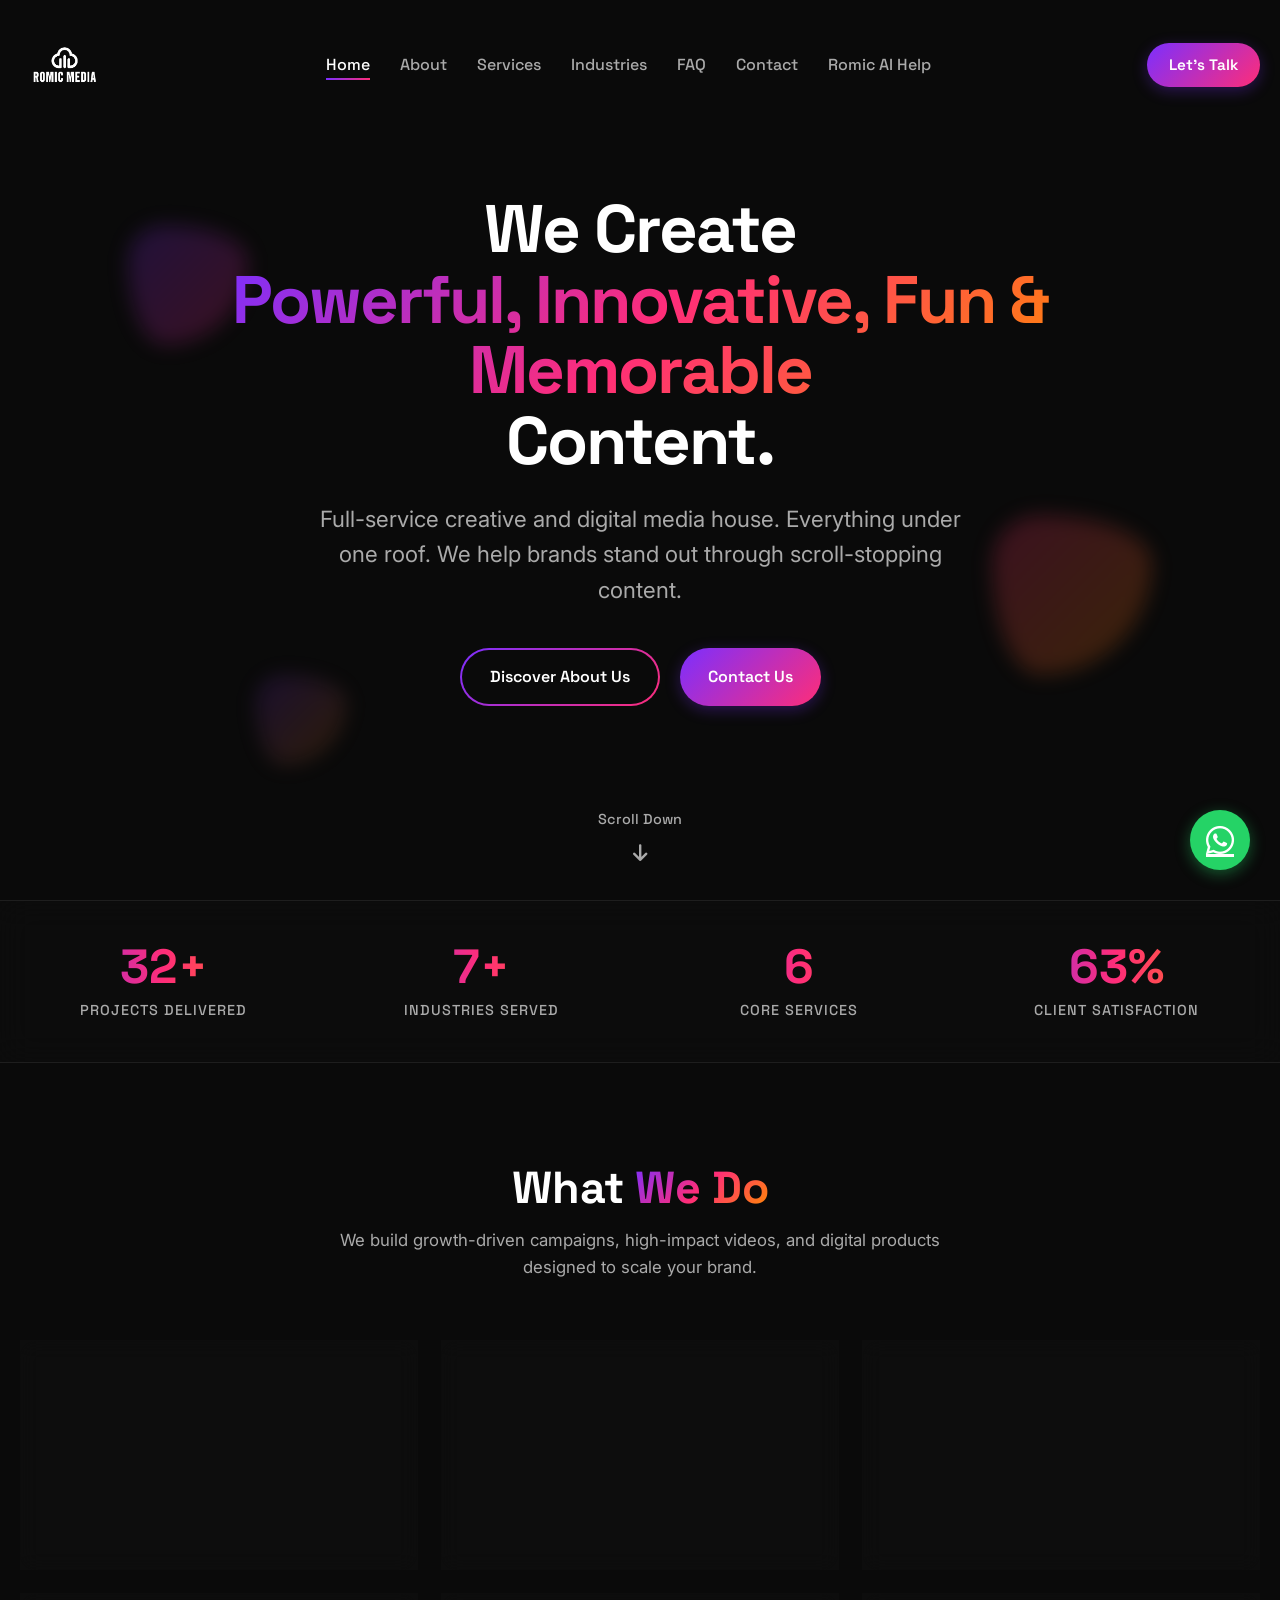
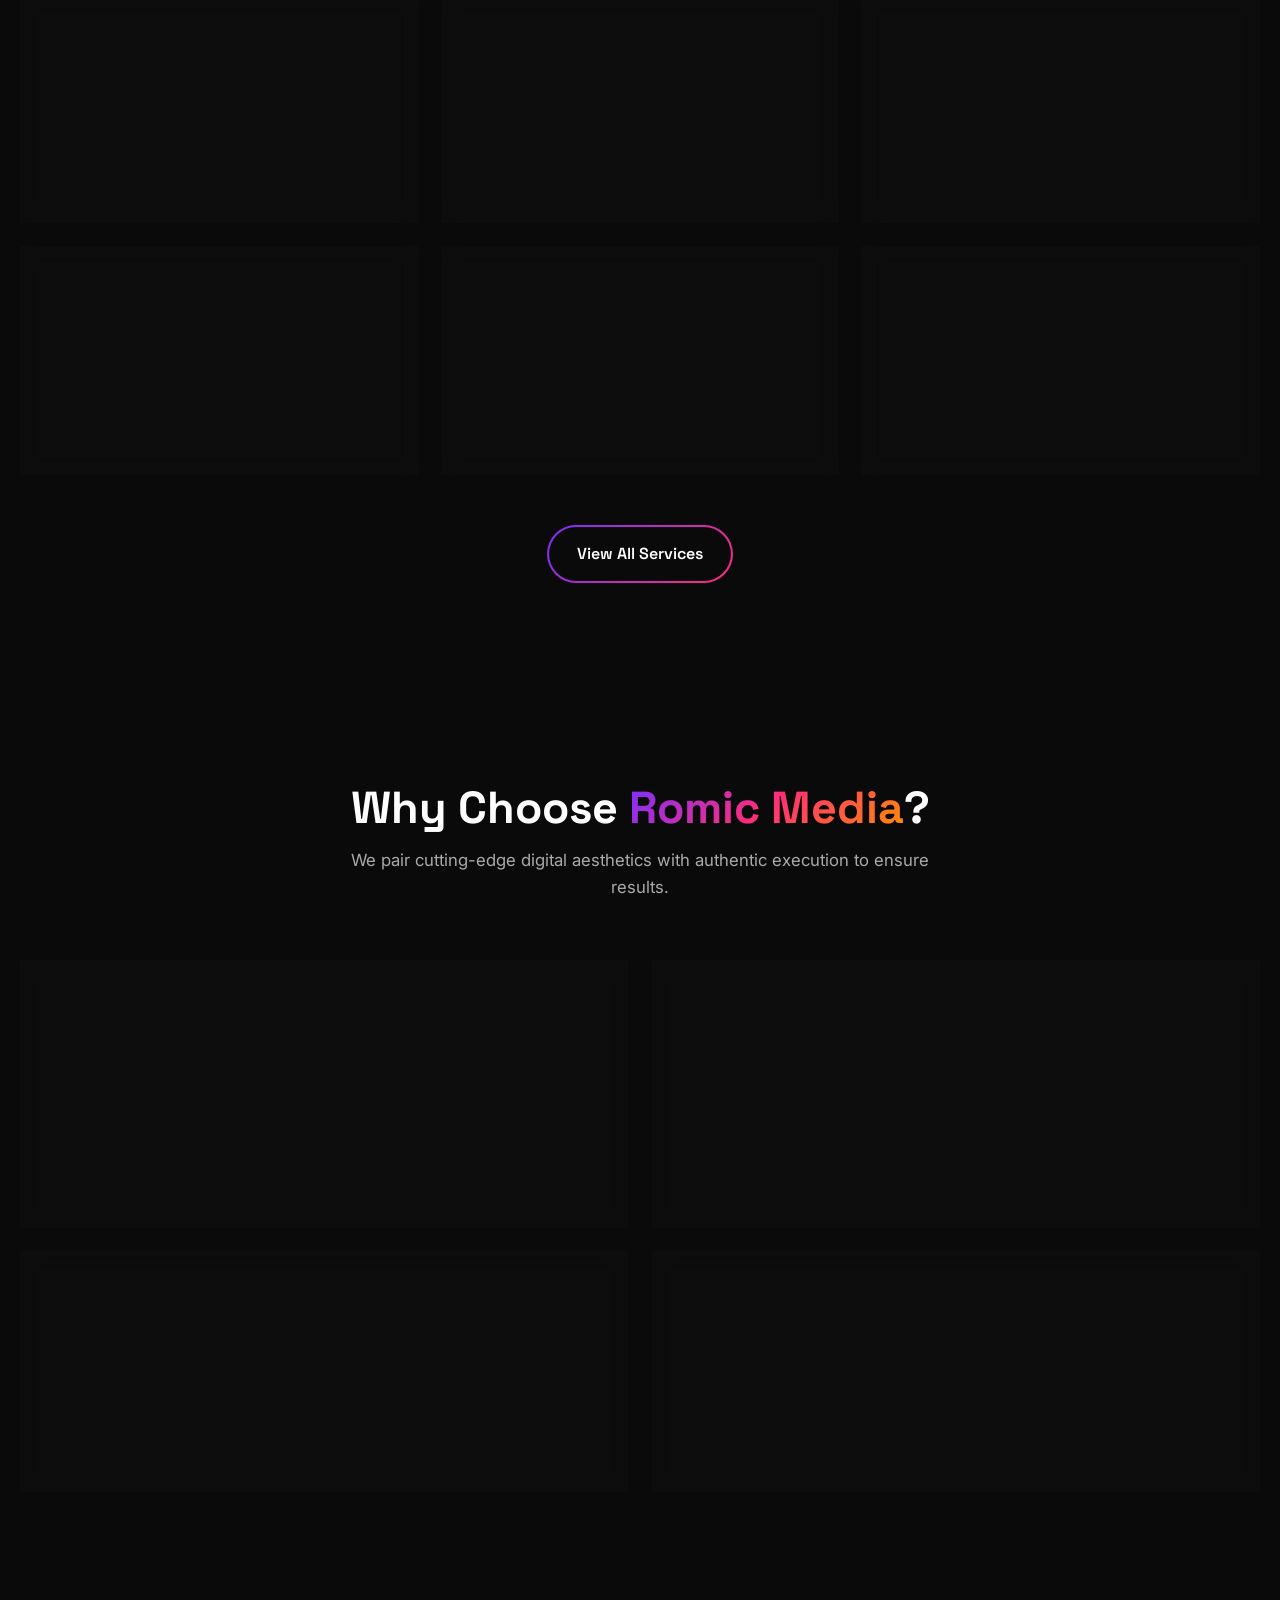
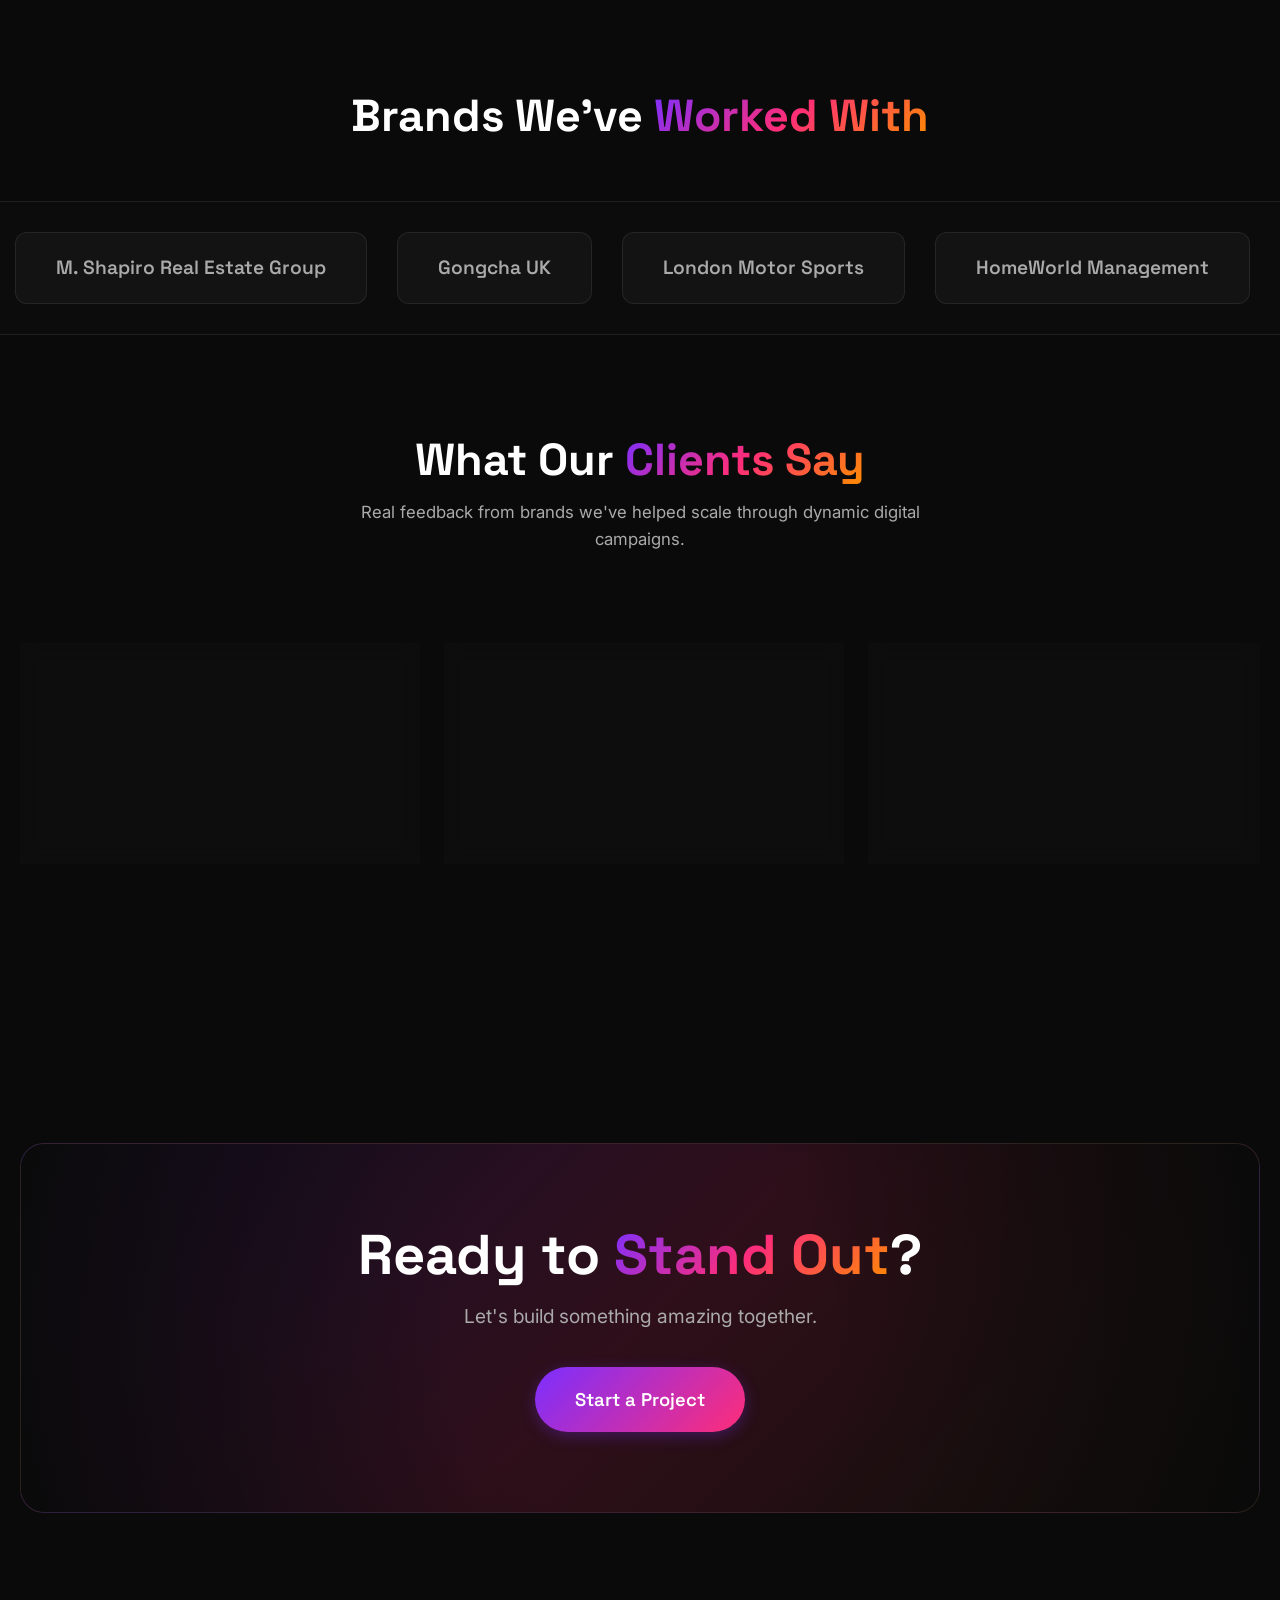
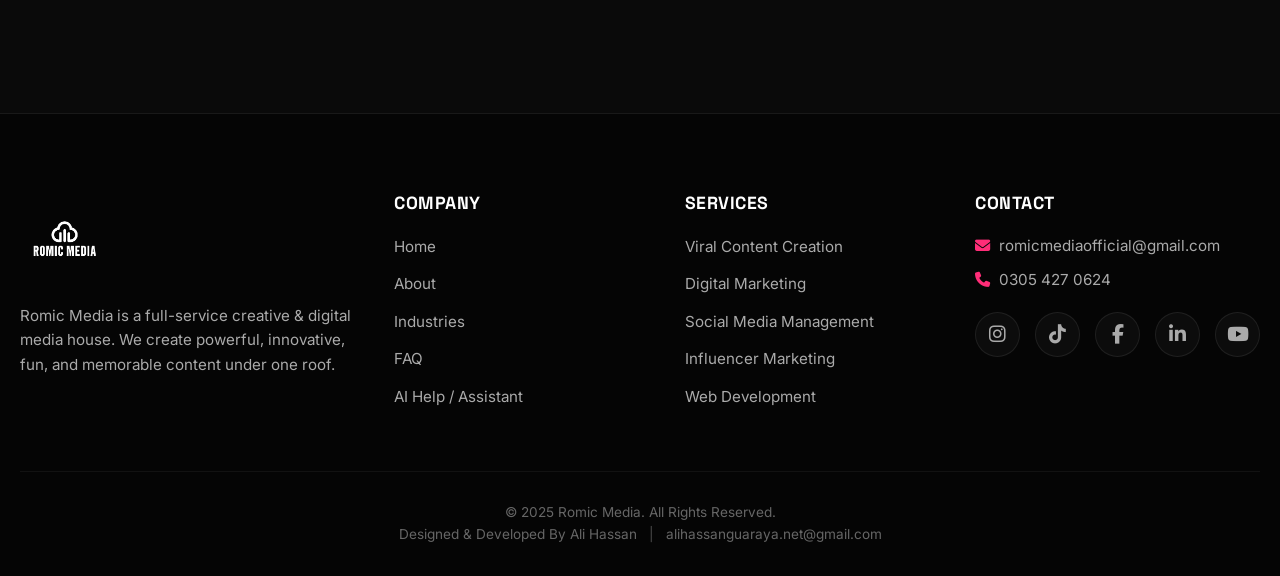
==== index.html @ 4b261105 "Update index.html" ====
<!DOCTYPE html>
<html lang="en">
<head>
    <meta charset="UTF-8">
    <meta name="viewport" content="width=device-width, initial-scale=1.0">
    <title>Romic Media | Creative & Digital Media Agency</title>
    <meta name="description" content="Romic Media is a full-service creative and digital media house specializing in viral content creation, digital marketing, TikTok management, web development, and ROI-focused campaigns.">
    <meta property="og:title" content="Romic Media | Creative & Digital Media Agency">
    <meta property="og:description" content="We Create Powerful, Innovative, Fun & Memorable Content. Everything under one roof.">
    <meta property="og:image" content="Romic_Media_Logo.png">
    
    <!-- CSS and FontAwesome Icons -->
    <link rel="stylesheet" href="style.css">
    <link rel="stylesheet" href="https://cdnjs.cloudflare.com/ajax/libs/font-awesome/6.4.0/css/all.min.css">



</head>
<body>

    <!-- Floating Background Shapes -->
    <div class="bg-blob-container">
        <div class="bg-blob blob-1"></div>
        <div class="bg-blob blob-2"></div>
        <div class="bg-blob blob-3"></div>
    </div>

    <!-- Header & Navigation -->
    <header>
        <div class="nav-container">
            <a href="index.html" class="logo-link">
                <img src="Romic_Media_Logo.png" alt="Romic Media" class="logo-img">
            </a>
            
            <button class="hamburger" id="hamburger-menu" aria-label="Toggle Navigation Menu">
                <span></span>
                <span></span>
                <span></span>
            </button>
            
                <ul class="nav-menu" id="nav-menu">
  <li><a href="index.html" class="nav-link active">Home</a></li>
      <li><a href="about.html" class="nav-link">About</a></li>
      <li><a href="services.html" class="nav-link">Services</a></li>
      <li><a href="industries.html" class="nav-link">Industries</a></li>
      <li><a href="faq.html" class="nav-link">FAQ</a></li>
      <li><a href="contact.html" class="nav-link">Contact</a></li>
      <li><a href="https://www.chatbase.co/B4U5oP-RhPYTHTbgzU2lm/help" target="_blank" class="nav-link">Romic AI Help</a></li>
    </ul>

            <div class="nav-right-cta">
                <a href="contact.html" class="btn btn-solid nav-cta">Let's Talk</a>
            </div>
        </div>
    </header>

    <!-- Hero Section -->
    <section class="hero-section">
        <div class="hero-bg-gradient"></div>
        <div class="floating-shapes">
            <div class="shape shape-1"></div>
            <div class="shape shape-2"></div>
            <div class="shape shape-3"></div>
        </div>
        
        <div class="hero-content">
            <h1 class="hero-title">
                We Create <span class="gradient-text">Powerful, Innovative, Fun & Memorable</span> Content.
            </h1>
            <p class="hero-subtitle">
                Full-service creative and digital media house. Everything under one roof. We help brands stand out through scroll-stopping content.
            </p>
            <div class="hero-ctas">
                <a href="about.html" class="btn btn-outline">Discover About Us</a>
                <a href="contact.html" class="btn btn-solid">Contact Us</a>
            </div>
        </div>
        
        <a href="#stats-bar" class="scroll-indicator">
            <span>Scroll Down</span>
            <div class="scroll-arrow"><i class="fa-solid fa-arrow-down"></i></div>
        </a>
    </section>

    <!-- Stats Bar Section -->
    <section class="stats-bar-section" id="stats-bar">
        <div class="stats-container">
            <div class="stat-item">
                <h3><span class="counter-number" data-target="50">0</span>+</h3>
                <p>Projects Delivered</p>
            </div>
            <div class="stat-item">
                <h3><span class="counter-number" data-target="10">0</span>+</h3>
                <p>Industries Served</p>
            </div>
            <div class="stat-item">
                <h3><span class="counter-number" data-target="9">0</span></h3>
                <p>Core Services</p>
            </div>
            <div class="stat-item">
                <h3><span class="counter-number" data-target="100">0</span>%</h3>
                <p>Client Satisfaction</p>
            </div>
        </div>
    </section>

    <!-- Services Snapshot Section -->
    <section class="services-snapshot-section reveal">
        <div class="section-title-wrapper">
            <h2 class="section-title">What <span class="gradient-text">We Do</span></h2>
            <p class="section-subtitle">We build growth-driven campaigns, high-impact videos, and digital products designed to scale your brand.</p>
        </div>
        
        <div class="services-grid">
            <!-- 1. Viral Content Creation -->
            <div class="glass-card glass-card-purple">
                <div class="service-card-icon"><i class="fa-solid fa-fire"></i></div>
                <h3 class="service-card-title">Viral Content Creation</h3>
                <p>Scroll-stopping content built to go viral, capture attention and drive engagement.</p>
            </div>
            
            <!-- 2. Digital Marketing -->
            <div class="glass-card glass-card-pink">
                <div class="service-card-icon"><i class="fa-solid fa-cubes"></i></div>
                <h3 class="service-card-title">Digital Marketing</h3>
                <p>3D/VFX-powered visual campaigns crafted to outperform competition.</p>
            </div>
            
            <!-- 3. Social Media & TikTok Management -->
            <div class="glass-card glass-card-orange">
                <div class="service-card-icon"><i class="fa-brands fa-tiktok"></i></div>
                <h3 class="service-card-title">Social Media & TikTok</h3>
                <p>Strategy to production and distribution, fully managed by our experts.</p>
            </div>
            
            <!-- 4. Influencer Marketing -->
            <div class="glass-card glass-card-purple">
                <div class="service-card-icon"><i class="fa-solid fa-star"></i></div>
                <h3 class="service-card-title">Influencer Marketing</h3>
                <p>ROI-focused campaigns with top creators across GCC and international markets.</p>
            </div>
            
            <!-- 5. Social Media Strategy -->
            <div class="glass-card glass-card-pink">
                <div class="service-card-icon"><i class="fa-solid fa-compass"></i></div>
                <h3 class="service-card-title">Social Media Strategy</h3>
                <p>PR, custom business consulting, and detailed digital execution strategies.</p>
            </div>
            
            <!-- 6. Web Development -->
            <div class="glass-card glass-card-orange">
                <div class="service-card-icon"><i class="fa-solid fa-code"></i></div>
                <h3 class="service-card-title">Web Development</h3>
                <p>Modern, responsive, user-friendly, and conversion-focused websites.</p>
            </div>
            
            <!-- 7. Photography & Videography -->
            <div class="glass-card glass-card-purple">
                <div class="service-card-icon"><i class="fa-solid fa-camera"></i></div>
                <h3 class="service-card-title">Photography & Videography</h3>
                <p>High-quality product and commercial visual production on location.</p>
            </div>
            
            <!-- 8. Video Editing -->
            <div class="glass-card glass-card-pink">
                <div class="service-card-icon"><i class="fa-solid fa-clapperboard"></i></div>
                <h3 class="service-card-title">Video Editing</h3>
                <p>Platform-ready edits featuring strong hooks, graphics, and dynamic pacing.</p>
            </div>
            
            <!-- 9. Graphic Designing -->
            <div class="glass-card glass-card-orange">
                <div class="service-card-icon"><i class="fa-solid fa-palette"></i></div>
                <h3 class="service-card-title">Graphic Designing</h3>
                <p>Eye-catching social and brand visuals aligned with your brand identity.</p>
            </div>
        </div>
        
        <div class="services-cta-wrapper">
            <a href="services.html" class="btn btn-outline">View All Services</a>
        </div>
    </section>

    <!-- Why Choose Us Section -->
    <section class="why-choose-us-section reveal">
        <div class="section-title-wrapper">
            <h2 class="section-title">Why Choose <span class="gradient-text">Romic Media</span>?</h2>
            <p class="section-subtitle">We pair cutting-edge digital aesthetics with authentic execution to ensure results.</p>
        </div>
        
        <div class="why-grid">
            <div class="glass-card glass-card-purple">
                <div class="why-icon"><i class="fa-solid fa-house-chimney"></i></div>
                <h3 class="why-card-title">Everything Under One Roof</h3>
                <p>From concept brainstorming and detailed scripting to visual production and targeted distribution. We run the complete pipeline without middle-men.</p>
            </div>
            
            <div class="glass-card glass-card-pink">
                <div class="why-icon"><i class="fa-solid fa-circle-play"></i></div>
                <h3 class="why-card-title">Video-First Approach</h3>
                <p>Social algorithms favor Reels, Shorts, and TikTok format. We build video campaigns optimized for hook retention and shareability.</p>
            </div>
            
            <div class="glass-card glass-card-orange">
                <div class="why-icon"><i class="fa-solid fa-comments"></i></div>
                <h3 class="why-card-title">Authentic Storytelling</h3>
                <p>We believe in people over products. Our concepts use real creators and dynamic representations to earn immediate audience trust.</p>
            </div>
            
            <div class="glass-card glass-card-purple">
                <div class="why-icon"><i class="fa-solid fa-chart-line"></i></div>
                <h3 class="why-card-title">ROI-Focused</h3>
                <p>We are a performance creative house. Every campaign is designed with a strict conversion, reach, or tracking objective in mind.</p>
            </div>
        </div>
    </section>

    <!-- Client Logos Scrolling Marquee Section -->
    <section class="client-logos-section reveal" style="padding-bottom: 0;">
        <div class="section-title-wrapper">
            <h2 class="section-title">Brands We've <span class="gradient-text">Worked With</span></h2>
        </div>
        
        <div class="marquee-container">
            <div class="marquee-track" id="marquee-track">
                <div class="marquee-card">M. Shapiro Real Estate Group</div>
                <div class="marquee-card">Gongcha UK</div>
                <div class="marquee-card">London Motor Sports</div>
                <div class="marquee-card">HomeWorld Management</div>
                <div class="marquee-card">Continental Car Hire</div>
                <div class="marquee-card">Affinity Vibez</div>
                <div class="marquee-card">Chai Khass</div>
                <div class="marquee-card">Sultan Restaurant</div>
                <div class="marquee-card">Foodpanda</div>
                <div class="marquee-card">Techbuzz</div>
                <div class="marquee-card">Lay's</div>
                <div class="marquee-card">Coca Cola</div>
                <div class="marquee-card">KFC</div>
                <div class="marquee-card">Nestlé</div>
            </div>
        </div>
    </section>

    <!-- Reviews Section -->
    <section class="reviews-section reveal">
        <div class="section-title-wrapper">
            <h2 class="section-title">What Our <span class="gradient-text">Clients Say</span></h2>
            <p class="section-subtitle">Real feedback from brands we've helped scale through dynamic digital campaigns.</p>
        </div>
        
        <div class="reviews-carousel-wrapper">
            <div class="reviews-carousel" id="reviews-carousel">
                <!-- 1 -->
                <div class="glass-card review-card glass-card-pink">
                    <div class="review-stars">
                        <i class="fa-solid fa-star"></i><i class="fa-solid fa-star"></i><i class="fa-solid fa-star"></i><i class="fa-solid fa-star"></i><i class="fa-solid fa-star"></i>
                    </div>
                    <p class="review-text">"Romic Media transformed our TikTok presence completely. Our viral reels drove a 40% increase in web traffic!"</p>
                    <div class="review-author">— Verified Client</div>
                </div>
                <!-- 2 -->
                <div class="glass-card review-card glass-card-purple">
                    <div class="review-stars">
                        <i class="fa-solid fa-star"></i><i class="fa-solid fa-star"></i><i class="fa-solid fa-star"></i><i class="fa-solid fa-star"></i><i class="fa-solid fa-star"></i>
                    </div>
                    <p class="review-text">"The 3D marketing creatives look premium and stand out in paid ads. Exceptional creativity and communication."</p>
                    <div class="review-author">— Verified Client</div>
                </div>
                <!-- 3 -->
                <div class="glass-card review-card glass-card-orange">
                    <div class="review-stars">
                        <i class="fa-solid fa-star"></i><i class="fa-solid fa-star"></i><i class="fa-solid fa-star"></i><i class="fa-solid fa-star"></i><i class="fa-solid fa-star"></i>
                    </div>
                    <p class="review-text">"Outstanding service! Having everything under one roof saved us weeks of strategy alignment."</p>
                    <div class="review-author">— Verified Client</div>
                </div>
                <!-- 4 -->
                <div class="glass-card review-card glass-card-pink">
                    <div class="review-stars">
                        <i class="fa-solid fa-star"></i><i class="fa-solid fa-star"></i><i class="fa-solid fa-star"></i><i class="fa-solid fa-star"></i><i class="fa-solid fa-star"></i>
                    </div>
                    <p class="review-text">"Highly ROI-focused. We got exactly what we paid for and more. Best media house we've worked with."</p>
                    <div class="review-author">— Verified Client</div>
                </div>
                <!-- 5 -->
                <div class="glass-card review-card glass-card-purple">
                    <div class="review-stars">
                        <i class="fa-solid fa-star"></i><i class="fa-solid fa-star"></i><i class="fa-solid fa-star"></i><i class="fa-solid fa-star"></i><i class="fa-solid fa-star"></i>
                    </div>
                    <p class="review-text">"Their influencer network across the GCC is impressive. Sourced the perfect creators for our skincare line launch."</p>
                    <div class="review-author">— Verified Client</div>
                </div>
                <!-- 6 -->
                <div class="glass-card review-card glass-card-orange">
                    <div class="review-stars">
                        <i class="fa-solid fa-star"></i><i class="fa-solid fa-star"></i><i class="fa-solid fa-star"></i><i class="fa-solid fa-star"></i><i class="fa-solid fa-star"></i>
                    </div>
                    <p class="review-text">"The website they developed is fast, responsive, and has a sleek dark aesthetic. A pleasure to work with."</p>
                    <div class="review-author">— Verified Client</div>
                </div>
                <!-- 7 -->
                <div class="glass-card review-card glass-card-pink">
                    <div class="review-stars">
                        <i class="fa-solid fa-star"></i><i class="fa-solid fa-star"></i><i class="fa-solid fa-star"></i><i class="fa-solid fa-star"></i><i class="fa-solid fa-star"></i>
                    </div>
                    <p class="review-text">"Professional editing with great hook execution. Our social media view time doubled within a month."</p>
                    <div class="review-author">— Verified Client</div>
                </div>
                <!-- 8 -->
                <div class="glass-card review-card glass-card-purple">
                    <div class="review-stars">
                        <i class="fa-solid fa-star"></i><i class="fa-solid fa-star"></i><i class="fa-solid fa-star"></i><i class="fa-solid fa-star"></i><i class="fa-solid fa-star"></i>
                    </div>
                    <p class="review-text">"Excellent brand strategy support. They helped align our message and position us ahead of major rivals."</p>
                    <div class="review-author">— Verified Client</div>
                </div>
                <!-- 9 -->
                <div class="glass-card review-card glass-card-orange">
                    <div class="review-stars">
                        <i class="fa-solid fa-star"></i><i class="fa-solid fa-star"></i><i class="fa-solid fa-star"></i><i class="fa-solid fa-star"></i><i class="fa-solid fa-star"></i>
                    </div>
                    <p class="review-text">"Stunning food visuals and videography. The content filled our tables over the weekend!"</p>
                    <div class="review-author">— Verified Client</div>
                </div>
                <!-- 10 -->
                <div class="glass-card review-card glass-card-pink">
                    <div class="review-stars">
                        <i class="fa-solid fa-star"></i><i class="fa-solid fa-star"></i><i class="fa-solid fa-star"></i><i class="fa-solid fa-star"></i><i class="fa-solid fa-star"></i>
                    </div>
                    <p class="review-text">"Fast delivery and amazing creative insight. We highly recommend them for real estate visuals."</p>
                    <div class="review-author">— Verified Client</div>
                </div>
            </div>
        </div>
    </section>

    <!-- Final CTA Section -->
    <section class="reveal">
        <div class="final-cta-section">
            <div class="final-cta-content">
                <h2 class="final-cta-title">Ready to <span class="gradient-text">Stand Out</span>?</h2>
                <p class="final-cta-subtext">Let's build something amazing together.</p>
                <a href="contact.html" class="btn btn-solid" style="padding: 18px 40px; font-size: 1.15rem;">Start a Project</a>
            </div>
        </div>
    </section>

    <!-- Footer -->
    <footer class="footer-wrapper">
        <div class="footer-container">
            <div class="footer-col footer-brand">
                <a href="index.html" class="logo-link">
                    <img src="Romic_Media_Logo.png" alt="Romic Media" class="logo-img">
                </a>
                <p class="footer-brand-desc">
                    Romic Media is a full-service creative & digital media house. We create powerful, innovative, fun, and memorable content under one roof.
                </p>
            </div>
            
            <div class="footer-col">
                <h4>Company</h4>
                <ul>
                    <li><a href="index.html">Home</a></li>
                    <li><a href="about.html">About</a></li>
                    <!-- <li><a href="work.html">Work</a></li> -->
                     
                    <li><a href="industries.html">Industries</a></li>
                    <li><a href="faq.html">FAQ</a></li>
                    <li><a href="https://www.chatbase.co/B4U5oP-RhPYTHTbgzU2lm/help" target="_blank">AI Help / Assistant</a></li>
                </ul>
            </div>
            
            <div class="footer-col">
                <h4>Services</h4>
                <ul>
                    <li><a href="services.html">Viral Content Creation</a></li>
                    <li><a href="services.html">Digital Marketing</a></li>
                    <li><a href="services.html">Social Media Management</a></li>
                    <li><a href="services.html">Influencer Marketing</a></li>
                    <li><a href="services.html">Web Development</a></li>
                </ul>
            </div>
            
            <div class="footer-col">
                <h4>Contact</h4>
                <div class="footer-contact-info">
                    <p><i class="fa-solid fa-envelope"></i> romicmediaofficial@gmail.com</p>
                    <p><i class="fa-solid fa-phone"></i> 0305 427 0624</p>
                </div>
                <div class="social-links-grid">
                    <a href="https://instagram.com/romicmedia" target="_blank" class="social-circle-link"><i class="fa-brands fa-instagram"></i></a>
                    <a href="https://tiktok.com/@romicmedia" target="_blank" class="social-circle-link"><i class="fa-brands fa-tiktok"></i></a>
                    <a href="#" class="social-circle-link"><i class="fa-brands fa-facebook-f"></i></a>
                    <a href="#" class="social-circle-link"><i class="fa-brands fa-linkedin-in"></i></a>
                    <a href="#" class="social-circle-link"><i class="fa-brands fa-youtube"></i></a>
                </div>
            </div>
        </div>
        
        <div class="bottom-bar">
            <p>&copy; 2025 Romic Media. All Rights Reserved.</p>
                <p>Designed & Developed By Ali Hassan <span style="color: #4a4a4a; margin: 0 8px;">|</span> <a href="mailto:alihassanguaraya.net@gmail.com" style="color: inherit; text-decoration: none;">alihassanguaraya.net@gmail.com</a></p>

        </div>
    </footer>

    <!-- Floating WhatsApp Button -->
    <a href="https://wa.me/923054270624" target="_blank" class="whatsapp-float" aria-label="Contact us on WhatsApp">
        <i class="fa-brands fa-whatsapp"></i>
    </a>

    <!-- JS Logic Controller -->
    <script src="main.js"></script>



</body>
</html>
---- style.css ----
@import url('https://fonts.googleapis.com/css2?family=Inter:wght@300;400;500;600;700&family=Space+Grotesk:wght@400;500;600;700&display=swap');

/* Brand Design System Variables */
:root {
    --bg-color: #0A0A0A;
    --bg-card: rgba(15, 15, 15, 0.7);
    --bg-card-hover: rgba(25, 25, 25, 0.85);
    --text-primary: #FFFFFF;
    --text-secondary: #AAAAAA;
    --text-muted: #666666;
    --accent-purple: #7B2FFF;
    --accent-pink: #FF2D78;
    --accent-orange: #FF8C00;
    --accent-green: #25D366;
    
    --font-title: 'Space Grotesk', sans-serif;
    --font-body: 'Inter', sans-serif;
    
    --transition-slow: 0.5s cubic-bezier(0.25, 1, 0.5, 1);
    --transition-medium: 0.3s cubic-bezier(0.25, 1, 0.5, 1);
    --transition-fast: 0.15s ease;
    
    --glass-border: rgba(255, 255, 255, 0.08);
    --glass-blur: 16px;
    --glow-shadow-purple: 0 8px 30px rgba(123, 47, 255, 0.3);
    --glow-shadow-pink: 0 8px 30px rgba(255, 45, 120, 0.3);
    --glow-shadow-orange: 0 8px 30px rgba(255, 140, 0, 0.3);
}

/* Base Reset & Globals */
* {
    margin: 0;
    padding: 0;
    box-sizing: border-box;
}

html {
    scroll-behavior: smooth;
    background-color: var(--bg-color);
    color: var(--text-primary);
    font-family: var(--font-body);
    overflow-x: hidden;
}

body {
    background-color: var(--bg-color);
    overflow-x: hidden;
    line-height: 1.6;
    font-weight: 400;
    -webkit-font-smoothing: antialiased;
}

/* Custom Scrollbar */
::-webkit-scrollbar {
    width: 10px;
}
::-webkit-scrollbar-track {
    background: #050505;
}
::-webkit-scrollbar-thumb {
    background: linear-gradient(180deg, var(--accent-purple), var(--accent-pink));
    border-radius: 5px;
}
::-webkit-scrollbar-thumb:hover {
    background: linear-gradient(180deg, var(--accent-pink), var(--accent-orange));
}

/* Custom Cursor - Disabled/Removed */
.custom-cursor, .custom-cursor-follower {
    display: none !important;
}

/* Background Animated Blobs */
.bg-blob-container {
    position: fixed;
    top: 0;
    left: 0;
    width: 100vw;
    height: 100vh;
    z-index: -2;
    overflow: hidden;
    pointer-events: none;
}

.bg-blob {
    position: absolute;
    border-radius: 50%;
    filter: blur(140px);
    opacity: 0.15;
    mix-blend-mode: screen;
    animation: blobFloat 25s infinite alternate ease-in-out;
}

.blob-1 {
    width: 50vw;
    height: 50vw;
    background: var(--accent-purple);
    top: -10%;
    left: -10%;
    animation-delay: 0s;
}

.blob-2 {
    width: 45vw;
    height: 45vw;
    background: var(--accent-pink);
    bottom: -10%;
    right: -10%;
    animation-delay: 5s;
}

.blob-3 {
    width: 35vw;
    height: 35vw;
    background: var(--accent-orange);
    top: 40%;
    left: 50%;
    animation-delay: 10s;
}

@keyframes blobFloat {
    0% {
        transform: translate(0, 0) scale(1) rotate(0deg);
    }
    33% {
        transform: translate(5vw, 10vh) scale(1.1) rotate(120deg);
    }
    66% {
        transform: translate(-10vw, 5vh) scale(0.9) rotate(240deg);
    }
    100% {
        transform: translate(0, 0) scale(1) rotate(360deg);
    }
}

/* Typography elements */
h1, h2, h3, h4, h5, h6 {
    font-family: var(--font-title);
    font-weight: 700;
    line-height: 1.1;
    color: var(--text-primary);
}

/* Gradient Text Effect */
.gradient-text {
    background: linear-gradient(135deg, var(--accent-purple) 0%, var(--accent-pink) 50%, var(--accent-orange) 100%);
    -webkit-background-clip: text;
    -webkit-text-fill-color: transparent;
    background-clip: text;
    display: inline-block;
}

p {
    color: var(--text-secondary);
    font-size: 1.05rem;
}

/* Floating WhatsApp Button */
.whatsapp-float {
    position: fixed;
    bottom: 30px;
    right: 30px;
    width: 60px;
    height: 60px;
    background-color: var(--accent-green);
    color: white;
    border-radius: 50%;
    display: flex;
    justify-content: center;
    align-items: center;
    font-size: 32px;
    box-shadow: 0 4px 15px rgba(37, 211, 102, 0.4);
    z-index: 999;
    transition: transform 0.3s ease, box-shadow 0.3s ease;
    transform: translateZ(0);
}

.whatsapp-float:hover {
    transform: scale(1.1) rotate(10deg);
    box-shadow: 0 6px 20px rgba(37, 211, 102, 0.6);
}

/* Buttons */
.btn {
    display: inline-flex;
    align-items: center;
    justify-content: center;
    padding: 14px 28px;
    border-radius: 50px;
    font-family: var(--font-title);
    font-weight: 600;
    font-size: 1rem;
    text-decoration: none;
    transition: var(--transition-medium);
    position: relative;
    z-index: 1;
    overflow: hidden;
}

.btn-solid {
    background: linear-gradient(135deg, var(--accent-purple), var(--accent-pink));
    color: var(--text-primary);
    border: none;
    box-shadow: 0 4px 15px rgba(123, 47, 255, 0.3);
}

.btn-solid::before {
    content: '';
    position: absolute;
    top: 0;
    left: 0;
    width: 100%;
    height: 100%;
    background: linear-gradient(135deg, var(--accent-pink), var(--accent-orange));
    opacity: 0;
    transition: opacity var(--transition-medium);
    z-index: -1;
    border-radius: 50px;
}

.btn-solid:hover {
    box-shadow: var(--glow-shadow-pink);
    transform: translateY(-3px);
}

.btn-solid:hover::before {
    opacity: 1;
}

.btn-outline {
    background: transparent;
    color: var(--text-primary);
    border: 2px solid transparent;
    background-image: linear-gradient(var(--bg-color), var(--bg-color)), linear-gradient(135deg, var(--accent-purple), var(--accent-pink));
    background-origin: border-box;
    background-clip: padding-box, border-box;
}

.btn-outline:hover {
    transform: translateY(-3px);
    box-shadow: var(--glow-shadow-purple);
    background-image: linear-gradient(var(--bg-color), var(--bg-color)), linear-gradient(135deg, var(--accent-pink), var(--accent-orange));
}

/* Sticky Glassmorphism Header */
header {
    position: fixed;
    top: 0;
    left: 0;
    width: 100%;
    z-index: 1000;
    transition: var(--transition-medium);
    border-bottom: 1px solid transparent;
}

header.scrolled {
    background: rgba(10, 10, 10, 0.75);
    backdrop-filter: blur(var(--glass-blur));
    -webkit-backdrop-filter: blur(var(--glass-blur));
    border-bottom: 1px solid var(--glass-border);
}

.nav-container {
    max-width: 1300px;
    margin: 0 auto;
    padding: 20px;
    display: flex;
    justify-content: space-between;
    align-items: center;
}

.logo-link {
    display: flex;
    align-items: center;
    gap: 10px;
    text-decoration: none;
}

.logo-img {
    height: 90px; /* logo size setting */
    object-fit: contain;
    transition: var(--transition-medium);
}

.logo-text {
    font-family: var(--font-title);
    font-size: 1.5rem;
    font-weight: 700;
    letter-spacing: -0.5px;
    color: var(--text-primary);
}

.nav-menu {
    display: flex;
    align-items: center;
    list-style: none;
    gap: 30px;
    margin: 0 auto; /* Align navigation links in the center */
}

.nav-right-cta {
    display: flex;
    align-items: center;
}

.mobile-only-cta {
    display: none;
}

header.scrolled .logo-img {
    height: 65px; /* Elegant shrink on scroll */
}

.nav-link {
    text-decoration: none;
    color: var(--text-secondary);
    font-family: var(--font-title);
    font-weight: 500;
    font-size: 1rem;
    transition: var(--transition-medium);
    position: relative;
    padding: 5px 0;
}

.nav-link:hover, .nav-link.active {
    color: var(--text-primary);
}

.nav-link::after {
    content: '';
    position: absolute;
    width: 0;
    height: 2px;
    bottom: 0;
    left: 0;
    background: linear-gradient(90deg, var(--accent-purple), var(--accent-pink));
    transition: var(--transition-medium);
}

.nav-link:hover::after, .nav-link.active::after {
    width: 100%;
}

.nav-cta {
    padding: 10px 22px;
    font-size: 0.95rem;
}

/* Mobile Hamburger Menu */
.hamburger {
    display: none;
    flex-direction: column;
    gap: 6px;
    background: none;
    border: none;
    cursor: pointer;
    z-index: 1001;
}

.hamburger span {
    display: block;
    width: 28px;
    height: 2px;
    background-color: var(--text-primary);
    transition: var(--transition-medium);
}

/* Hamburger active animation */
.hamburger.active span:nth-child(1) {
    transform: translateY(8px) rotate(45deg);
}
.hamburger.active span:nth-child(2) {
    opacity: 0;
}
.hamburger.active span:nth-child(3) {
    transform: translateY(-8px) rotate(-45deg);
}

/* Glassmorphism Cards */
.glass-card {
    background: var(--bg-card);
    border: 1px solid var(--glass-border);
    border-radius: 16px;
    padding: 30px;
    backdrop-filter: blur(10px);
    -webkit-backdrop-filter: blur(10px);
    transition: transform var(--transition-medium), border-color var(--transition-medium), box-shadow var(--transition-medium);
    position: relative;
    overflow: hidden;
}

.glass-card:hover {
    transform: translateY(-8px);
    background: var(--bg-card-hover);
}

.glass-card-purple:hover {
    border-color: rgba(123, 47, 255, 0.4);
    box-shadow: var(--glow-shadow-purple);
}

.glass-card-pink:hover {
    border-color: rgba(255, 45, 120, 0.4);
    box-shadow: var(--glow-shadow-pink);
}

.glass-card-orange:hover {
    border-color: rgba(255, 140, 0, 0.4);
    box-shadow: var(--glow-shadow-orange);
}

/* Page Transitions */
.page-fade-in {
    animation: pageReveal 0.6s cubic-bezier(0.25, 1, 0.5, 1) forwards;
}

.page-fade-in.animation-done {
    animation: none;
    transform: none;
}

@keyframes pageReveal {
    0% {
        opacity: 0;
        transform: translateY(15px);
    }
    100% {
        opacity: 1;
        transform: translateY(0);
    }
}

/* Scroll-triggered reveal animations */
.reveal {
    opacity: 0;
    transform: translateY(40px);
    transition: opacity 0.8s cubic-bezier(0.25, 1, 0.5, 1), transform 0.8s cubic-bezier(0.25, 1, 0.5, 1);
}

.reveal.active {
    opacity: 1;
    transform: translateY(0);
}

/* General Layout Elements */
section {
    padding: 100px 20px;
    max-width: 1300px;
    margin: 0 auto;
    width: 100%;
}

.section-title-wrapper {
    text-align: center;
    margin-bottom: 60px;
}

.section-title {
    font-size: 2.8rem;
    margin-bottom: 15px;
}

.section-subtitle {
    max-width: 600px;
    margin: 0 auto;
    color: var(--text-secondary);
}

/* ==========================================================================
   PAGE 1: HOME
   ========================================================================== */

/* Hero Section */
.hero-section {
    min-height: 100vh;
    display: flex;
    align-items: center;
    position: relative;
    padding-top: 120px;
    padding-bottom: 60px;
    overflow: hidden;
}

.hero-bg-gradient {
    position: absolute;
    top: 0;
    left: 0;
    width: 100%;
    height: 100%;
    z-index: -3;
    background: radial-gradient(circle at 20% 30%, rgba(123, 47, 255, 0.15), transparent 40%),
                radial-gradient(circle at 80% 70%, rgba(255, 45, 120, 0.15), transparent 40%);
}

.hero-content {
    max-width: 850px;
    margin: 0 auto;
    text-align: center;
    position: relative;
    z-index: 2;
}

.hero-title {
    font-size: 4.2rem;
    font-weight: 700;
    letter-spacing: -2px;
    margin-bottom: 24px;
    line-height: 1.05;
}

.hero-subtitle {
    font-size: 1.4rem;
    color: var(--text-secondary);
    margin-bottom: 40px;
    max-width: 650px;
    margin-left: auto;
    margin-right: auto;
}

.hero-ctas {
    display: flex;
    justify-content: center;
    gap: 20px;
    margin-bottom: 60px;
}

/* Scroll Arrow */
.scroll-indicator {
    position: absolute;
    bottom: 30px;
    left: 50%;
    transform: translateX(-50%);
    display: flex;
    flex-direction: column;
    align-items: center;
    gap: 8px;
    text-decoration: none;
    color: var(--text-secondary);
    font-family: var(--font-title);
    font-weight: 500;
    font-size: 0.9rem;
    transition: var(--transition-medium);
}

.scroll-indicator:hover {
    color: var(--text-primary);
}

.scroll-arrow {
    font-size: 1.2rem;
    animation: bounce 2s infinite;
}

@keyframes bounce {
    0%, 20%, 50%, 80%, 100% {
        transform: translateY(0);
    }
    40% {
        transform: translateY(-10px);
    }
    60% {
        transform: translateY(-5px);
    }
}

/* Floating Shapes in Hero (3D/Parallax style) */
.floating-shapes {
    position: absolute;
    width: 100%;
    height: 100%;
    top: 0;
    left: 0;
    pointer-events: none;
    z-index: 1;
}

.shape {
    position: absolute;
    background: linear-gradient(135deg, rgba(123, 47, 255, 0.2), rgba(255, 45, 120, 0.2));
    border-radius: 30% 70% 70% 30% / 30% 30% 70% 70%;
    filter: blur(10px);
    animation: shapeMorph 12s infinite alternate ease-in-out;
}

.shape-1 {
    width: 120px;
    height: 120px;
    top: 25%;
    left: 10%;
}

.shape-2 {
    width: 160px;
    height: 160px;
    bottom: 25%;
    right: 10%;
    background: linear-gradient(135deg, rgba(255, 45, 120, 0.2), rgba(255, 140, 0, 0.2));
    animation-duration: 16s;
}

.shape-3 {
    width: 90px;
    height: 90px;
    bottom: 15%;
    left: 20%;
    background: linear-gradient(135deg, rgba(123, 47, 255, 0.15), rgba(255, 140, 0, 0.15));
    animation-duration: 10s;
}

@keyframes shapeMorph {
    0% {
        border-radius: 30% 70% 70% 30% / 30% 30% 70% 70%;
        transform: rotate(0deg) translateY(0);
    }
    50% {
        border-radius: 50% 50% 30% 70% / 50% 60% 40% 60%;
        transform: rotate(180deg) translateY(-10px);
    }
    100% {
        border-radius: 60% 40% 60% 40% / 40% 50% 50% 60%;
        transform: rotate(360deg) translateY(10px);
    }
}

/* Stats Counter strip */
.stats-bar-section {
    padding: 40px 20px;
    background: rgba(15, 15, 15, 0.5);
    border-top: 1px solid var(--glass-border);
    border-bottom: 1px solid var(--glass-border);
    backdrop-filter: blur(var(--glass-blur));
    -webkit-backdrop-filter: blur(var(--glass-blur));
}

.stats-container {
    max-width: 1300px;
    margin: 0 auto;
    display: grid;
    grid-template-columns: repeat(4, 1fr);
    gap: 30px;
    text-align: center;
}

.stat-item h3 {
    font-size: 3rem;
    font-weight: 700;
    margin-bottom: 5px;
    background: linear-gradient(90deg, var(--accent-purple), var(--accent-pink), var(--accent-orange));
    -webkit-background-clip: text;
    -webkit-text-fill-color: transparent;
    background-clip: text;
}

.stat-item p {
    font-family: var(--font-title);
    font-weight: 500;
    text-transform: uppercase;
    letter-spacing: 1px;
    font-size: 0.9rem;
}

/* Services Snapshot */
.services-grid {
    display: grid;
    grid-template-columns: repeat(3, 1fr);
    gap: 24px;
    margin-bottom: 50px;
}

.service-card-icon {
    font-size: 2.2rem;
    margin-bottom: 20px;
    display: inline-block;
    background: linear-gradient(135deg, var(--accent-purple), var(--accent-pink));
    -webkit-background-clip: text;
    -webkit-text-fill-color: transparent;
    background-clip: text;
}

.service-card-title {
    font-size: 1.4rem;
    margin-bottom: 12px;
}

.services-cta-wrapper {
    text-align: center;
}

/* Why Choose Us Grid */
.why-grid {
    display: grid;
    grid-template-columns: repeat(2, 1fr);
    gap: 24px;
}

.why-icon {
    font-size: 2.5rem;
    margin-bottom: 20px;
    color: var(--accent-orange);
}

.why-card-title {
    font-size: 1.6rem;
    margin-bottom: 12px;
}

/* Client Logos Marquee */
.marquee-container {
    overflow: hidden;
    width: 100vw;
    margin-left: calc(-50vw + 50%);
    position: relative;
    padding: 30px 0;
    background: rgba(15, 15, 15, 0.4);
    border-top: 1px solid var(--glass-border);
    border-bottom: 1px solid var(--glass-border);
}

.marquee-track {
    display: flex;
    width: max-content;
    animation: marquee 30s linear infinite;
}

.marquee-card {
    padding: 20px 40px;
    background: rgba(255, 255, 255, 0.03);
    border: 1px solid var(--glass-border);
    border-radius: 12px;
    margin: 0 15px;
    font-family: var(--font-title);
    font-weight: 600;
    font-size: 1.2rem;
    color: var(--text-secondary);
    transition: var(--transition-medium);
    white-space: nowrap;
}

.marquee-card:hover {
    color: var(--text-primary);
    border-color: rgba(255, 45, 120, 0.3);
    background: rgba(255, 45, 120, 0.05);
}

@keyframes marquee {
    0% {
        transform: translate3d(0, 0, 0);
    }
    100% {
        transform: translate3d(-50%, 0, 0);
    }
}

/* Reviews Carousel */
.reviews-carousel-wrapper {
    position: relative;
    overflow: hidden;
    width: 100%;
    padding: 20px 0;
}

.reviews-carousel {
    display: flex;
    gap: 24px;
    overflow-x: auto;
    scroll-snap-type: x mandatory;
    scrollbar-width: none; /* Hide standard scrollbar */
    padding: 10px;
}

.reviews-carousel::-webkit-scrollbar {
    display: none; /* Hide Safari scrollbar */
}

.review-card {
    flex: 0 0 400px;
    scroll-snap-align: start;
    border-radius: 16px;
    min-height: 220px;
    display: flex;
    flex-direction: column;
    justify-content: space-between;
}

.review-stars {
    color: var(--accent-orange);
    margin-bottom: 15px;
    font-size: 1.1rem;
}

.review-text {
    font-style: italic;
    font-size: 1rem;
    line-height: 1.5;
    margin-bottom: 20px;
}

.review-author {
    font-family: var(--font-title);
    font-weight: 600;
    font-size: 0.9rem;
    color: var(--accent-pink);
    text-transform: uppercase;
    letter-spacing: 0.5px;
}

/* Final CTA Section */
.final-cta-section {
    position: relative;
    border-radius: 24px;
    padding: 80px 40px;
    text-align: center;
    background: linear-gradient(135deg, rgba(123, 47, 255, 0.15) 0%, rgba(255, 45, 120, 0.15) 50%, rgba(255, 140, 0, 0.05) 100%);
    border: 1px solid var(--glass-border);
    margin-top: 50px;
    margin-bottom: 50px;
    overflow: hidden;
}

.final-cta-section::after {
    content: '';
    position: absolute;
    top: 0;
    left: 0;
    width: 100%;
    height: 100%;
    background: radial-gradient(circle at center, transparent 30%, var(--bg-color) 100%);
    z-index: 1;
    pointer-events: none;
}

.final-cta-content {
    position: relative;
    z-index: 2;
}

.final-cta-title {
    font-size: 3.5rem;
    margin-bottom: 15px;
}

.final-cta-subtext {
    font-size: 1.2rem;
    color: var(--text-secondary);
    margin-bottom: 35px;
}

/* ==========================================================================
   PAGE 2: ABOUT
   ========================================================================== */

/* Hero Banner */
.hero-banner {
    padding: 140px 20px 80px;
    background: linear-gradient(135deg, rgba(123, 47, 255, 0.25) 0%, rgba(255, 45, 120, 0.25) 50%, rgba(255, 140, 0, 0.1) 100%);
    text-align: center;
    position: relative;
    border-bottom: 1px solid var(--glass-border);
}

.banner-title {
    font-size: 3.8rem;
    margin-bottom: 15px;
}

.banner-subtitle {
    font-size: 1.2rem;
    color: var(--text-secondary);
    max-width: 600px;
    margin: 0 auto;
}

/* About Layout */
.about-layout {
    display: grid;
    grid-template-columns: 1.2fr 0.8fr;
    gap: 50px;
    align-items: center;
}

.about-text h3 {
    font-size: 2.2rem;
    margin-bottom: 20px;
}

.about-text p {
    margin-bottom: 20px;
    line-height: 1.7;
}

/* Placeholder Image Div */
.placeholder-visual {
    width: 100%;
    height: 380px;
    border-radius: 16px;
    background: linear-gradient(135deg, rgba(123, 47, 255, 0.1), rgba(255, 45, 120, 0.15), rgba(255, 140, 0, 0.1));
    border: 1px solid var(--glass-border);
    display: flex;
    flex-direction: column;
    justify-content: center;
    align-items: center;
    gap: 15px;
    position: relative;
    overflow: hidden;
}

/* Real Image Visual Wrapper */
.real-visual {
    width: 100%;
    border-radius: 16px;
    overflow: hidden;
    border: 1px solid var(--glass-border);
    flex-shrink: 0;
}

.placeholder-visual::before {
    content: '';
    position: absolute;
    width: 200%;
    height: 200%;
    background: radial-gradient(circle at center, rgba(255, 255, 255, 0.05) 0%, transparent 60%);
    animation: rotate 15s linear infinite;
}

@keyframes rotate {
    0% { transform: rotate(0deg); }
    100% { transform: rotate(360deg); }
}

.placeholder-icon {
    font-size: 3.5rem;
    background: linear-gradient(135deg, var(--accent-purple), var(--accent-pink));
    -webkit-background-clip: text;
    -webkit-text-fill-color: transparent;
    background-clip: text;
    position: relative;
    z-index: 2;
}

.placeholder-label img {
    width: 867px;
    max-width: 100%;
    height: 576px;
    object-fit: cover;
    display: block;
    border-radius: 10px;
}

/* Strategy Grid */
.strategy-grid {
    display: grid;
    grid-template-columns: repeat(3, 1fr);
    gap: 24px;
}

.strategy-card h4 {
    font-size: 1.4rem;
    margin-bottom: 12px;
}

/* Certifications badges */
.cert-grid {
    display: flex;
    flex-wrap: wrap;
    gap: 12px;
    justify-content: center;
}

.cert-badge {
    padding: 12px 24px;
    background: rgba(255, 255, 255, 0.03);
    border: 1px solid var(--glass-border);
    border-radius: 50px;
    font-family: var(--font-title);
    font-weight: 500;
    font-size: 0.95rem;
    color: var(--text-secondary);
    transition: var(--transition-medium);
}

.cert-badge:hover {
    color: var(--text-primary);
    background: rgba(123, 47, 255, 0.1);
    border-color: rgba(123, 47, 255, 0.4);
    box-shadow: 0 4px 15px rgba(123, 47, 255, 0.15);
}

/* Team section */
.team-grid {
    display: grid;
    grid-template-columns: repeat(3, 1fr);
    gap: 30px;
}

.team-card {
    text-align: center;
    padding: 40px 30px;
}

.team-avatar {
    width: 100%;
    max-width: 328px;
    height: 382px;
    border-radius: 16px;
    background: linear-gradient(135deg, rgba(123, 47, 255, 0.2), rgba(255, 45, 120, 0.2));
    border: 2px solid var(--glass-border);
    display: flex;
    justify-content: center;
    align-items: center;
    margin: 0 auto 20px;
    font-size: 2.5rem;
    color: var(--text-secondary);
    transition: var(--transition-medium);
    overflow: hidden;
}

.team-avatar img {
    width: 100%;
    height: 100%;
    object-fit: cover;
}

.team-card:hover .team-avatar {
    border-color: var(--accent-pink);
    transform: scale(1.05);
    box-shadow: var(--glow-shadow-pink);
}

.team-name {
    font-size: 1.4rem;
    margin-bottom: 6px;
}

.team-role {
    font-family: var(--font-title);
    font-size: 0.95rem;
    color: var(--accent-orange);
    font-weight: 500;
}

/* ==========================================================================
   PAGE 3: SERVICES
   ========================================================================== */

/* Alternating service layouts */
.detailed-service-section {
    display: grid;
    grid-template-columns: 1fr 1fr;
    gap: 60px;
    align-items: center;
    padding: 80px 20px;
    border-bottom: 1px solid rgba(255, 255, 255, 0.05);
}

.detailed-service-section:last-of-type {
    border-bottom: none;
}

.detailed-service-section:nth-of-type(even) {
    direction: rtl;
}

.detailed-service-section:nth-of-type(even) .service-detail-content {
    direction: ltr;
}

.detailed-service-section:nth-of-type(even) .placeholder-visual {
    direction: ltr;
}

.service-num {
    font-size: 1.2rem;
    font-family: var(--font-title);
    font-weight: 700;
    color: var(--accent-pink);
    margin-bottom: 10px;
    display: block;
}

.service-title {
    font-size: 2.2rem;
    margin-bottom: 20px;
}

.service-desc {
    font-size: 1.1rem;
    margin-bottom: 25px;
    line-height: 1.7;
}

.service-features-list {
    list-style: none;
    display: grid;
    grid-template-columns: repeat(2, 1fr);
    gap: 15px;
}

.service-features-list li {
    font-family: var(--font-title);
    font-weight: 500;
    font-size: 0.95rem;
    color: var(--text-primary);
    display: flex;
    align-items: center;
    gap: 10px;
}

.service-features-list li i {
    color: var(--accent-orange);
}

/* ==========================================================================
   PAGE 4: WORK
   ========================================================================== */

/* Portfolio filters */
.portfolio-filters {
    display: flex;
    justify-content: center;
    flex-wrap: wrap;
    gap: 12px;
    margin-bottom: 50px;
}

.filter-btn {
    padding: 10px 22px;
    background: rgba(255, 255, 255, 0.03);
    border: 1px solid var(--glass-border);
    border-radius: 50px;
    color: var(--text-secondary);
    font-family: var(--font-title);
    font-weight: 600;
    font-size: 0.95rem;
    cursor: pointer;
    transition: var(--transition-medium);
}

.filter-btn:hover, .filter-btn.active {
    color: var(--text-primary);
    background: linear-gradient(135deg, var(--accent-purple), var(--accent-pink));
    border-color: transparent;
    box-shadow: var(--glow-shadow-purple);
}

/* Portfolio grid */
.portfolio-grid {
    display: grid;
    grid-template-columns: repeat(4, 1fr);
    gap: 20px;
    margin-bottom: 80px;
}

.portfolio-card {
    border-radius: 16px;
    overflow: hidden;
    position: relative;
    aspect-ratio: 4/5;
    background: #121212;
    border: 1px solid var(--glass-border);
    transition: transform var(--transition-medium), box-shadow var(--transition-medium);
}

.portfolio-card:hover {
    transform: translateY(-5px);
    box-shadow: var(--glow-shadow-pink);
    border-color: rgba(255, 45, 120, 0.3);
}

.portfolio-card-bg {
    width: 100%;
    height: 100%;
    display: flex;
    flex-direction: column;
    justify-content: center;
    align-items: center;
    gap: 15px;
    transition: transform var(--transition-slow);
}

.portfolio-card:hover .portfolio-card-bg {
    transform: scale(1.05);
}

.portfolio-card-overlay {
    position: absolute;
    top: 0;
    left: 0;
    width: 100%;
    height: 100%;
    background: linear-gradient(to top, rgba(10, 10, 10, 0.95) 0%, rgba(123, 47, 255, 0.4) 100%);
    opacity: 0;
    display: flex;
    flex-direction: column;
    justify-content: flex-end;
    padding: 30px;
    transition: opacity var(--transition-medium);
    z-index: 2;
}

.portfolio-card:hover .portfolio-card-overlay {
    opacity: 1;
}

.portfolio-card-title {
    font-size: 1.4rem;
    margin-bottom: 5px;
    transform: translateY(15px);
    transition: transform var(--transition-medium);
}

.portfolio-card-tag {
    font-family: var(--font-title);
    font-weight: 500;
    font-size: 0.85rem;
    color: var(--accent-orange);
    text-transform: uppercase;
    letter-spacing: 1px;
    margin-bottom: 15px;
    transform: translateY(15px);
    transition: transform var(--transition-medium) 0.05s;
}

.portfolio-card-link {
    display: inline-flex;
    align-items: center;
    gap: 8px;
    color: var(--text-primary);
    text-decoration: none;
    font-family: var(--font-title);
    font-weight: 600;
    font-size: 0.95rem;
    transform: translateY(15px);
    transition: transform var(--transition-medium) 0.1s;
}

.portfolio-card:hover .portfolio-card-title,
.portfolio-card:hover .portfolio-card-tag,
.portfolio-card:hover .portfolio-card-link {
    transform: translateY(0);
}

/* Client logos flat grid for work page */
.clients-flat-grid {
    display: grid;
    grid-template-columns: repeat(4, 1fr);
    gap: 20px;
}

.client-name-card {
    display: flex;
    justify-content: center;
    align-items: center;
    text-align: center;
    padding: 25px 15px;
    background: rgba(255, 255, 255, 0.02);
    border: 1px solid var(--glass-border);
    border-radius: 12px;
    font-family: var(--font-title);
    font-weight: 600;
    font-size: 1.05rem;
    color: var(--text-secondary);
    transition: var(--transition-medium);
}

.client-name-card:hover {
    color: var(--text-primary);
    border-color: rgba(123, 47, 255, 0.4);
    background: rgba(123, 47, 255, 0.05);
    transform: scale(1.03);
}

/* ==========================================================================
   PAGE 5: INDUSTRIES
   ========================================================================== */

/* Industries Grid */
.industries-grid {
    display: grid;
    grid-template-columns: repeat(3, 1fr);
    gap: 24px;
    margin-bottom: 60px;
}

.industry-card {
    padding: 40px 30px;
    text-align: center;
}

.industry-icon {
    font-size: 2.8rem;
    margin-bottom: 20px;
    background: linear-gradient(135deg, var(--accent-pink), var(--accent-orange));
    -webkit-background-clip: text;
    -webkit-text-fill-color: transparent;
    background-clip: text;
}

.industry-name {
    font-size: 1.5rem;
    margin-bottom: 12px;
}

.bottom-message-wrapper {
    text-align: center;
    max-width: 600px;
    margin: 0 auto;
}

.bottom-message-text {
    font-size: 1.2rem;
    margin-bottom: 25px;
}

/* ==========================================================================
   PAGE 6: FAQ
   ========================================================================== */

/* FAQ Accordion container */
.faq-accordion-container {
    max-width: 800px;
    margin: 0 auto;
}

.faq-item {
    border-bottom: 1px solid rgba(255, 255, 255, 0.08);
    margin-bottom: 10px;
}

.faq-header {
    width: 100%;
    background: none;
    border: none;
    text-align: left;
    padding: 24px 10px;
    display: flex;
    justify-content: space-between;
    align-items: center;
    gap: 20px;
    font-family: var(--font-title);
    font-size: 1.25rem;
    font-weight: 600;
    color: var(--text-primary);
    cursor: pointer;
    transition: var(--transition-medium);
}

.faq-header:hover {
    color: var(--accent-pink);
}

.faq-icon-indicator {
    font-size: 1.1rem;
    transition: transform var(--transition-medium);
    color: var(--accent-purple);
}

.faq-item.active .faq-icon-indicator {
    transform: rotate(45deg);
    color: var(--accent-orange);
}

.faq-content {
    max-height: 0;
    overflow: hidden;
    transition: max-height var(--transition-slow);
}

.faq-content-inner {
    padding: 0 10px 24px;
}

.faq-content-inner p {
    font-size: 1rem;
    line-height: 1.6;
}

/* ==========================================================================
   PAGE 7: CONTACT
   ========================================================================== */

/* Two-column layout */
.contact-layout {
    display: grid;
    grid-template-columns: 0.9fr 1.1fr;
    gap: 60px;
    align-items: start;
}

/* Info Column styling */
.contact-info-col h3 {
    font-size: 2.2rem;
    margin-bottom: 20px;
}

.contact-info-col p.contact-desc {
    margin-bottom: 35px;
}

.contact-info-list {
    list-style: none;
    margin-bottom: 40px;
}

.contact-info-item {
    display: flex;
    align-items: center;
    gap: 20px;
    margin-bottom: 25px;
}

.contact-info-icon-box {
    width: 50px;
    height: 50px;
    border-radius: 12px;
    background: rgba(255, 255, 255, 0.03);
    border: 1px solid var(--glass-border);
    display: flex;
    justify-content: center;
    align-items: center;
    font-size: 1.3rem;
    color: var(--accent-pink);
}

.contact-info-details h4 {
    font-size: 0.9rem;
    color: var(--text-secondary);
    text-transform: uppercase;
    letter-spacing: 0.5px;
    margin-bottom: 4px;
}

.contact-info-details a, .contact-info-details p {
    font-size: 1.1rem;
    color: var(--text-primary);
    text-decoration: none;
    font-weight: 500;
    transition: var(--transition-medium);
}

.contact-info-details a:hover {
    color: var(--accent-orange);
}

/* Social links wrapper */
.social-links-grid {
    display: flex;
    gap: 15px;
}

.social-circle-link {
    width: 45px;
    height: 45px;
    border-radius: 50%;
    background: rgba(255, 255, 255, 0.03);
    border: 1px solid var(--glass-border);
    display: flex;
    justify-content: center;
    align-items: center;
    color: var(--text-secondary);
    font-size: 1.2rem;
    text-decoration: none;
    transition: var(--transition-medium);
}

.social-circle-link:hover {
    color: var(--text-primary);
    background: linear-gradient(135deg, var(--accent-purple), var(--accent-pink));
    border-color: transparent;
    transform: translateY(-3px);
    box-shadow: var(--glow-shadow-purple);
}

/* Contact Form column */
.contact-form-card {
    padding: 40px;
}

.form-group {
    margin-bottom: 20px;
}

.form-group-label {
    display: block;
    font-family: var(--font-title);
    font-weight: 500;
    font-size: 0.95rem;
    color: var(--text-primary);
    margin-bottom: 8px;
}

.form-control {
    width: 100%;
    padding: 14px 20px;
    background: rgba(255, 255, 255, 0.02);
    border: 1px solid var(--glass-border);
    border-radius: 12px;
    color: var(--text-primary);
    font-family: var(--font-body);
    font-size: 1rem;
    transition: var(--transition-medium);
}

.form-control:focus {
    outline: none;
    background: rgba(255, 255, 255, 0.05);
    border-color: var(--accent-pink);
    box-shadow: 0 0 15px rgba(255, 45, 120, 0.15);
}

textarea.form-control {
    resize: vertical;
    min-height: 140px;
}

.form-btn {
    width: 100%;
    margin-top: 10px;
    padding: 16px;
    font-size: 1.05rem;
    cursor: pointer;
}

.form-success-message {
    display: none;
    margin-top: 20px;
    padding: 20px;
    border-radius: 12px;
    background: rgba(37, 211, 102, 0.08);
    border: 1px solid rgba(37, 211, 102, 0.3);
    color: #25D366;
    text-align: center;
    line-height: 1.5;
}

/* ==========================================================================
   FOOTER (ON ALL PAGES)
   ========================================================================== */
.footer-wrapper {
    background: #050505;
    border-top: 1px solid var(--glass-border);
    padding: 80px 20px 30px;
    margin-top: 50px;
}

.footer-container {
    max-width: 1300px;
    margin: 0 auto;
    display: grid;
    grid-template-columns: 1.2fr 0.9fr 0.9fr 1fr;
    gap: 40px;
    margin-bottom: 50px;
}

.footer-col h4 {
    font-size: 1.1rem;
    margin-bottom: 20px;
    color: var(--text-primary);
    font-family: var(--font-title);
    text-transform: uppercase;
    letter-spacing: 0.5px;
}

.footer-col ul {
    list-style: none;
}

.footer-col ul li {
    margin-bottom: 12px;
}

.footer-col ul li a {
    text-decoration: none;
    color: var(--text-secondary);
    transition: var(--transition-medium);
    font-size: 0.95rem;
}

.footer-col ul li a:hover {
    color: var(--text-primary);
    padding-left: 5px;
}

.footer-brand {
    display: flex;
    flex-direction: column;
    gap: 15px;
}

.footer-brand .logo-link {
    margin-bottom: 5px;
}

.footer-brand-desc {
    font-size: 0.95rem;
    color: var(--text-secondary);
    line-height: 1.6;
}

.footer-contact-info {
    margin-bottom: 20px;
}

.footer-contact-info p {
    font-size: 0.95rem;
    color: var(--text-secondary);
    margin-bottom: 10px;
}

.footer-contact-info i {
    width: 20px;
    color: var(--accent-pink);
}

.bottom-bar {
    max-width: 1300px;
    margin: 0 auto;
    padding-top: 30px;
    border-top: 1px solid rgba(255, 255, 255, 0.05);
    text-align: center;
}

.bottom-bar p {
    font-size: 0.85rem;
    color: var(--text-muted);
}

/* ==========================================================================
   RESPONSIVE MEDIA QUERIES
   ========================================================================== */

@media (max-width: 1200px) {
    .portfolio-grid {
        grid-template-columns: repeat(3, 1fr);
    }
}

@media (max-width: 1024px) {
    section {
        padding: 70px 20px;
    }
    
    .nav-right-cta {
        display: none !important;
    }
    
    .mobile-only-cta {
        display: block;
        margin-top: 10px;
    }
    
    .nav-menu {
        display: none; /* JS will toggle open class */
    }
    
    .hamburger {
        display: flex;
    }
    
    /* Mobile slide-in drawer menu */
    .nav-menu.mobile-open {
        display: flex;
        flex-direction: column;
        justify-content: center;
        align-items: center;
        position: fixed;
        top: 0;
        right: 0;
        width: 100vw;
        height: 100vh;
        background: rgba(10, 10, 10, 0.98);
        backdrop-filter: blur(20px);
        -webkit-backdrop-filter: blur(20px);
        z-index: 1000;
        gap: 35px;
        animation: slideIn 0.3s ease-out forwards;
    }
    
    @keyframes slideIn {
        from {
            transform: translateX(100%);
        }
        to {
            transform: translateX(0);
        }
    }
    
    .nav-menu.mobile-open .nav-link {
        font-size: 1.6rem;
    }
    
    .nav-cta {
        font-size: 1.2rem;
        padding: 12px 30px;
    }
    
    .hero-title {
        font-size: 3.2rem;
    }
    
    .services-grid {
        grid-template-columns: repeat(2, 1fr);
    }
    
    .about-layout {
        grid-template-columns: 1fr;
        gap: 40px;
    }
    
    .detailed-service-section {
        grid-template-columns: 1fr;
        gap: 40px;
        padding: 50px 20px;
    }
    
    .detailed-service-section:nth-of-type(even) {
        direction: ltr;
    }
    
    .portfolio-grid {
        grid-template-columns: repeat(2, 1fr);
    }
    
    .clients-flat-grid {
        grid-template-columns: repeat(3, 1fr);
    }
    
    .industries-grid {
        grid-template-columns: repeat(2, 1fr);
    }
    
    .contact-layout {
        grid-template-columns: 1fr;
        gap: 50px;
    }
    
    .footer-container {
        grid-template-columns: 1fr 1fr;
        gap: 30px;
    }
}

@media (max-width: 768px) {
    .stats-container {
        grid-template-columns: repeat(2, 1fr);
        gap: 20px;
    }
    
    .why-grid {
        grid-template-columns: 1fr;
    }
    
    .strategy-grid {
        grid-template-columns: 1fr;
    }
    
    .team-grid {
        grid-template-columns: 1fr;
    }
}

@media (max-width: 576px) {
    .hero-title {
        font-size: 2.4rem;
    }
    
    .hero-subtitle {
        font-size: 1.1rem;
    }
    
    .hero-ctas {
        flex-direction: column;
        gap: 15px;
        align-items: center;
        width: 100%;
    }
    
    .hero-ctas .btn {
        width: 100%;
        max-width: 300px;
    }
    
    .services-grid {
        grid-template-columns: 1fr;
    }
    
    .portfolio-grid {
        grid-template-columns: 1fr;
    }
    
    .clients-flat-grid {
        grid-template-columns: repeat(2, 1fr);
    }
    
    .industries-grid {
        grid-template-columns: 1fr;
    }
    
    .stats-container {
        grid-template-columns: 1fr;
    }
    
    .contact-form-card {
        padding: 20px;
    }
    
    .footer-container {
        grid-template-columns: 1fr;
        gap: 40px;
    }
    
    .section-title {
        font-size: 2rem;
    }
}

/* Chatbase Select Dropdown Only */
.cbWidget-select,
[class*="select"],
select {
    color: black !important;
    background: white !important;
    border: 2px solid #7B2FFF !important;
}

select option {
    color: black !important;
    background: white !important;
}
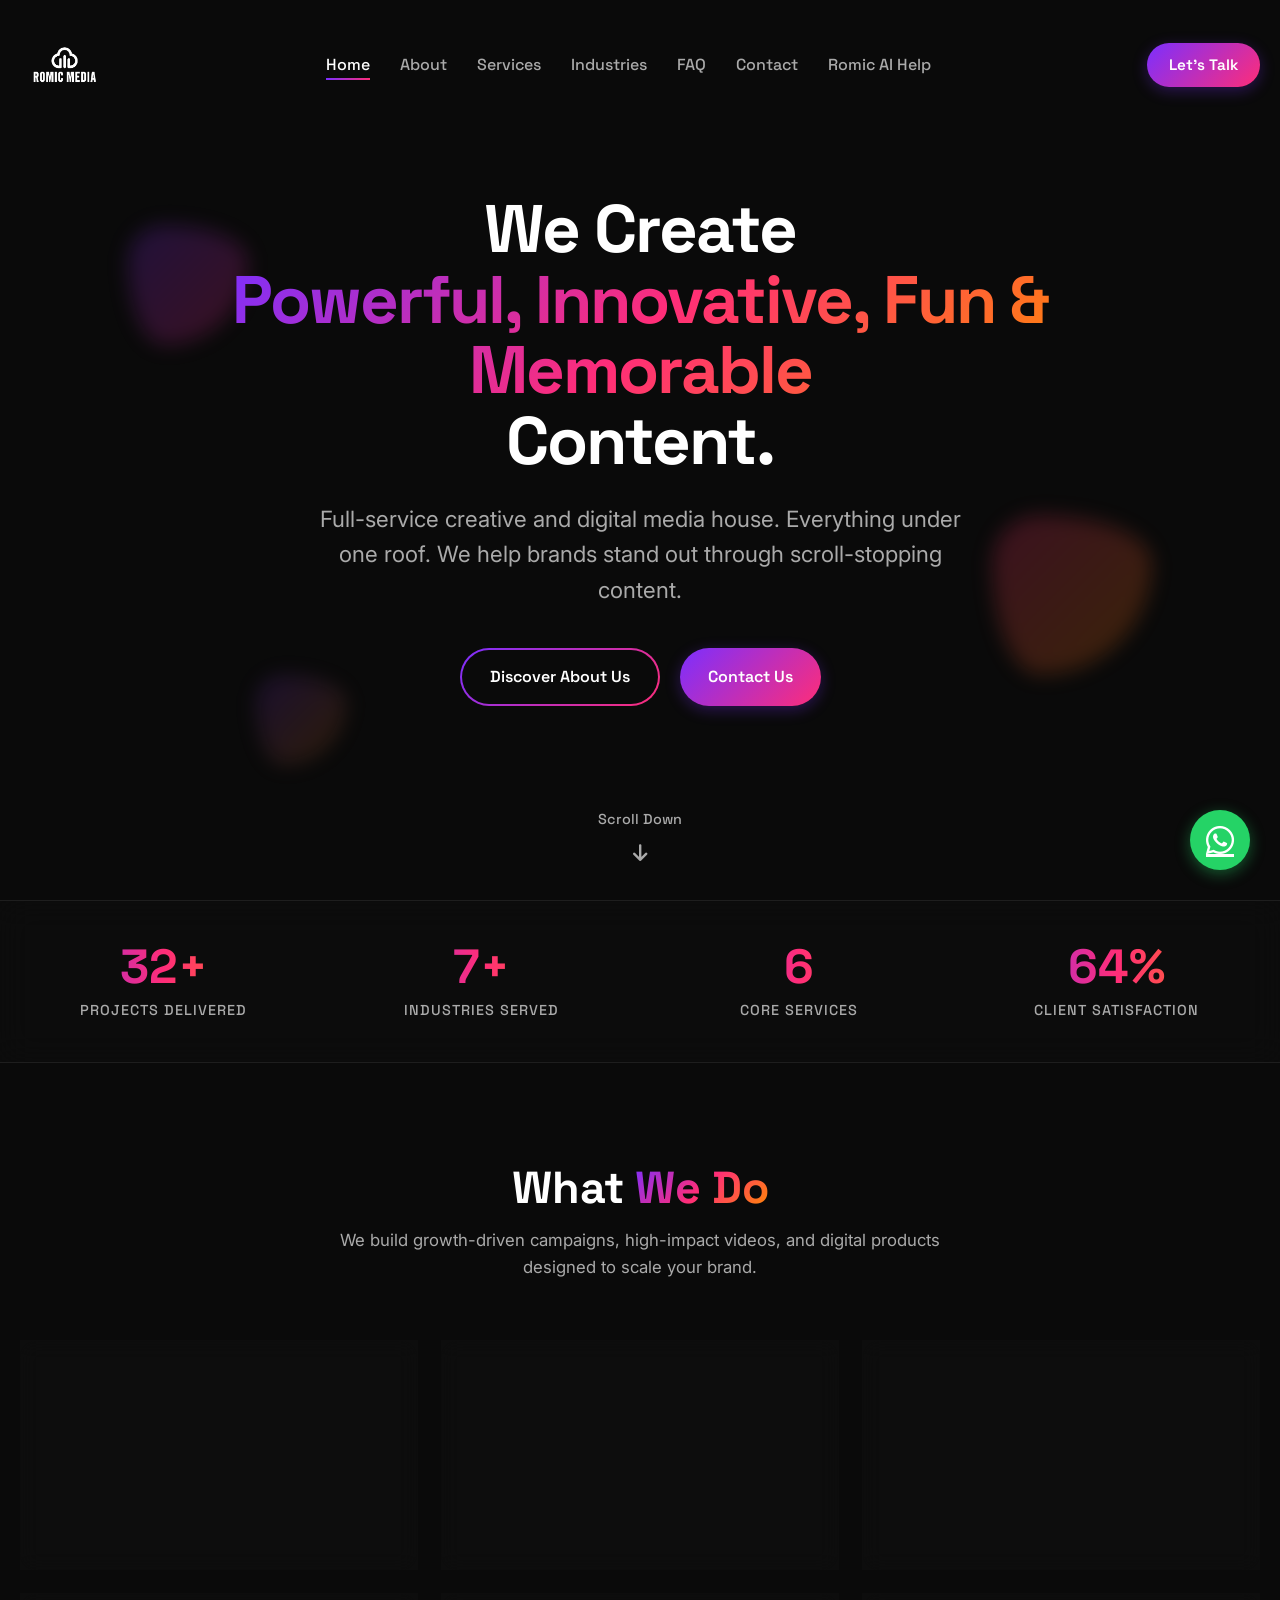
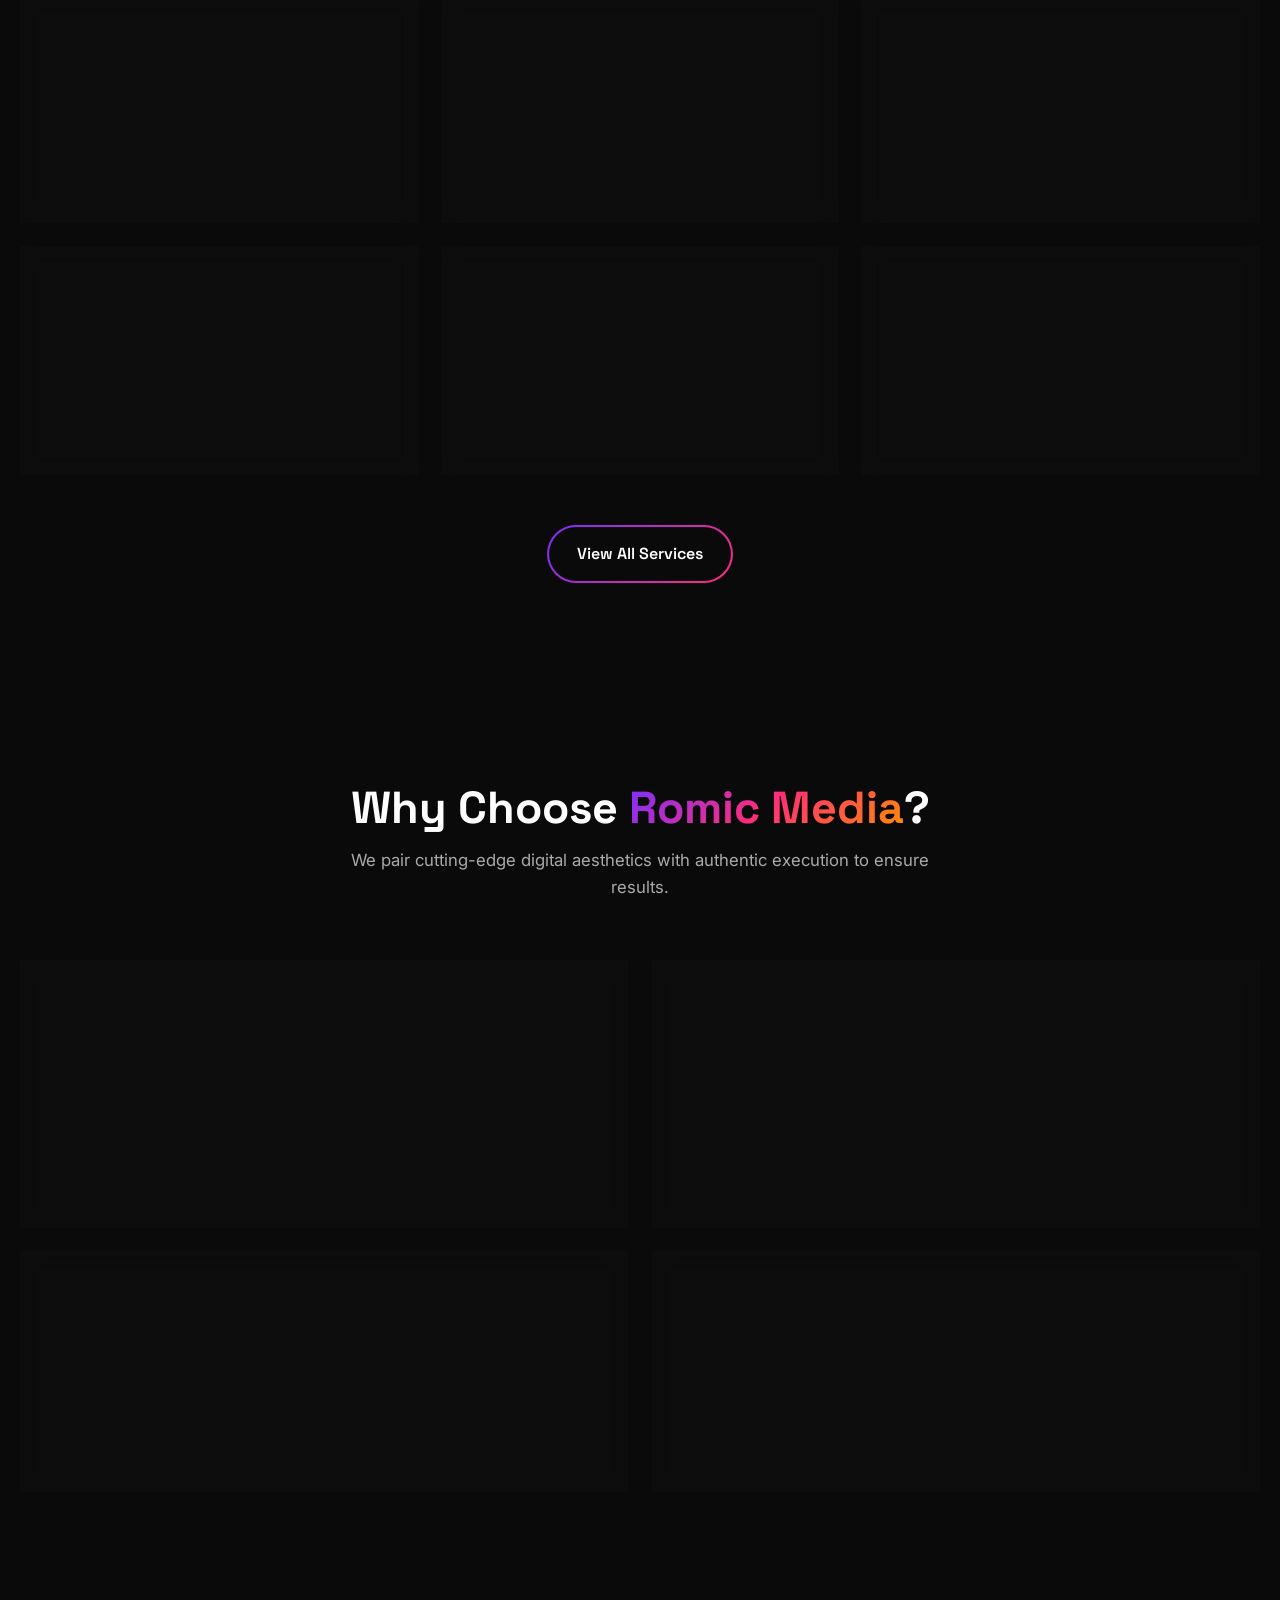
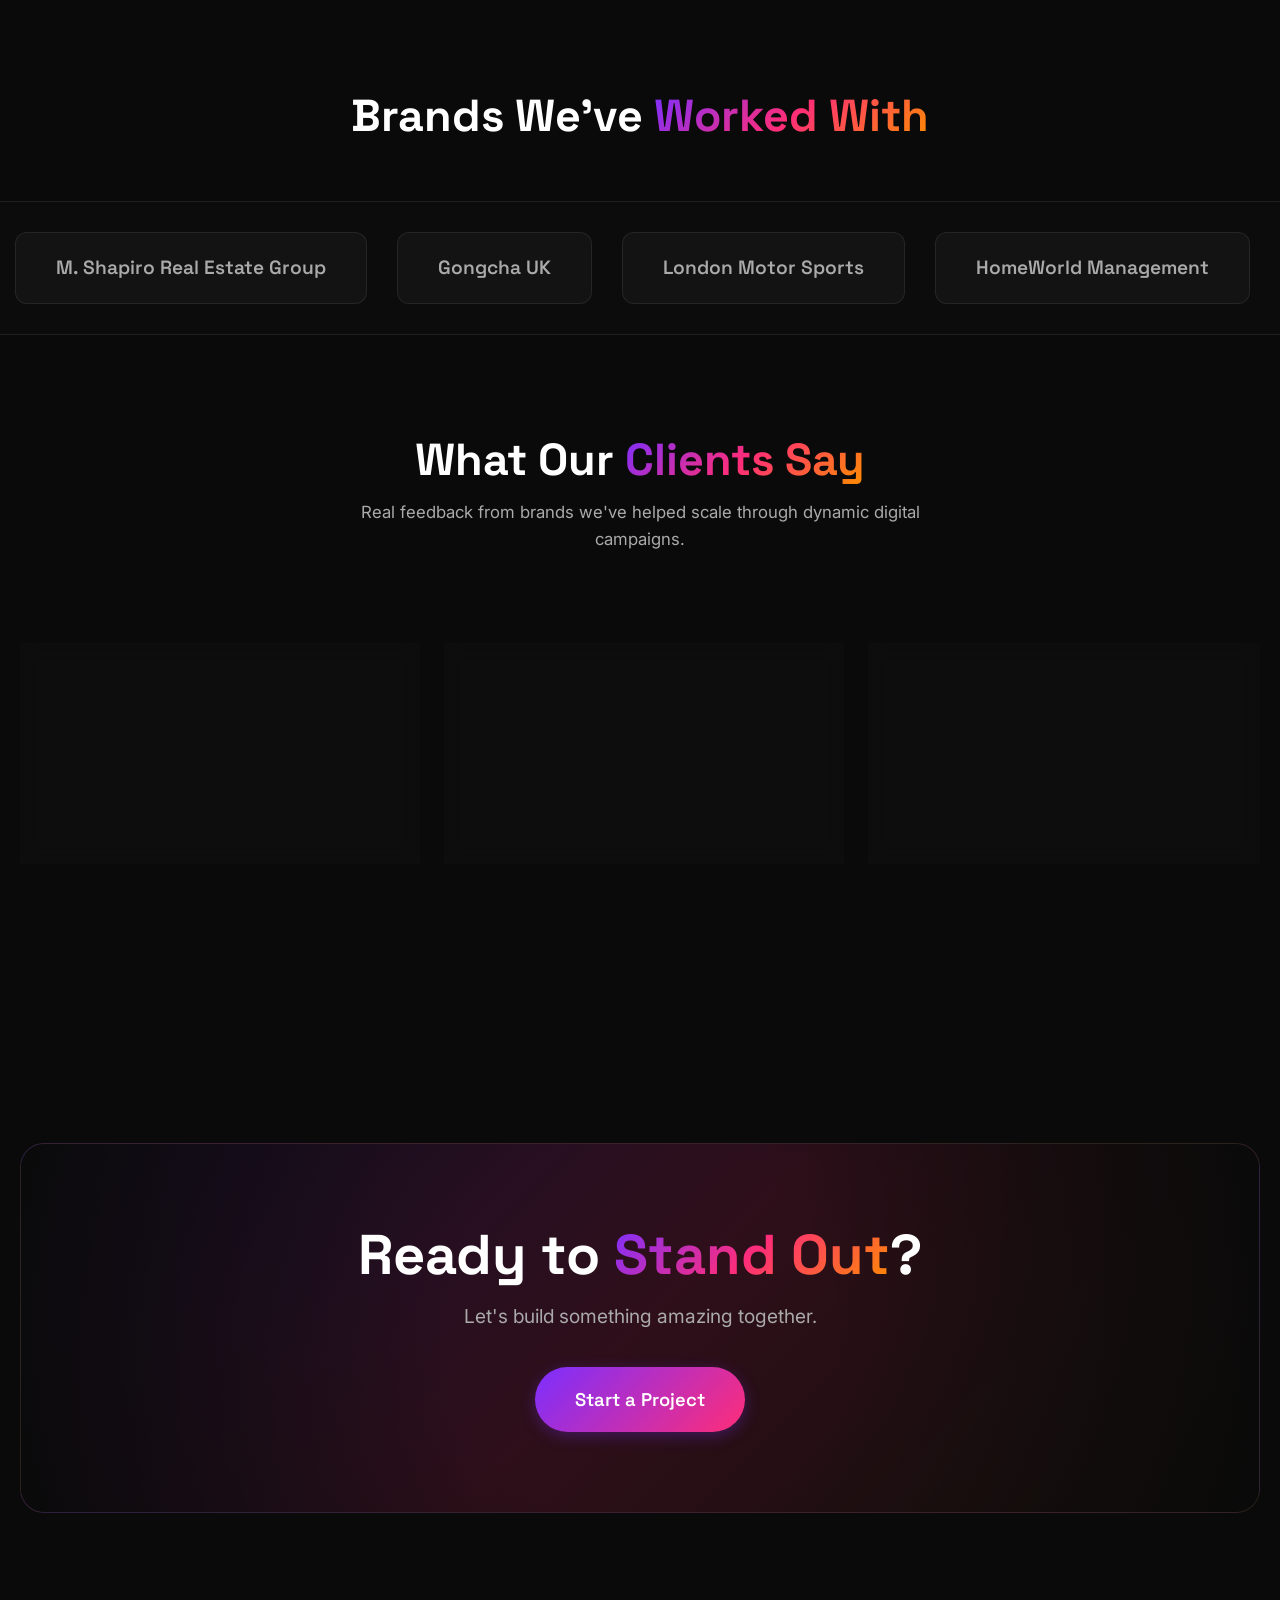
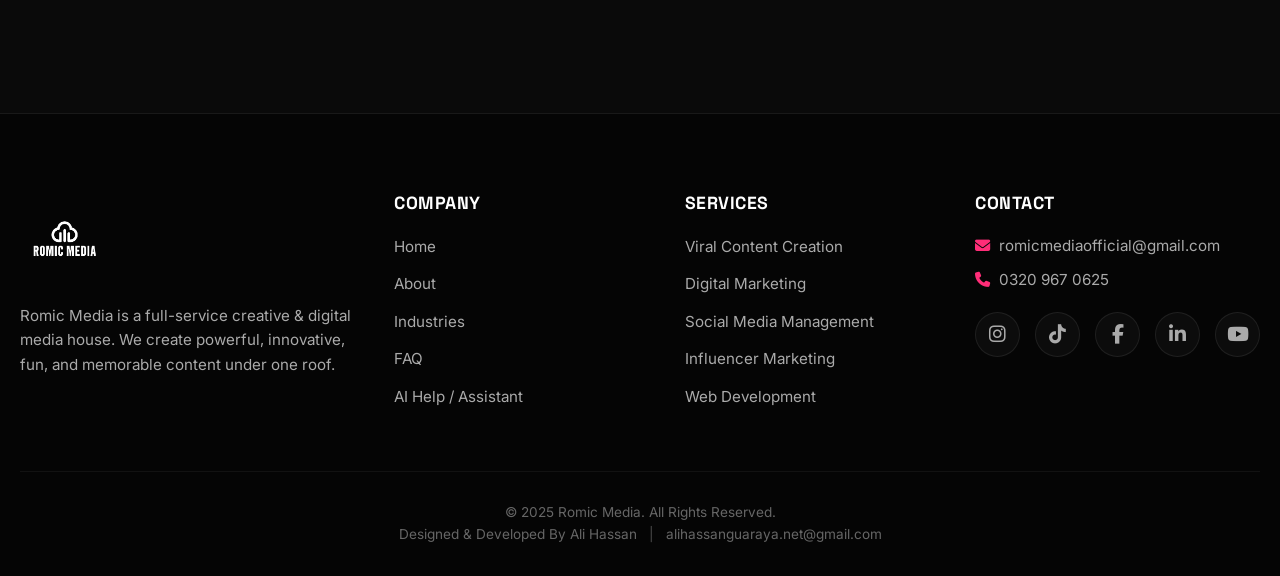
==== commit de9baea4: "Update index.html" ====
--- a/index.html
+++ b/index.html
@@ -385,7 +385,7 @@
                 <h4>Contact</h4>
                 <div class="footer-contact-info">
                     <p><i class="fa-solid fa-envelope"></i> romicmediaofficial@gmail.com</p>
-                    <p><i class="fa-solid fa-phone"></i> 0305 427 0624</p>
+                    <p><i class="fa-solid fa-phone"></i> 0320 967 0625</p>
                 </div>
                 <div class="social-links-grid">
                     <a href="https://instagram.com/romicmedia" target="_blank" class="social-circle-link"><i class="fa-brands fa-instagram"></i></a>
@@ -405,7 +405,7 @@
     </footer>
 
     <!-- Floating WhatsApp Button -->
-    <a href="https://wa.me/923054270624" target="_blank" class="whatsapp-float" aria-label="Contact us on WhatsApp">
+    <a href="https://wa.me/923209670625" target="_blank" class="whatsapp-float" aria-label="Contact us on WhatsApp">
         <i class="fa-brands fa-whatsapp"></i>
     </a>
 
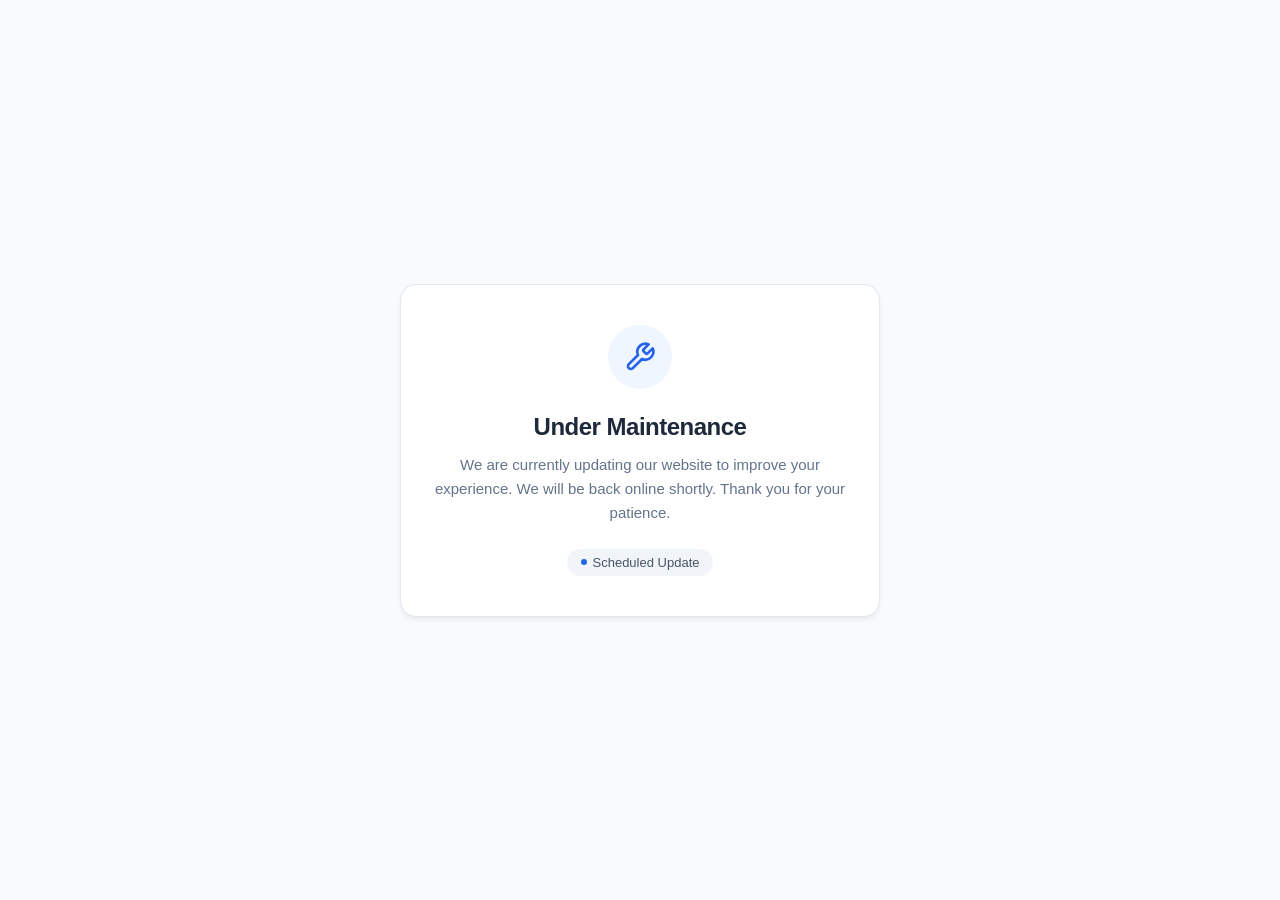
==== commit 034a5427: "Create index.html" ====
--- a/index.html
+++ b/index.html
@@ -3,416 +3,117 @@
 <head>
     <meta charset="UTF-8">
     <meta name="viewport" content="width=device-width, initial-scale=1.0">
-    <title>Romic Media | Creative & Digital Media Agency</title>
-    <meta name="description" content="Romic Media is a full-service creative and digital media house specializing in viral content creation, digital marketing, TikTok management, web development, and ROI-focused campaigns.">
-    <meta property="og:title" content="Romic Media | Creative & Digital Media Agency">
-    <meta property="og:description" content="We Create Powerful, Innovative, Fun & Memorable Content. Everything under one roof.">
-    <meta property="og:image" content="Romic_Media_Logo.png">
-    
-    <!-- CSS and FontAwesome Icons -->
-    <link rel="stylesheet" href="style.css">
-    <link rel="stylesheet" href="https://cdnjs.cloudflare.com/ajax/libs/font-awesome/6.4.0/css/all.min.css">
+    <title>Site Under Maintenance</title>
+    <style>
+        * {
+            margin: 0;
+            padding: 0;
+            box-sizing: border-box;
+            font-family: -apple-system, BlinkMacSystemFont, "Segoe UI", Roboto, Helvetica, Arial, sans-serif;
+        }
 
+        body {
+            background-color: #f8fafc;
+            color: #0f172a;
+            height: 100vh;
+            display: flex;
+            justify-content: center;
+            align-items: center;
+            padding: 20px;
+        }
 
+        .container {
+            background-color: #ffffff;
+            border: 1px solid #e2e8f0;
+            padding: 40px 30px;
+            border-radius: 16px;
+            text-align: center;
+            max-width: 480px;
+            width: 100%;
+            box-shadow: 0 4px 6px -1px rgba(0, 0, 0, 0.05), 0 2px 4px -1px rgba(0, 0, 0, 0.03);
+        }
 
+        .icon-container {
+            width: 64px;
+            height: 64px;
+            background-color: #eff6ff;
+            border-radius: 50%;
+            display: flex;
+            justify-content: center;
+            align-items: center;
+            margin: 0 auto 24px;
+        }
+
+        .icon-container svg {
+            width: 32px;
+            height: 32px;
+            stroke: #2563eb;
+            fill: none;
+            stroke-width: 2;
+            stroke-linecap: round;
+            stroke-linejoin: round;
+        }
+
+        h1 {
+            font-size: 24px;
+            font-weight: 600;
+            color: #1e293b;
+            margin-bottom: 12px;
+            letter-spacing: -0.5px;
+        }
+
+        p {
+            color: #64748b;
+            font-size: 15px;
+            line-height: 1.6;
+            margin-bottom: 24px;
+        }
+
+        .status-tag {
+            display: inline-flex;
+            align-items: center;
+            gap: 6px;
+            background-color: #f1f5f9;
+            color: #475569;
+            padding: 6px 14px;
+            border-radius: 30px;
+            font-size: 13px;
+            font-weight: 500;
+        }
+
+        .status-dot {
+            width: 6px;
+            height: 6px;
+            background-color: #2563eb;
+            border-radius: 50%;
+            display: inline-block;
+            animation: pulse 2s infinite;
+        }
+
+        @keyframes pulse {
+            0% { opacity: 0.4; }
+            50% { opacity: 1; }
+            100% { opacity: 0.4; }
+        }
+    </style>
 </head>
 <body>
 
-    <!-- Floating Background Shapes -->
-    <div class="bg-blob-container">
-        <div class="bg-blob blob-1"></div>
-        <div class="bg-blob blob-2"></div>
-        <div class="bg-blob blob-3"></div>
+    <div class="container">
+        <div class="icon-container">
+            <!-- Minimalist Wrench Icon -->
+            <svg viewBox="0 0 24 24">
+                <path d="M14.7 6.3a1 1 0 0 0 0 1.4l1.6 1.6a1 1 0 0 0 1.4 0l3.77-3.77a6 6 0 0 1-7.94 7.94l-6.91 6.91a2.12 2.12 0 0 1-3-3l6.91-6.91a6 6 0 0 1 7.94-7.94l-3.76 3.76z"/>
+            </svg>
+        </div>
+
+        <h1>Under Maintenance</h1>
+        <p>We are currently updating our website to improve your experience. We will be back online shortly. Thank you for your patience.</p>
+
+        <div class="status-tag">
+            <span class="status-dot"></span> Scheduled Update
+        </div>
     </div>
-
-    <!-- Header & Navigation -->
-    <header>
-        <div class="nav-container">
-            <a href="index.html" class="logo-link">
-                <img src="Romic_Media_Logo.png" alt="Romic Media" class="logo-img">
-            </a>
-            
-            <button class="hamburger" id="hamburger-menu" aria-label="Toggle Navigation Menu">
-                <span></span>
-                <span></span>
-                <span></span>
-            </button>
-            
-                <ul class="nav-menu" id="nav-menu">
-  <li><a href="index.html" class="nav-link active">Home</a></li>
-      <li><a href="about.html" class="nav-link">About</a></li>
-      <li><a href="services.html" class="nav-link">Services</a></li>
-      <li><a href="industries.html" class="nav-link">Industries</a></li>
-      <li><a href="faq.html" class="nav-link">FAQ</a></li>
-      <li><a href="contact.html" class="nav-link">Contact</a></li>
-      <li><a href="https://www.chatbase.co/B4U5oP-RhPYTHTbgzU2lm/help" target="_blank" class="nav-link">Romic AI Help</a></li>
-    </ul>
-
-            <div class="nav-right-cta">
-                <a href="contact.html" class="btn btn-solid nav-cta">Let's Talk</a>
-            </div>
-        </div>
-    </header>
-
-    <!-- Hero Section -->
-    <section class="hero-section">
-        <div class="hero-bg-gradient"></div>
-        <div class="floating-shapes">
-            <div class="shape shape-1"></div>
-            <div class="shape shape-2"></div>
-            <div class="shape shape-3"></div>
-        </div>
-        
-        <div class="hero-content">
-            <h1 class="hero-title">
-                We Create <span class="gradient-text">Powerful, Innovative, Fun & Memorable</span> Content.
-            </h1>
-            <p class="hero-subtitle">
-                Full-service creative and digital media house. Everything under one roof. We help brands stand out through scroll-stopping content.
-            </p>
-            <div class="hero-ctas">
-                <a href="about.html" class="btn btn-outline">Discover About Us</a>
-                <a href="contact.html" class="btn btn-solid">Contact Us</a>
-            </div>
-        </div>
-        
-        <a href="#stats-bar" class="scroll-indicator">
-            <span>Scroll Down</span>
-            <div class="scroll-arrow"><i class="fa-solid fa-arrow-down"></i></div>
-        </a>
-    </section>
-
-    <!-- Stats Bar Section -->
-    <section class="stats-bar-section" id="stats-bar">
-        <div class="stats-container">
-            <div class="stat-item">
-                <h3><span class="counter-number" data-target="50">0</span>+</h3>
-                <p>Projects Delivered</p>
-            </div>
-            <div class="stat-item">
-                <h3><span class="counter-number" data-target="10">0</span>+</h3>
-                <p>Industries Served</p>
-            </div>
-            <div class="stat-item">
-                <h3><span class="counter-number" data-target="9">0</span></h3>
-                <p>Core Services</p>
-            </div>
-            <div class="stat-item">
-                <h3><span class="counter-number" data-target="100">0</span>%</h3>
-                <p>Client Satisfaction</p>
-            </div>
-        </div>
-    </section>
-
-    <!-- Services Snapshot Section -->
-    <section class="services-snapshot-section reveal">
-        <div class="section-title-wrapper">
-            <h2 class="section-title">What <span class="gradient-text">We Do</span></h2>
-            <p class="section-subtitle">We build growth-driven campaigns, high-impact videos, and digital products designed to scale your brand.</p>
-        </div>
-        
-        <div class="services-grid">
-            <!-- 1. Viral Content Creation -->
-            <div class="glass-card glass-card-purple">
-                <div class="service-card-icon"><i class="fa-solid fa-fire"></i></div>
-                <h3 class="service-card-title">Viral Content Creation</h3>
-                <p>Scroll-stopping content built to go viral, capture attention and drive engagement.</p>
-            </div>
-            
-            <!-- 2. Digital Marketing -->
-            <div class="glass-card glass-card-pink">
-                <div class="service-card-icon"><i class="fa-solid fa-cubes"></i></div>
-                <h3 class="service-card-title">Digital Marketing</h3>
-                <p>3D/VFX-powered visual campaigns crafted to outperform competition.</p>
-            </div>
-            
-            <!-- 3. Social Media & TikTok Management -->
-            <div class="glass-card glass-card-orange">
-                <div class="service-card-icon"><i class="fa-brands fa-tiktok"></i></div>
-                <h3 class="service-card-title">Social Media & TikTok</h3>
-                <p>Strategy to production and distribution, fully managed by our experts.</p>
-            </div>
-            
-            <!-- 4. Influencer Marketing -->
-            <div class="glass-card glass-card-purple">
-                <div class="service-card-icon"><i class="fa-solid fa-star"></i></div>
-                <h3 class="service-card-title">Influencer Marketing</h3>
-                <p>ROI-focused campaigns with top creators across GCC and international markets.</p>
-            </div>
-            
-            <!-- 5. Social Media Strategy -->
-            <div class="glass-card glass-card-pink">
-                <div class="service-card-icon"><i class="fa-solid fa-compass"></i></div>
-                <h3 class="service-card-title">Social Media Strategy</h3>
-                <p>PR, custom business consulting, and detailed digital execution strategies.</p>
-            </div>
-            
-            <!-- 6. Web Development -->
-            <div class="glass-card glass-card-orange">
-                <div class="service-card-icon"><i class="fa-solid fa-code"></i></div>
-                <h3 class="service-card-title">Web Development</h3>
-                <p>Modern, responsive, user-friendly, and conversion-focused websites.</p>
-            </div>
-            
-            <!-- 7. Photography & Videography -->
-            <div class="glass-card glass-card-purple">
-                <div class="service-card-icon"><i class="fa-solid fa-camera"></i></div>
-                <h3 class="service-card-title">Photography & Videography</h3>
-                <p>High-quality product and commercial visual production on location.</p>
-            </div>
-            
-            <!-- 8. Video Editing -->
-            <div class="glass-card glass-card-pink">
-                <div class="service-card-icon"><i class="fa-solid fa-clapperboard"></i></div>
-                <h3 class="service-card-title">Video Editing</h3>
-                <p>Platform-ready edits featuring strong hooks, graphics, and dynamic pacing.</p>
-            </div>
-            
-            <!-- 9. Graphic Designing -->
-            <div class="glass-card glass-card-orange">
-                <div class="service-card-icon"><i class="fa-solid fa-palette"></i></div>
-                <h3 class="service-card-title">Graphic Designing</h3>
-                <p>Eye-catching social and brand visuals aligned with your brand identity.</p>
-            </div>
-        </div>
-        
-        <div class="services-cta-wrapper">
-            <a href="services.html" class="btn btn-outline">View All Services</a>
-        </div>
-    </section>
-
-    <!-- Why Choose Us Section -->
-    <section class="why-choose-us-section reveal">
-        <div class="section-title-wrapper">
-            <h2 class="section-title">Why Choose <span class="gradient-text">Romic Media</span>?</h2>
-            <p class="section-subtitle">We pair cutting-edge digital aesthetics with authentic execution to ensure results.</p>
-        </div>
-        
-        <div class="why-grid">
-            <div class="glass-card glass-card-purple">
-                <div class="why-icon"><i class="fa-solid fa-house-chimney"></i></div>
-                <h3 class="why-card-title">Everything Under One Roof</h3>
-                <p>From concept brainstorming and detailed scripting to visual production and targeted distribution. We run the complete pipeline without middle-men.</p>
-            </div>
-            
-            <div class="glass-card glass-card-pink">
-                <div class="why-icon"><i class="fa-solid fa-circle-play"></i></div>
-                <h3 class="why-card-title">Video-First Approach</h3>
-                <p>Social algorithms favor Reels, Shorts, and TikTok format. We build video campaigns optimized for hook retention and shareability.</p>
-            </div>
-            
-            <div class="glass-card glass-card-orange">
-                <div class="why-icon"><i class="fa-solid fa-comments"></i></div>
-                <h3 class="why-card-title">Authentic Storytelling</h3>
-                <p>We believe in people over products. Our concepts use real creators and dynamic representations to earn immediate audience trust.</p>
-            </div>
-            
-            <div class="glass-card glass-card-purple">
-                <div class="why-icon"><i class="fa-solid fa-chart-line"></i></div>
-                <h3 class="why-card-title">ROI-Focused</h3>
-                <p>We are a performance creative house. Every campaign is designed with a strict conversion, reach, or tracking objective in mind.</p>
-            </div>
-        </div>
-    </section>
-
-    <!-- Client Logos Scrolling Marquee Section -->
-    <section class="client-logos-section reveal" style="padding-bottom: 0;">
-        <div class="section-title-wrapper">
-            <h2 class="section-title">Brands We've <span class="gradient-text">Worked With</span></h2>
-        </div>
-        
-        <div class="marquee-container">
-            <div class="marquee-track" id="marquee-track">
-                <div class="marquee-card">M. Shapiro Real Estate Group</div>
-                <div class="marquee-card">Gongcha UK</div>
-                <div class="marquee-card">London Motor Sports</div>
-                <div class="marquee-card">HomeWorld Management</div>
-                <div class="marquee-card">Continental Car Hire</div>
-                <div class="marquee-card">Affinity Vibez</div>
-                <div class="marquee-card">Chai Khass</div>
-                <div class="marquee-card">Sultan Restaurant</div>
-                <div class="marquee-card">Foodpanda</div>
-                <div class="marquee-card">Techbuzz</div>
-                <div class="marquee-card">Lay's</div>
-                <div class="marquee-card">Coca Cola</div>
-                <div class="marquee-card">KFC</div>
-                <div class="marquee-card">Nestlé</div>
-            </div>
-        </div>
-    </section>
-
-    <!-- Reviews Section -->
-    <section class="reviews-section reveal">
-        <div class="section-title-wrapper">
-            <h2 class="section-title">What Our <span class="gradient-text">Clients Say</span></h2>
-            <p class="section-subtitle">Real feedback from brands we've helped scale through dynamic digital campaigns.</p>
-        </div>
-        
-        <div class="reviews-carousel-wrapper">
-            <div class="reviews-carousel" id="reviews-carousel">
-                <!-- 1 -->
-                <div class="glass-card review-card glass-card-pink">
-                    <div class="review-stars">
-                        <i class="fa-solid fa-star"></i><i class="fa-solid fa-star"></i><i class="fa-solid fa-star"></i><i class="fa-solid fa-star"></i><i class="fa-solid fa-star"></i>
-                    </div>
-                    <p class="review-text">"Romic Media transformed our TikTok presence completely. Our viral reels drove a 40% increase in web traffic!"</p>
-                    <div class="review-author">— Verified Client</div>
-                </div>
-                <!-- 2 -->
-                <div class="glass-card review-card glass-card-purple">
-                    <div class="review-stars">
-                        <i class="fa-solid fa-star"></i><i class="fa-solid fa-star"></i><i class="fa-solid fa-star"></i><i class="fa-solid fa-star"></i><i class="fa-solid fa-star"></i>
-                    </div>
-                    <p class="review-text">"The 3D marketing creatives look premium and stand out in paid ads. Exceptional creativity and communication."</p>
-                    <div class="review-author">— Verified Client</div>
-                </div>
-                <!-- 3 -->
-                <div class="glass-card review-card glass-card-orange">
-                    <div class="review-stars">
-                        <i class="fa-solid fa-star"></i><i class="fa-solid fa-star"></i><i class="fa-solid fa-star"></i><i class="fa-solid fa-star"></i><i class="fa-solid fa-star"></i>
-                    </div>
-                    <p class="review-text">"Outstanding service! Having everything under one roof saved us weeks of strategy alignment."</p>
-                    <div class="review-author">— Verified Client</div>
-                </div>
-                <!-- 4 -->
-                <div class="glass-card review-card glass-card-pink">
-                    <div class="review-stars">
-                        <i class="fa-solid fa-star"></i><i class="fa-solid fa-star"></i><i class="fa-solid fa-star"></i><i class="fa-solid fa-star"></i><i class="fa-solid fa-star"></i>
-                    </div>
-                    <p class="review-text">"Highly ROI-focused. We got exactly what we paid for and more. Best media house we've worked with."</p>
-                    <div class="review-author">— Verified Client</div>
-                </div>
-                <!-- 5 -->
-                <div class="glass-card review-card glass-card-purple">
-                    <div class="review-stars">
-                        <i class="fa-solid fa-star"></i><i class="fa-solid fa-star"></i><i class="fa-solid fa-star"></i><i class="fa-solid fa-star"></i><i class="fa-solid fa-star"></i>
-                    </div>
-                    <p class="review-text">"Their influencer network across the GCC is impressive. Sourced the perfect creators for our skincare line launch."</p>
-                    <div class="review-author">— Verified Client</div>
-                </div>
-                <!-- 6 -->
-                <div class="glass-card review-card glass-card-orange">
-                    <div class="review-stars">
-                        <i class="fa-solid fa-star"></i><i class="fa-solid fa-star"></i><i class="fa-solid fa-star"></i><i class="fa-solid fa-star"></i><i class="fa-solid fa-star"></i>
-                    </div>
-                    <p class="review-text">"The website they developed is fast, responsive, and has a sleek dark aesthetic. A pleasure to work with."</p>
-                    <div class="review-author">— Verified Client</div>
-                </div>
-                <!-- 7 -->
-                <div class="glass-card review-card glass-card-pink">
-                    <div class="review-stars">
-                        <i class="fa-solid fa-star"></i><i class="fa-solid fa-star"></i><i class="fa-solid fa-star"></i><i class="fa-solid fa-star"></i><i class="fa-solid fa-star"></i>
-                    </div>
-                    <p class="review-text">"Professional editing with great hook execution. Our social media view time doubled within a month."</p>
-                    <div class="review-author">— Verified Client</div>
-                </div>
-                <!-- 8 -->
-                <div class="glass-card review-card glass-card-purple">
-                    <div class="review-stars">
-                        <i class="fa-solid fa-star"></i><i class="fa-solid fa-star"></i><i class="fa-solid fa-star"></i><i class="fa-solid fa-star"></i><i class="fa-solid fa-star"></i>
-                    </div>
-                    <p class="review-text">"Excellent brand strategy support. They helped align our message and position us ahead of major rivals."</p>
-                    <div class="review-author">— Verified Client</div>
-                </div>
-                <!-- 9 -->
-                <div class="glass-card review-card glass-card-orange">
-                    <div class="review-stars">
-                        <i class="fa-solid fa-star"></i><i class="fa-solid fa-star"></i><i class="fa-solid fa-star"></i><i class="fa-solid fa-star"></i><i class="fa-solid fa-star"></i>
-                    </div>
-                    <p class="review-text">"Stunning food visuals and videography. The content filled our tables over the weekend!"</p>
-                    <div class="review-author">— Verified Client</div>
-                </div>
-                <!-- 10 -->
-                <div class="glass-card review-card glass-card-pink">
-                    <div class="review-stars">
-                        <i class="fa-solid fa-star"></i><i class="fa-solid fa-star"></i><i class="fa-solid fa-star"></i><i class="fa-solid fa-star"></i><i class="fa-solid fa-star"></i>
-                    </div>
-                    <p class="review-text">"Fast delivery and amazing creative insight. We highly recommend them for real estate visuals."</p>
-                    <div class="review-author">— Verified Client</div>
-                </div>
-            </div>
-        </div>
-    </section>
-
-    <!-- Final CTA Section -->
-    <section class="reveal">
-        <div class="final-cta-section">
-            <div class="final-cta-content">
-                <h2 class="final-cta-title">Ready to <span class="gradient-text">Stand Out</span>?</h2>
-                <p class="final-cta-subtext">Let's build something amazing together.</p>
-                <a href="contact.html" class="btn btn-solid" style="padding: 18px 40px; font-size: 1.15rem;">Start a Project</a>
-            </div>
-        </div>
-    </section>
-
-    <!-- Footer -->
-    <footer class="footer-wrapper">
-        <div class="footer-container">
-            <div class="footer-col footer-brand">
-                <a href="index.html" class="logo-link">
-                    <img src="Romic_Media_Logo.png" alt="Romic Media" class="logo-img">
-                </a>
-                <p class="footer-brand-desc">
-                    Romic Media is a full-service creative & digital media house. We create powerful, innovative, fun, and memorable content under one roof.
-                </p>
-            </div>
-            
-            <div class="footer-col">
-                <h4>Company</h4>
-                <ul>
-                    <li><a href="index.html">Home</a></li>
-                    <li><a href="about.html">About</a></li>
-                    <!-- <li><a href="work.html">Work</a></li> -->
-                     
-                    <li><a href="industries.html">Industries</a></li>
-                    <li><a href="faq.html">FAQ</a></li>
-                    <li><a href="https://www.chatbase.co/B4U5oP-RhPYTHTbgzU2lm/help" target="_blank">AI Help / Assistant</a></li>
-                </ul>
-            </div>
-            
-            <div class="footer-col">
-                <h4>Services</h4>
-                <ul>
-                    <li><a href="services.html">Viral Content Creation</a></li>
-                    <li><a href="services.html">Digital Marketing</a></li>
-                    <li><a href="services.html">Social Media Management</a></li>
-                    <li><a href="services.html">Influencer Marketing</a></li>
-                    <li><a href="services.html">Web Development</a></li>
-                </ul>
-            </div>
-            
-            <div class="footer-col">
-                <h4>Contact</h4>
-                <div class="footer-contact-info">
-                    <p><i class="fa-solid fa-envelope"></i> romicmediaofficial@gmail.com</p>
-                    <p><i class="fa-solid fa-phone"></i> 0320 967 0625</p>
-                </div>
-                <div class="social-links-grid">
-                    <a href="https://instagram.com/romicmedia" target="_blank" class="social-circle-link"><i class="fa-brands fa-instagram"></i></a>
-                    <a href="https://tiktok.com/@romicmedia" target="_blank" class="social-circle-link"><i class="fa-brands fa-tiktok"></i></a>
-                    <a href="#" class="social-circle-link"><i class="fa-brands fa-facebook-f"></i></a>
-                    <a href="#" class="social-circle-link"><i class="fa-brands fa-linkedin-in"></i></a>
-                    <a href="#" class="social-circle-link"><i class="fa-brands fa-youtube"></i></a>
-                </div>
-            </div>
-        </div>
-        
-        <div class="bottom-bar">
-            <p>&copy; 2025 Romic Media. All Rights Reserved.</p>
-                <p>Designed & Developed By Ali Hassan <span style="color: #4a4a4a; margin: 0 8px;">|</span> <a href="mailto:alihassanguaraya.net@gmail.com" style="color: inherit; text-decoration: none;">alihassanguaraya.net@gmail.com</a></p>
-
-        </div>
-    </footer>
-
-    <!-- Floating WhatsApp Button -->
-    <a href="https://wa.me/923209670625" target="_blank" class="whatsapp-float" aria-label="Contact us on WhatsApp">
-        <i class="fa-brands fa-whatsapp"></i>
-    </a>
-
-    <!-- JS Logic Controller -->
-    <script src="main.js"></script>
-
-
 
 </body>
 </html>
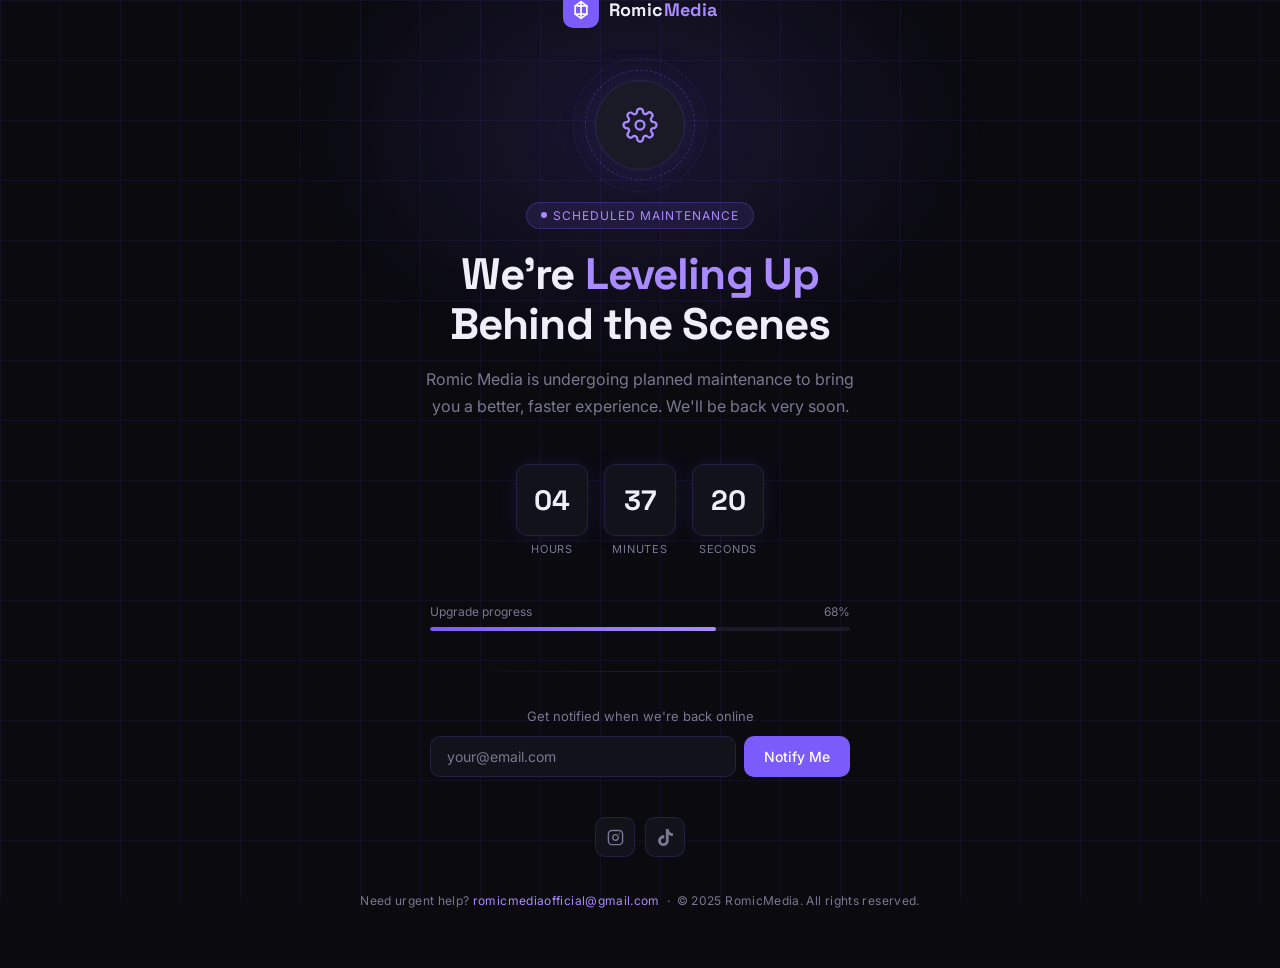
==== commit f4e260aa: "Update index.html" ====
--- a/index.html
+++ b/index.html
@@ -1,119 +1,498 @@
 <!DOCTYPE html>
 <html lang="en">
 <head>
-    <meta charset="UTF-8">
-    <meta name="viewport" content="width=device-width, initial-scale=1.0">
-    <title>Site Under Maintenance</title>
-    <style>
-        * {
-            margin: 0;
-            padding: 0;
-            box-sizing: border-box;
-            font-family: -apple-system, BlinkMacSystemFont, "Segoe UI", Roboto, Helvetica, Arial, sans-serif;
-        }
-
-        body {
-            background-color: #f8fafc;
-            color: #0f172a;
-            height: 100vh;
-            display: flex;
-            justify-content: center;
-            align-items: center;
-            padding: 20px;
-        }
-
-        .container {
-            background-color: #ffffff;
-            border: 1px solid #e2e8f0;
-            padding: 40px 30px;
-            border-radius: 16px;
-            text-align: center;
-            max-width: 480px;
-            width: 100%;
-            box-shadow: 0 4px 6px -1px rgba(0, 0, 0, 0.05), 0 2px 4px -1px rgba(0, 0, 0, 0.03);
-        }
-
-        .icon-container {
-            width: 64px;
-            height: 64px;
-            background-color: #eff6ff;
-            border-radius: 50%;
-            display: flex;
-            justify-content: center;
-            align-items: center;
-            margin: 0 auto 24px;
-        }
-
-        .icon-container svg {
-            width: 32px;
-            height: 32px;
-            stroke: #2563eb;
-            fill: none;
-            stroke-width: 2;
-            stroke-linecap: round;
-            stroke-linejoin: round;
-        }
-
-        h1 {
-            font-size: 24px;
-            font-weight: 600;
-            color: #1e293b;
-            margin-bottom: 12px;
-            letter-spacing: -0.5px;
-        }
-
-        p {
-            color: #64748b;
-            font-size: 15px;
-            line-height: 1.6;
-            margin-bottom: 24px;
-        }
-
-        .status-tag {
-            display: inline-flex;
-            align-items: center;
-            gap: 6px;
-            background-color: #f1f5f9;
-            color: #475569;
-            padding: 6px 14px;
-            border-radius: 30px;
-            font-size: 13px;
-            font-weight: 500;
-        }
-
-        .status-dot {
-            width: 6px;
-            height: 6px;
-            background-color: #2563eb;
-            border-radius: 50%;
-            display: inline-block;
-            animation: pulse 2s infinite;
-        }
-
-        @keyframes pulse {
-            0% { opacity: 0.4; }
-            50% { opacity: 1; }
-            100% { opacity: 0.4; }
-        }
-    </style>
+  <meta charset="UTF-8" />
+  <meta name="viewport" content="width=device-width, initial-scale=1.0, viewport-fit=cover" />
+  <title>Romic Media — Under Maintenance</title>
+  <link rel="preconnect" href="https://fonts.googleapis.com" />
+  <link rel="preconnect" href="https://fonts.gstatic.com" crossorigin />
+  <link href="https://fonts.googleapis.com/css2?family=Inter:opsz,wght@14..32,300;14..32,400;14..32,500;14..32,600&family=Space+Grotesk:wght@400;500;700&display=swap" rel="stylesheet" />
+  <style>
+    *, *::before, *::after {
+      box-sizing: border-box;
+      margin: 0;
+      padding: 0;
+    }
+    :root {
+      --bg: #0A0A0F;
+      --bg2: #12121A;
+      --bg3: #1A1A26;
+      --accent: #7B5CFA;
+      --accent2: #A98BFF;
+      --text: #F0EEF8;
+      --muted: #7A7890;
+      --border: rgba(123, 92, 250, 0.18);
+      --glow: rgba(123, 92, 250, 0.12);
+    }
+    html, body {
+      height: 100%;
+      width: 100%;
+    }
+    body {
+      font-family: 'Inter', sans-serif;
+      background: var(--bg);
+      color: var(--text);
+      min-height: 100vh;
+      display: flex;
+      flex-direction: column;
+      align-items: center;
+      justify-content: center;
+      overflow-x: hidden;
+      position: relative;
+    }
+    body::before {
+      content: '';
+      position: fixed;
+      inset: 0;
+      background-image:
+        linear-gradient(rgba(123, 92, 250, 0.08) 1px, transparent 1px),
+        linear-gradient(90deg, rgba(123, 92, 250, 0.08) 1px, transparent 1px);
+      background-size: 60px 60px;
+      pointer-events: none;
+      z-index: 0;
+    }
+    body::after {
+      content: '';
+      position: fixed;
+      top: -120px;
+      left: 50%;
+      transform: translateX(-50%);
+      width: 700px;
+      height: 500px;
+      background: radial-gradient(ellipse at center, rgba(123, 92, 250, 0.15) 0%, transparent 70%);
+      pointer-events: none;
+      z-index: 0;
+    }
+    .page {
+      position: relative;
+      z-index: 1;
+      display: flex;
+      flex-direction: column;
+      align-items: center;
+      text-align: center;
+      padding: 60px 24px;
+      max-width: 640px;
+      width: 100%;
+    }
+    .logo-wrap {
+      display: flex;
+      align-items: center;
+      gap: 10px;
+      margin-bottom: 52px;
+    }
+    .logo-mark {
+      width: 36px;
+      height: 36px;
+      background: var(--accent);
+      border-radius: 10px;
+      display: flex;
+      align-items: center;
+      justify-content: center;
+    }
+    .logo-mark svg {
+      width: 20px;
+      height: 20px;
+      fill: none;
+      stroke: #fff;
+      stroke-width: 2;
+      stroke-linecap: round;
+      stroke-linejoin: round;
+    }
+    .logo-text {
+      font-family: 'Space Grotesk', sans-serif;
+      font-size: 18px;
+      font-weight: 700;
+      letter-spacing: 0.02em;
+      color: var(--text);
+    }
+    .logo-text span {
+      color: var(--accent2);
+    }
+    .icon-ring {
+      position: relative;
+      width: 90px;
+      height: 90px;
+      margin-bottom: 32px;
+    }
+    .icon-ring::before {
+      content: '';
+      position: absolute;
+      inset: -10px;
+      border-radius: 50%;
+      border: 1px dashed rgba(123, 92, 250, 0.35);
+      animation: spin 18s linear infinite;
+    }
+    .icon-ring::after {
+      content: '';
+      position: absolute;
+      inset: -22px;
+      border-radius: 50%;
+      border: 1px dashed rgba(123, 92, 250, 0.15);
+      animation: spin 30s linear infinite reverse;
+    }
+    @keyframes spin {
+      to { transform: rotate(360deg); }
+    }
+    .icon-inner {
+      width: 90px;
+      height: 90px;
+      border-radius: 50%;
+      background: var(--bg3);
+      border: 1px solid var(--border);
+      display: flex;
+      align-items: center;
+      justify-content: center;
+      box-shadow: 0 0 40px var(--glow);
+    }
+    .icon-inner svg {
+      width: 36px;
+      height: 36px;
+      stroke: var(--accent2);
+      fill: none;
+      stroke-width: 1.5;
+      stroke-linecap: round;
+      stroke-linejoin: round;
+    }
+    .badge {
+      display: inline-flex;
+      align-items: center;
+      gap: 6px;
+      background: rgba(123, 92, 250, 0.12);
+      border: 1px solid rgba(123, 92, 250, 0.28);
+      border-radius: 999px;
+      padding: 5px 14px;
+      font-size: 12px;
+      color: var(--accent2);
+      letter-spacing: 0.08em;
+      text-transform: uppercase;
+      margin-bottom: 20px;
+    }
+    .badge-dot {
+      width: 6px;
+      height: 6px;
+      border-radius: 50%;
+      background: var(--accent2);
+      animation: pulse 2s ease-in-out infinite;
+    }
+    @keyframes pulse {
+      0%, 100% { opacity: 1; transform: scale(1); }
+      50% { opacity: 0.4; transform: scale(0.8); }
+    }
+    h1 {
+      font-family: 'Space Grotesk', sans-serif;
+      font-size: clamp(28px, 6vw, 44px);
+      font-weight: 700;
+      line-height: 1.15;
+      margin-bottom: 16px;
+      letter-spacing: -0.02em;
+      color: var(--text);
+    }
+    h1 span {
+      color: var(--accent2);
+    }
+    .sub {
+      font-size: 16px;
+      color: var(--muted);
+      line-height: 1.7;
+      max-width: 440px;
+      margin-bottom: 44px;
+    }
+    .countdown {
+      display: flex;
+      gap: 16px;
+      margin-bottom: 48px;
+      flex-wrap: wrap;
+      justify-content: center;
+    }
+    .cd-unit {
+      display: flex;
+      flex-direction: column;
+      align-items: center;
+      gap: 6px;
+    }
+    .cd-box {
+      background: var(--bg2);
+      border: 1px solid var(--border);
+      border-radius: 12px;
+      width: 72px;
+      height: 72px;
+      display: flex;
+      align-items: center;
+      justify-content: center;
+      font-family: 'Space Grotesk', sans-serif;
+      font-size: 28px;
+      font-weight: 700;
+      color: var(--text);
+      box-shadow: 0 0 20px var(--glow);
+      transition: box-shadow 0.2s;
+    }
+    .cd-box:hover {
+      box-shadow: 0 0 32px rgba(123, 92, 250, 0.22);
+    }
+    .cd-label {
+      font-size: 11px;
+      color: var(--muted);
+      letter-spacing: 0.07em;
+      text-transform: uppercase;
+    }
+    .divider {
+      width: 100%;
+      max-width: 380px;
+      height: 1px;
+      background: linear-gradient(90deg, transparent, var(--border), transparent);
+      margin-bottom: 36px;
+    }
+    .progress-wrap {
+      width: 100%;
+      max-width: 420px;
+      margin-bottom: 40px;
+    }
+    .progress-top {
+      display: flex;
+      justify-content: space-between;
+      font-size: 12px;
+      color: var(--muted);
+      margin-bottom: 8px;
+    }
+    .progress-bar {
+      height: 4px;
+      background: var(--bg3);
+      border-radius: 99px;
+      overflow: hidden;
+    }
+    .progress-fill {
+      height: 100%;
+      width: 68%;
+      background: linear-gradient(90deg, var(--accent), var(--accent2));
+      border-radius: 99px;
+    }
+    .notify-wrap {
+      width: 100%;
+      max-width: 420px;
+      margin-bottom: 40px;
+    }
+    .notify-label {
+      font-size: 13px;
+      color: var(--muted);
+      margin-bottom: 12px;
+    }
+    .notify-row {
+      display: flex;
+      gap: 8px;
+      width: 100%;
+    }
+    .notify-input {
+      flex: 1;
+      background: var(--bg2);
+      border: 1px solid var(--border);
+      border-radius: 10px;
+      padding: 11px 16px;
+      font-size: 14px;
+      color: var(--text);
+      font-family: 'Inter', sans-serif;
+      outline: none;
+      transition: border-color 0.2s, box-shadow 0.2s;
+    }
+    .notify-input::placeholder {
+      color: var(--muted);
+    }
+    .notify-input:focus {
+      border-color: rgba(123, 92, 250, 0.55);
+      box-shadow: 0 0 0 3px rgba(123, 92, 250, 0.1);
+    }
+    .notify-btn {
+      background: var(--accent);
+      border: none;
+      border-radius: 10px;
+      padding: 11px 20px;
+      color: #fff;
+      font-size: 14px;
+      font-weight: 500;
+      cursor: pointer;
+      font-family: 'Inter', sans-serif;
+      transition: background 0.2s, transform 0.1s;
+      white-space: nowrap;
+    }
+    .notify-btn:hover {
+      background: #6a4de8;
+    }
+    .notify-btn:active {
+      transform: scale(0.97);
+    }
+    .success-msg {
+      display: none;
+      font-size: 13px;
+      color: #8fff8f;
+      margin-top: 10px;
+    }
+    .socials {
+      display: flex;
+      gap: 10px;
+      margin-bottom: 36px;
+      justify-content: center;
+    }
+    .soc-link {
+      width: 40px;
+      height: 40px;
+      border-radius: 10px;
+      background: var(--bg2);
+      border: 1px solid var(--border);
+      display: flex;
+      align-items: center;
+      justify-content: center;
+      text-decoration: none;
+      color: var(--muted);
+      transition: border-color 0.2s, color 0.2s, box-shadow 0.2s;
+    }
+    .soc-link:hover {
+      border-color: rgba(123, 92, 250, 0.5);
+      color: var(--accent2);
+      box-shadow: 0 0 16px var(--glow);
+    }
+    .soc-link svg {
+      width: 17px;
+      height: 17px;
+      fill: none;
+      stroke: currentColor;
+      stroke-width: 2;
+      stroke-linecap: round;
+      stroke-linejoin: round;
+    }
+    /* TikTok specific icon styling – uses fill for the note */
+    .soc-link.tiktok svg {
+      fill: currentColor;
+      stroke: none;
+    }
+    .footer {
+      font-size: 12px;
+      color: var(--muted);
+      letter-spacing: 0.03em;
+    }
+    .footer a {
+      color: var(--accent2);
+      text-decoration: none;
+    }
+    .footer a:hover {
+      text-decoration: underline;
+    }
+    @media (max-width: 480px) {
+      .cd-box {
+        width: 60px;
+        height: 60px;
+        font-size: 22px;
+      }
+      .notify-row {
+        flex-direction: column;
+      }
+      .notify-btn {
+        width: 100%;
+      }
+    }
+  </style>
 </head>
 <body>
-
-    <div class="container">
-        <div class="icon-container">
-            <!-- Minimalist Wrench Icon -->
-            <svg viewBox="0 0 24 24">
-                <path d="M14.7 6.3a1 1 0 0 0 0 1.4l1.6 1.6a1 1 0 0 0 1.4 0l3.77-3.77a6 6 0 0 1-7.94 7.94l-6.91 6.91a2.12 2.12 0 0 1-3-3l6.91-6.91a6 6 0 0 1 7.94-7.94l-3.76 3.76z"/>
-            </svg>
-        </div>
-
-        <h1>Under Maintenance</h1>
-        <p>We are currently updating our website to improve your experience. We will be back online shortly. Thank you for your patience.</p>
-
-        <div class="status-tag">
-            <span class="status-dot"></span> Scheduled Update
-        </div>
+<div class="page">
+
+  <div class="logo-wrap">
+    <div class="logo-mark">
+      <svg viewBox="0 0 24 24"><polygon points="12 2 19 7 19 17 12 22 5 17 5 7"/><line x1="12" y1="2" x2="12" y2="22"/><line x1="5" y1="7" x2="19" y2="7"/><line x1="5" y1="17" x2="19" y2="17"/></svg>
     </div>
-
+    <div class="logo-text">Romic<span>Media</span></div>
+  </div>
+
+  <div class="icon-ring">
+    <div class="icon-inner">
+      <svg viewBox="0 0 24 24"><circle cx="12" cy="12" r="3"/><path d="M19.4 15a1.65 1.65 0 0 0 .33 1.82l.06.06a2 2 0 0 1-2.83 2.83l-.06-.06a1.65 1.65 0 0 0-1.82-.33 1.65 1.65 0 0 0-1 1.51V21a2 2 0 0 1-4 0v-.09A1.65 1.65 0 0 0 9 19.4a1.65 1.65 0 0 0-1.82.33l-.06.06a2 2 0 0 1-2.83-2.83l.06-.06A1.65 1.65 0 0 0 4.68 15a1.65 1.65 0 0 0-1.51-1H3a2 2 0 0 1 0-4h.09A1.65 1.65 0 0 0 4.6 9a1.65 1.65 0 0 0-.33-1.82l-.06-.06a2 2 0 0 1 2.83-2.83l.06.06A1.65 1.65 0 0 0 9 4.68a1.65 1.65 0 0 0 1-1.51V3a2 2 0 0 1 4 0v.09a1.65 1.65 0 0 0 1 1.51 1.65 1.65 0 0 0 1.82-.33l.06-.06a2 2 0 0 1 2.83 2.83l-.06.06A1.65 1.65 0 0 0 19.4 9a1.65 1.65 0 0 0 1.51 1H21a2 2 0 0 1 0 4h-.09a1.65 1.65 0 0 0-1.51 1z"/></svg>
+    </div>
+  </div>
+
+  <div class="badge"><span class="badge-dot"></span>Scheduled Maintenance</div>
+
+  <h1>We're <span>Leveling Up</span><br/>Behind the Scenes</h1>
+  <p class="sub">Romic Media is undergoing planned maintenance to bring you a better, faster experience. We'll be back very soon.</p>
+
+  <div class="countdown">
+    <div class="cd-unit"><div class="cd-box" id="cd-h">00</div><div class="cd-label">Hours</div></div>
+    <div class="cd-unit"><div class="cd-box" id="cd-m">00</div><div class="cd-label">Minutes</div></div>
+    <div class="cd-unit"><div class="cd-box" id="cd-s">00</div><div class="cd-label">Seconds</div></div>
+  </div>
+
+  <div class="progress-wrap">
+    <div class="progress-top">
+      <span>Upgrade progress</span>
+      <span>68%</span>
+    </div>
+    <div class="progress-bar"><div class="progress-fill"></div></div>
+  </div>
+
+  <div class="divider"></div>
+
+  <div class="notify-wrap">
+    <p class="notify-label">Get notified when we're back online</p>
+    <div class="notify-row">
+      <input class="notify-input" type="email" placeholder="your@email.com" id="emailInput" />
+      <button class="notify-btn" onclick="handleNotify()">Notify Me</button>
+    </div>
+    <div class="success-msg" id="successMsg">✓ You're on the list! We'll reach out soon.</div>
+  </div>
+
+  <!-- Updated socials: only Instagram and TikTok with correct usernames -->
+  <div class="socials">
+    <a class="soc-link" href="https://instagram.com/romicmedia" target="_blank" rel="noopener noreferrer" title="Instagram @romicmedia">
+      <svg viewBox="0 0 24 24">
+        <rect x="2" y="2" width="20" height="20" rx="5" ry="5" />
+        <path d="M16 11.37A4 4 0 1 1 12.63 8 4 4 0 0 1 16 11.37z" />
+        <line x1="17.5" y1="6.5" x2="17.51" y2="6.5" />
+      </svg>
+    </a>
+    <a class="soc-link tiktok" href="https://tiktok.com/@romicmedia" target="_blank" rel="noopener noreferrer" title="TikTok @romicmedia">
+      <!-- TikTok style icon (musical note) -->
+      <svg viewBox="0 0 24 24">
+        <path d="M12.525.02c1.31-.02 2.61-.01 3.91-.02.08 1.53.63 3.09 1.73 4.17 1.12 1.11 2.7 1.62 4.24 1.79v4.03c-1.44-.05-2.89-.35-4.2-.97-.57-.26-1.1-.59-1.62-.93-.01 2.92.01 5.84-.02 8.75-.08 1.4-.54 2.79-1.35 3.94-1.31 1.92-3.58 3.17-5.91 3.21-1.43.08-2.86-.31-4.08-1.03-2.02-1.19-3.44-3.37-3.65-5.71-.02-.5-.03-1-.01-1.49.18-1.9 1.12-3.72 2.58-4.96 1.66-1.44 3.98-2.13 6.15-1.72.02 1.48-.04 2.96-.04 4.44-.99-.32-2.15-.23-3.02.37-.63.41-1.11 1.04-1.36 1.75-.21.51-.15 1.07-.14 1.61.24 1.64 1.82 3.02 3.5 2.87 1.12-.01 2.19-.66 2.77-1.61.19-.33.4-.67.41-1.06.1-1.79.06-3.57.07-5.36.01-4.03-.01-8.05.02-12.07z"/>
+      </svg>
+    </a>
+  </div>
+
+  <div class="footer">
+    Need urgent help? <a href="mailto:romicmediaofficial@gmail.com">romicmediaofficial@gmail.com</a>
+    &nbsp;·&nbsp; © 2025 RomicMedia. All rights reserved.
+  </div>
+
+</div>
+
+<script>
+  function pad(n) {
+    return n < 10 ? '0' + n : n;
+  }
+  // Set countdown to 4 hours 37 minutes from now — consistent with maintenance theme
+  var end = new Date();
+  end.setHours(end.getHours() + 4, end.getMinutes() + 37, end.getSeconds() + 22);
+
+  function tick() {
+    var now = new Date(), diff = Math.max(0, end - now);
+    var h = Math.floor(diff / 3600000);
+    var m = Math.floor((diff % 3600000) / 60000);
+    var s = Math.floor((diff % 60000) / 1000);
+    document.getElementById('cd-h').textContent = pad(h);
+    document.getElementById('cd-m').textContent = pad(m);
+    document.getElementById('cd-s').textContent = pad(s);
+  }
+  tick();
+  setInterval(tick, 1000);
+
+  function handleNotify() {
+    var val = document.getElementById('emailInput').value.trim();
+    if (!val || !val.includes('@')) {
+      document.getElementById('emailInput').style.borderColor = 'rgba(220,80,80,0.6)';
+      setTimeout(function() {
+        document.getElementById('emailInput').style.borderColor = '';
+      }, 1200);
+      return;
+    }
+    document.querySelector('.notify-row').style.opacity = '0.4';
+    document.querySelector('.notify-row').style.pointerEvents = 'none';
+    document.getElementById('successMsg').style.display = 'block';
+  }
+</script>
 </body>
 </html>
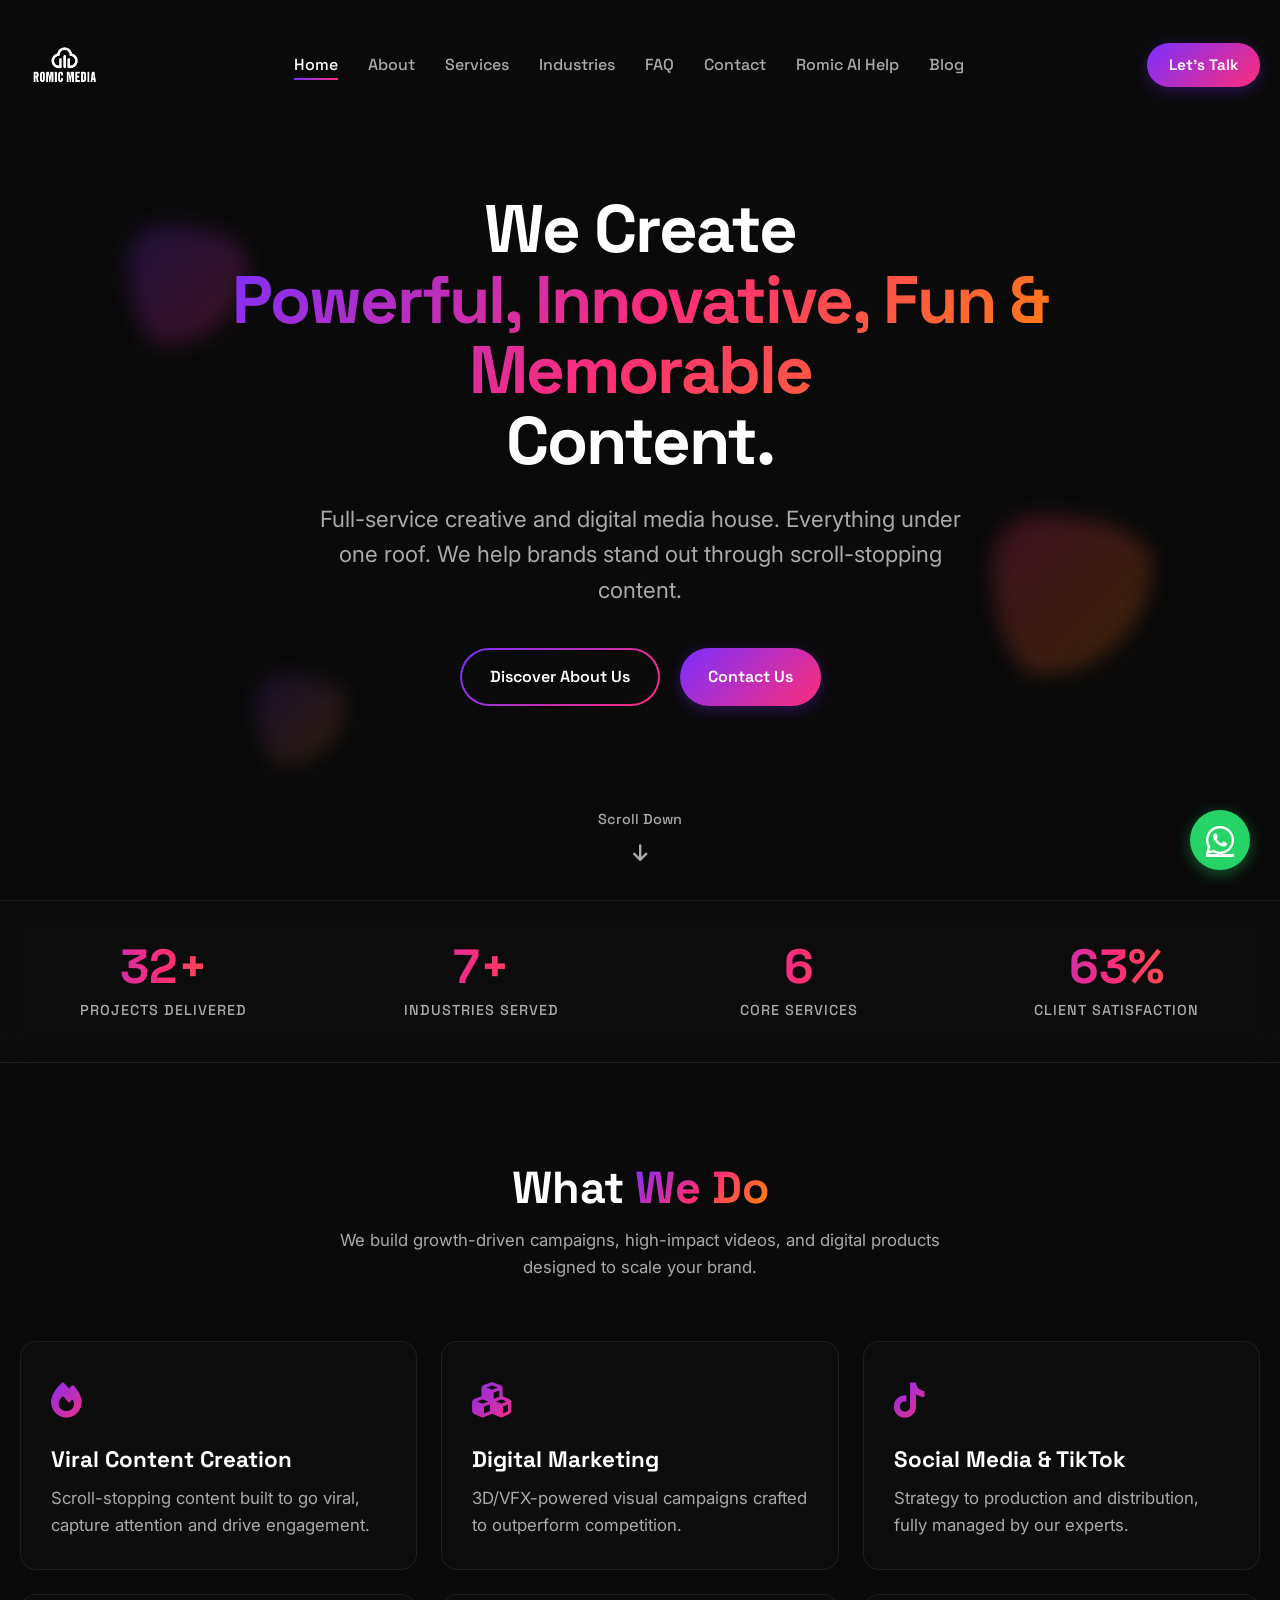
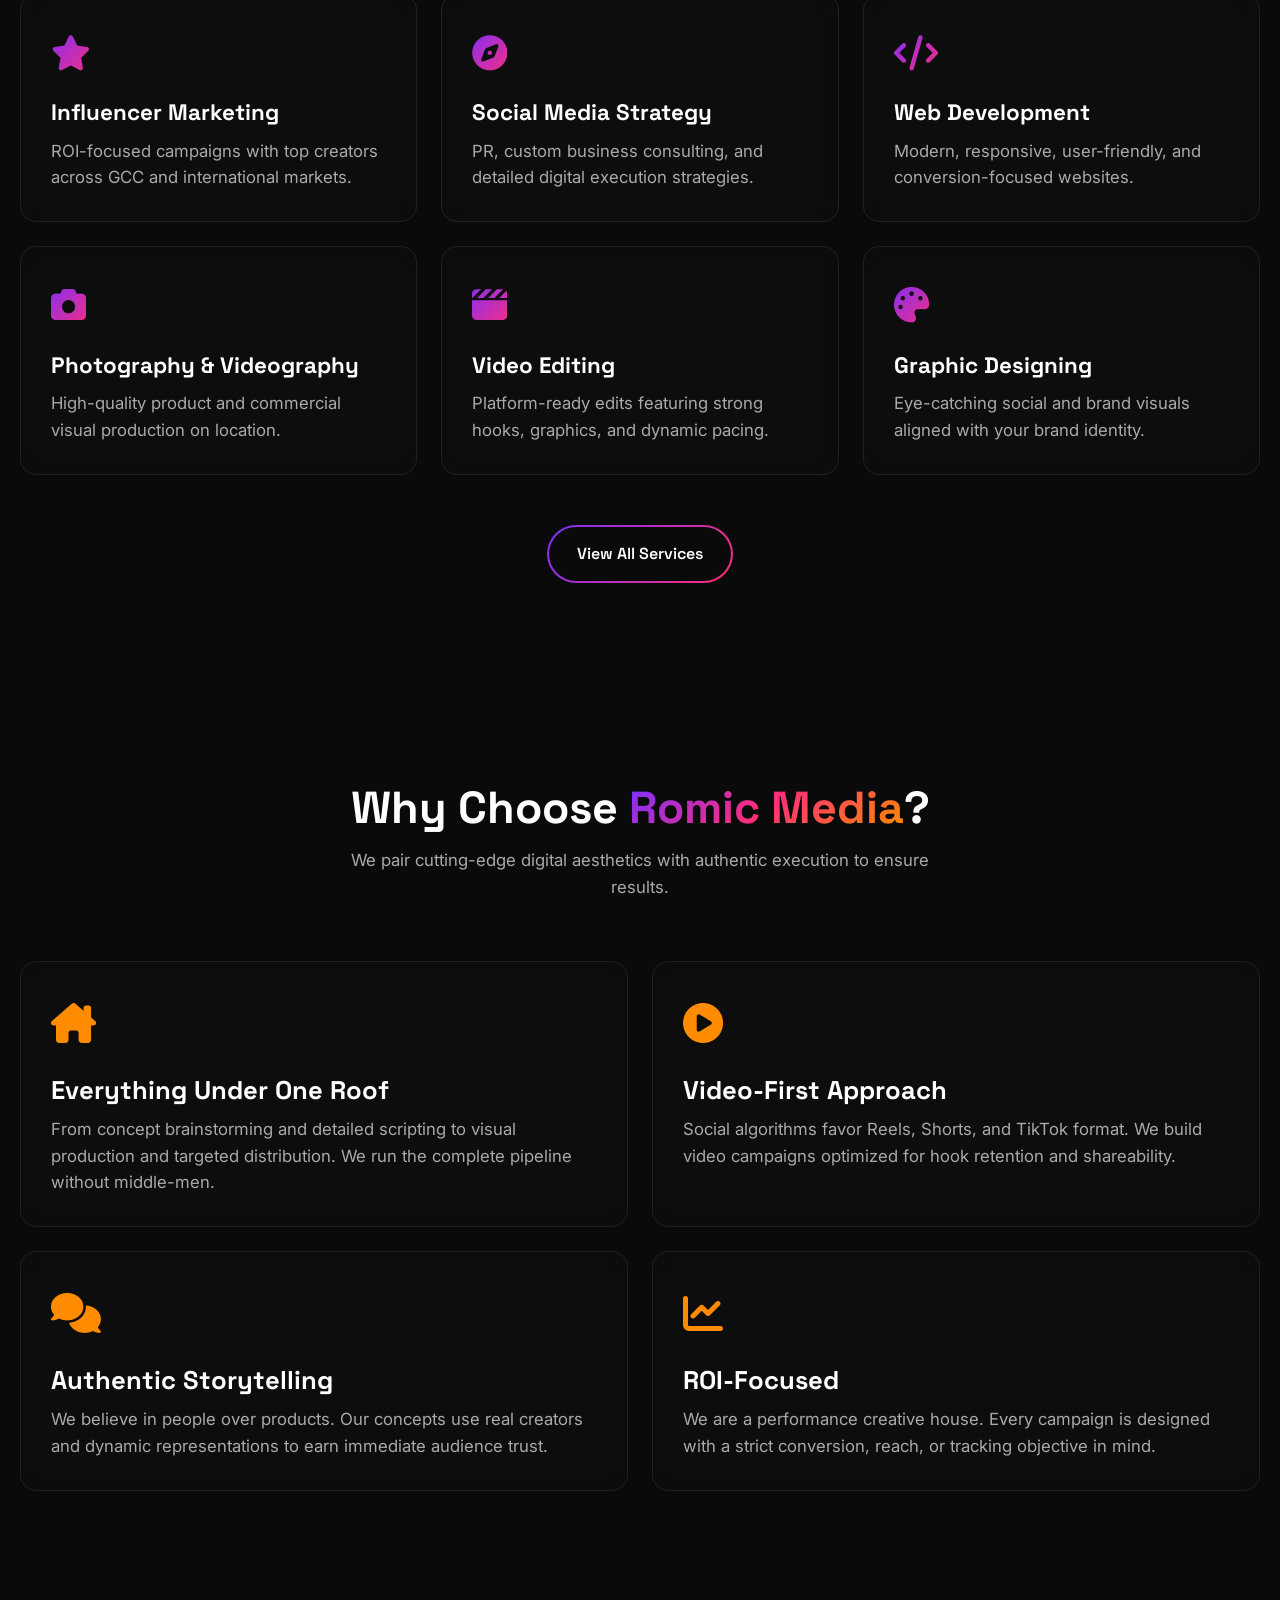
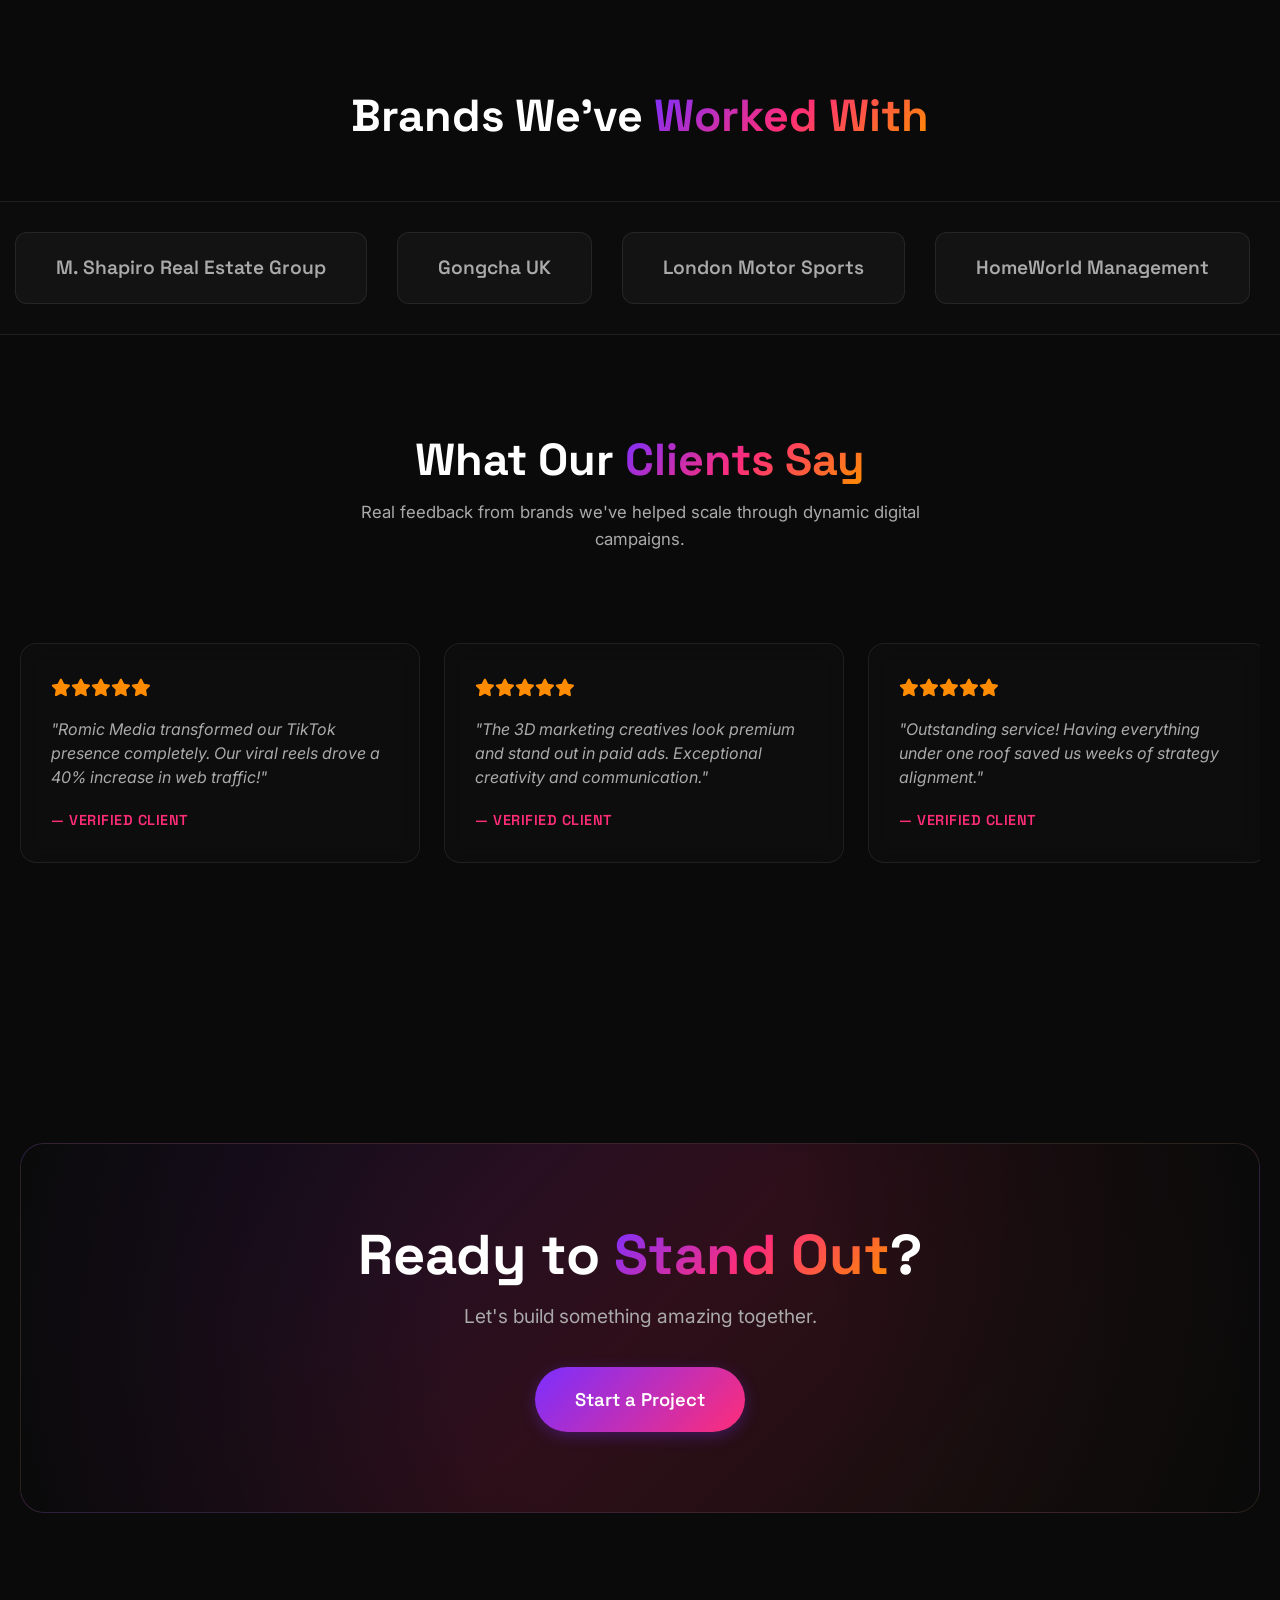
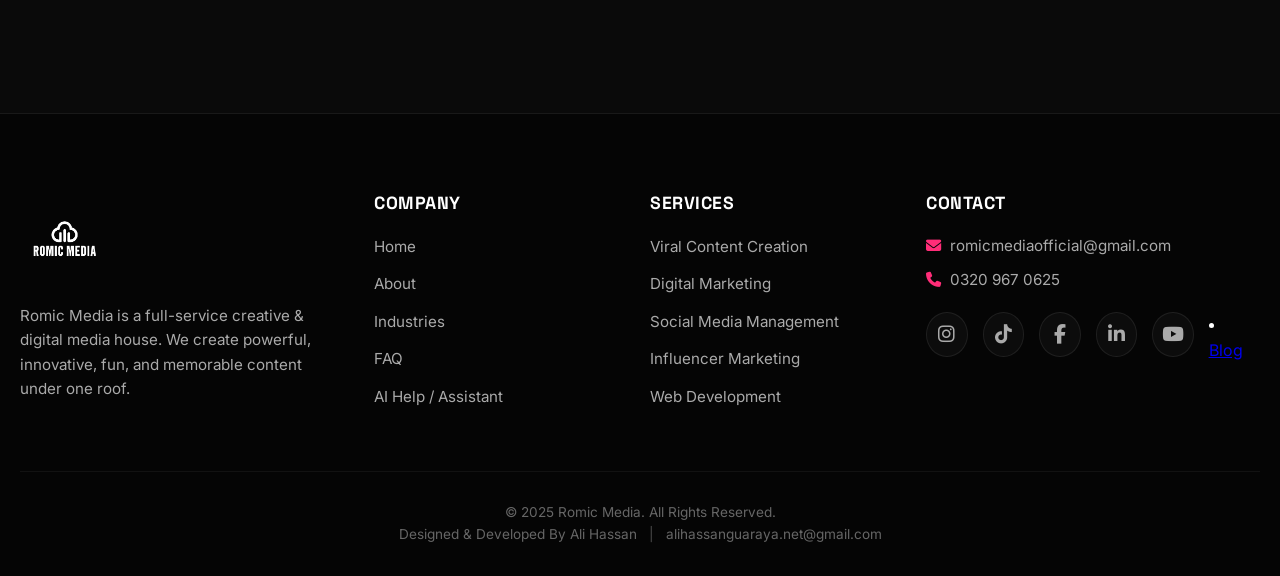
==== commit 3af87e5b: "Rename index-old.html to index.html" ====
--- a/index.html
+++ b/index.html
@@ -1,498 +1,420 @@
 <!DOCTYPE html>
 <html lang="en">
 <head>
-  <meta charset="UTF-8" />
-  <meta name="viewport" content="width=device-width, initial-scale=1.0, viewport-fit=cover" />
-  <title>Romic Media — Under Maintenance</title>
-  <link rel="preconnect" href="https://fonts.googleapis.com" />
-  <link rel="preconnect" href="https://fonts.gstatic.com" crossorigin />
-  <link href="https://fonts.googleapis.com/css2?family=Inter:opsz,wght@14..32,300;14..32,400;14..32,500;14..32,600&family=Space+Grotesk:wght@400;500;700&display=swap" rel="stylesheet" />
-  <style>
-    *, *::before, *::after {
-      box-sizing: border-box;
-      margin: 0;
-      padding: 0;
-    }
-    :root {
-      --bg: #0A0A0F;
-      --bg2: #12121A;
-      --bg3: #1A1A26;
-      --accent: #7B5CFA;
-      --accent2: #A98BFF;
-      --text: #F0EEF8;
-      --muted: #7A7890;
-      --border: rgba(123, 92, 250, 0.18);
-      --glow: rgba(123, 92, 250, 0.12);
-    }
-    html, body {
-      height: 100%;
-      width: 100%;
-    }
-    body {
-      font-family: 'Inter', sans-serif;
-      background: var(--bg);
-      color: var(--text);
-      min-height: 100vh;
-      display: flex;
-      flex-direction: column;
-      align-items: center;
-      justify-content: center;
-      overflow-x: hidden;
-      position: relative;
-    }
-    body::before {
-      content: '';
-      position: fixed;
-      inset: 0;
-      background-image:
-        linear-gradient(rgba(123, 92, 250, 0.08) 1px, transparent 1px),
-        linear-gradient(90deg, rgba(123, 92, 250, 0.08) 1px, transparent 1px);
-      background-size: 60px 60px;
-      pointer-events: none;
-      z-index: 0;
-    }
-    body::after {
-      content: '';
-      position: fixed;
-      top: -120px;
-      left: 50%;
-      transform: translateX(-50%);
-      width: 700px;
-      height: 500px;
-      background: radial-gradient(ellipse at center, rgba(123, 92, 250, 0.15) 0%, transparent 70%);
-      pointer-events: none;
-      z-index: 0;
-    }
-    .page {
-      position: relative;
-      z-index: 1;
-      display: flex;
-      flex-direction: column;
-      align-items: center;
-      text-align: center;
-      padding: 60px 24px;
-      max-width: 640px;
-      width: 100%;
-    }
-    .logo-wrap {
-      display: flex;
-      align-items: center;
-      gap: 10px;
-      margin-bottom: 52px;
-    }
-    .logo-mark {
-      width: 36px;
-      height: 36px;
-      background: var(--accent);
-      border-radius: 10px;
-      display: flex;
-      align-items: center;
-      justify-content: center;
-    }
-    .logo-mark svg {
-      width: 20px;
-      height: 20px;
-      fill: none;
-      stroke: #fff;
-      stroke-width: 2;
-      stroke-linecap: round;
-      stroke-linejoin: round;
-    }
-    .logo-text {
-      font-family: 'Space Grotesk', sans-serif;
-      font-size: 18px;
-      font-weight: 700;
-      letter-spacing: 0.02em;
-      color: var(--text);
-    }
-    .logo-text span {
-      color: var(--accent2);
-    }
-    .icon-ring {
-      position: relative;
-      width: 90px;
-      height: 90px;
-      margin-bottom: 32px;
-    }
-    .icon-ring::before {
-      content: '';
-      position: absolute;
-      inset: -10px;
-      border-radius: 50%;
-      border: 1px dashed rgba(123, 92, 250, 0.35);
-      animation: spin 18s linear infinite;
-    }
-    .icon-ring::after {
-      content: '';
-      position: absolute;
-      inset: -22px;
-      border-radius: 50%;
-      border: 1px dashed rgba(123, 92, 250, 0.15);
-      animation: spin 30s linear infinite reverse;
-    }
-    @keyframes spin {
-      to { transform: rotate(360deg); }
-    }
-    .icon-inner {
-      width: 90px;
-      height: 90px;
-      border-radius: 50%;
-      background: var(--bg3);
-      border: 1px solid var(--border);
-      display: flex;
-      align-items: center;
-      justify-content: center;
-      box-shadow: 0 0 40px var(--glow);
-    }
-    .icon-inner svg {
-      width: 36px;
-      height: 36px;
-      stroke: var(--accent2);
-      fill: none;
-      stroke-width: 1.5;
-      stroke-linecap: round;
-      stroke-linejoin: round;
-    }
-    .badge {
-      display: inline-flex;
-      align-items: center;
-      gap: 6px;
-      background: rgba(123, 92, 250, 0.12);
-      border: 1px solid rgba(123, 92, 250, 0.28);
-      border-radius: 999px;
-      padding: 5px 14px;
-      font-size: 12px;
-      color: var(--accent2);
-      letter-spacing: 0.08em;
-      text-transform: uppercase;
-      margin-bottom: 20px;
-    }
-    .badge-dot {
-      width: 6px;
-      height: 6px;
-      border-radius: 50%;
-      background: var(--accent2);
-      animation: pulse 2s ease-in-out infinite;
-    }
-    @keyframes pulse {
-      0%, 100% { opacity: 1; transform: scale(1); }
-      50% { opacity: 0.4; transform: scale(0.8); }
-    }
-    h1 {
-      font-family: 'Space Grotesk', sans-serif;
-      font-size: clamp(28px, 6vw, 44px);
-      font-weight: 700;
-      line-height: 1.15;
-      margin-bottom: 16px;
-      letter-spacing: -0.02em;
-      color: var(--text);
-    }
-    h1 span {
-      color: var(--accent2);
-    }
-    .sub {
-      font-size: 16px;
-      color: var(--muted);
-      line-height: 1.7;
-      max-width: 440px;
-      margin-bottom: 44px;
-    }
-    .countdown {
-      display: flex;
-      gap: 16px;
-      margin-bottom: 48px;
-      flex-wrap: wrap;
-      justify-content: center;
-    }
-    .cd-unit {
-      display: flex;
-      flex-direction: column;
-      align-items: center;
-      gap: 6px;
-    }
-    .cd-box {
-      background: var(--bg2);
-      border: 1px solid var(--border);
-      border-radius: 12px;
-      width: 72px;
-      height: 72px;
-      display: flex;
-      align-items: center;
-      justify-content: center;
-      font-family: 'Space Grotesk', sans-serif;
-      font-size: 28px;
-      font-weight: 700;
-      color: var(--text);
-      box-shadow: 0 0 20px var(--glow);
-      transition: box-shadow 0.2s;
-    }
-    .cd-box:hover {
-      box-shadow: 0 0 32px rgba(123, 92, 250, 0.22);
-    }
-    .cd-label {
-      font-size: 11px;
-      color: var(--muted);
-      letter-spacing: 0.07em;
-      text-transform: uppercase;
-    }
-    .divider {
-      width: 100%;
-      max-width: 380px;
-      height: 1px;
-      background: linear-gradient(90deg, transparent, var(--border), transparent);
-      margin-bottom: 36px;
-    }
-    .progress-wrap {
-      width: 100%;
-      max-width: 420px;
-      margin-bottom: 40px;
-    }
-    .progress-top {
-      display: flex;
-      justify-content: space-between;
-      font-size: 12px;
-      color: var(--muted);
-      margin-bottom: 8px;
-    }
-    .progress-bar {
-      height: 4px;
-      background: var(--bg3);
-      border-radius: 99px;
-      overflow: hidden;
-    }
-    .progress-fill {
-      height: 100%;
-      width: 68%;
-      background: linear-gradient(90deg, var(--accent), var(--accent2));
-      border-radius: 99px;
-    }
-    .notify-wrap {
-      width: 100%;
-      max-width: 420px;
-      margin-bottom: 40px;
-    }
-    .notify-label {
-      font-size: 13px;
-      color: var(--muted);
-      margin-bottom: 12px;
-    }
-    .notify-row {
-      display: flex;
-      gap: 8px;
-      width: 100%;
-    }
-    .notify-input {
-      flex: 1;
-      background: var(--bg2);
-      border: 1px solid var(--border);
-      border-radius: 10px;
-      padding: 11px 16px;
-      font-size: 14px;
-      color: var(--text);
-      font-family: 'Inter', sans-serif;
-      outline: none;
-      transition: border-color 0.2s, box-shadow 0.2s;
-    }
-    .notify-input::placeholder {
-      color: var(--muted);
-    }
-    .notify-input:focus {
-      border-color: rgba(123, 92, 250, 0.55);
-      box-shadow: 0 0 0 3px rgba(123, 92, 250, 0.1);
-    }
-    .notify-btn {
-      background: var(--accent);
-      border: none;
-      border-radius: 10px;
-      padding: 11px 20px;
-      color: #fff;
-      font-size: 14px;
-      font-weight: 500;
-      cursor: pointer;
-      font-family: 'Inter', sans-serif;
-      transition: background 0.2s, transform 0.1s;
-      white-space: nowrap;
-    }
-    .notify-btn:hover {
-      background: #6a4de8;
-    }
-    .notify-btn:active {
-      transform: scale(0.97);
-    }
-    .success-msg {
-      display: none;
-      font-size: 13px;
-      color: #8fff8f;
-      margin-top: 10px;
-    }
-    .socials {
-      display: flex;
-      gap: 10px;
-      margin-bottom: 36px;
-      justify-content: center;
-    }
-    .soc-link {
-      width: 40px;
-      height: 40px;
-      border-radius: 10px;
-      background: var(--bg2);
-      border: 1px solid var(--border);
-      display: flex;
-      align-items: center;
-      justify-content: center;
-      text-decoration: none;
-      color: var(--muted);
-      transition: border-color 0.2s, color 0.2s, box-shadow 0.2s;
-    }
-    .soc-link:hover {
-      border-color: rgba(123, 92, 250, 0.5);
-      color: var(--accent2);
-      box-shadow: 0 0 16px var(--glow);
-    }
-    .soc-link svg {
-      width: 17px;
-      height: 17px;
-      fill: none;
-      stroke: currentColor;
-      stroke-width: 2;
-      stroke-linecap: round;
-      stroke-linejoin: round;
-    }
-    /* TikTok specific icon styling – uses fill for the note */
-    .soc-link.tiktok svg {
-      fill: currentColor;
-      stroke: none;
-    }
-    .footer {
-      font-size: 12px;
-      color: var(--muted);
-      letter-spacing: 0.03em;
-    }
-    .footer a {
-      color: var(--accent2);
-      text-decoration: none;
-    }
-    .footer a:hover {
-      text-decoration: underline;
-    }
-    @media (max-width: 480px) {
-      .cd-box {
-        width: 60px;
-        height: 60px;
-        font-size: 22px;
-      }
-      .notify-row {
-        flex-direction: column;
-      }
-      .notify-btn {
-        width: 100%;
-      }
-    }
-  </style>
+    <meta charset="UTF-8">
+    <meta name="viewport" content="width=device-width, initial-scale=1.0">
+    <title>Romic Media | Creative & Digital Media Agency</title>
+    <meta name="description" content="Romic Media is a full-service creative and digital media house specializing in viral content creation, digital marketing, TikTok management, web development, and ROI-focused campaigns.">
+    <meta property="og:title" content="Romic Media | Creative & Digital Media Agency">
+    <meta property="og:description" content="We Create Powerful, Innovative, Fun & Memorable Content. Everything under one roof.">
+    <meta property="og:image" content="Romic_Media_Logo.png">
+    
+    <!-- CSS and FontAwesome Icons -->
+    <link rel="stylesheet" href="style.css">
+    <link rel="stylesheet" href="https://cdnjs.cloudflare.com/ajax/libs/font-awesome/6.4.0/css/all.min.css">
+
+
+
 </head>
 <body>
-<div class="page">
-
-  <div class="logo-wrap">
-    <div class="logo-mark">
-      <svg viewBox="0 0 24 24"><polygon points="12 2 19 7 19 17 12 22 5 17 5 7"/><line x1="12" y1="2" x2="12" y2="22"/><line x1="5" y1="7" x2="19" y2="7"/><line x1="5" y1="17" x2="19" y2="17"/></svg>
+
+    <!-- Floating Background Shapes -->
+    <div class="bg-blob-container">
+        <div class="bg-blob blob-1"></div>
+        <div class="bg-blob blob-2"></div>
+        <div class="bg-blob blob-3"></div>
     </div>
-    <div class="logo-text">Romic<span>Media</span></div>
-  </div>
-
-  <div class="icon-ring">
-    <div class="icon-inner">
-      <svg viewBox="0 0 24 24"><circle cx="12" cy="12" r="3"/><path d="M19.4 15a1.65 1.65 0 0 0 .33 1.82l.06.06a2 2 0 0 1-2.83 2.83l-.06-.06a1.65 1.65 0 0 0-1.82-.33 1.65 1.65 0 0 0-1 1.51V21a2 2 0 0 1-4 0v-.09A1.65 1.65 0 0 0 9 19.4a1.65 1.65 0 0 0-1.82.33l-.06.06a2 2 0 0 1-2.83-2.83l.06-.06A1.65 1.65 0 0 0 4.68 15a1.65 1.65 0 0 0-1.51-1H3a2 2 0 0 1 0-4h.09A1.65 1.65 0 0 0 4.6 9a1.65 1.65 0 0 0-.33-1.82l-.06-.06a2 2 0 0 1 2.83-2.83l.06.06A1.65 1.65 0 0 0 9 4.68a1.65 1.65 0 0 0 1-1.51V3a2 2 0 0 1 4 0v.09a1.65 1.65 0 0 0 1 1.51 1.65 1.65 0 0 0 1.82-.33l.06-.06a2 2 0 0 1 2.83 2.83l-.06.06A1.65 1.65 0 0 0 19.4 9a1.65 1.65 0 0 0 1.51 1H21a2 2 0 0 1 0 4h-.09a1.65 1.65 0 0 0-1.51 1z"/></svg>
-    </div>
-  </div>
-
-  <div class="badge"><span class="badge-dot"></span>Scheduled Maintenance</div>
-
-  <h1>We're <span>Leveling Up</span><br/>Behind the Scenes</h1>
-  <p class="sub">Romic Media is undergoing planned maintenance to bring you a better, faster experience. We'll be back very soon.</p>
-
-  <div class="countdown">
-    <div class="cd-unit"><div class="cd-box" id="cd-h">00</div><div class="cd-label">Hours</div></div>
-    <div class="cd-unit"><div class="cd-box" id="cd-m">00</div><div class="cd-label">Minutes</div></div>
-    <div class="cd-unit"><div class="cd-box" id="cd-s">00</div><div class="cd-label">Seconds</div></div>
-  </div>
-
-  <div class="progress-wrap">
-    <div class="progress-top">
-      <span>Upgrade progress</span>
-      <span>68%</span>
-    </div>
-    <div class="progress-bar"><div class="progress-fill"></div></div>
-  </div>
-
-  <div class="divider"></div>
-
-  <div class="notify-wrap">
-    <p class="notify-label">Get notified when we're back online</p>
-    <div class="notify-row">
-      <input class="notify-input" type="email" placeholder="your@email.com" id="emailInput" />
-      <button class="notify-btn" onclick="handleNotify()">Notify Me</button>
-    </div>
-    <div class="success-msg" id="successMsg">✓ You're on the list! We'll reach out soon.</div>
-  </div>
-
-  <!-- Updated socials: only Instagram and TikTok with correct usernames -->
-  <div class="socials">
-    <a class="soc-link" href="https://instagram.com/romicmedia" target="_blank" rel="noopener noreferrer" title="Instagram @romicmedia">
-      <svg viewBox="0 0 24 24">
-        <rect x="2" y="2" width="20" height="20" rx="5" ry="5" />
-        <path d="M16 11.37A4 4 0 1 1 12.63 8 4 4 0 0 1 16 11.37z" />
-        <line x1="17.5" y1="6.5" x2="17.51" y2="6.5" />
-      </svg>
+
+    <!-- Header & Navigation -->
+    <header>
+        <div class="nav-container">
+            <a href="index.html" class="logo-link">
+                <img src="Romic_Media_Logo.png" alt="Romic Media" class="logo-img">
+            </a>
+            
+            <button class="hamburger" id="hamburger-menu" aria-label="Toggle Navigation Menu">
+                <span></span>
+                <span></span>
+                <span></span>
+            </button>
+            
+                <ul class="nav-menu" id="nav-menu">
+  <li><a href="index.html" class="nav-link active">Home</a></li>
+      <li><a href="about.html" class="nav-link">About</a></li>
+      <li><a href="services.html" class="nav-link">Services</a></li>
+      <li><a href="industries.html" class="nav-link">Industries</a></li>
+      <li><a href="faq.html" class="nav-link">FAQ</a></li>
+      <li><a href="contact.html" class="nav-link">Contact</a></li>
+      <li><a href="https://www.chatbase.co/B4U5oP-RhPYTHTbgzU2lm/help" target="_blank" class="nav-link">Romic AI Help</a></li>
+    <li><a href="blog.html" class="nav-link">Blog</a></li>
+    </ul>
+
+            <div class="nav-right-cta">
+                <a href="contact.html" class="btn btn-solid nav-cta">Let's Talk</a>
+            </div>
+        </div>
+    </header>
+
+    <!-- Hero Section -->
+    <section class="hero-section">
+        <div class="hero-bg-gradient"></div>
+        <div class="floating-shapes">
+            <div class="shape shape-1"></div>
+            <div class="shape shape-2"></div>
+            <div class="shape shape-3"></div>
+        </div>
+        
+        <div class="hero-content">
+            <h1 class="hero-title">
+                We Create <span class="gradient-text">Powerful, Innovative, Fun & Memorable</span> Content.
+            </h1>
+            <p class="hero-subtitle">
+                Full-service creative and digital media house. Everything under one roof. We help brands stand out through scroll-stopping content.
+            </p>
+            <div class="hero-ctas">
+                <a href="about.html" class="btn btn-outline">Discover About Us</a>
+                <a href="contact.html" class="btn btn-solid">Contact Us</a>
+            </div>
+        </div>
+        
+        <a href="#stats-bar" class="scroll-indicator">
+            <span>Scroll Down</span>
+            <div class="scroll-arrow"><i class="fa-solid fa-arrow-down"></i></div>
+        </a>
+    </section>
+
+    <!-- Stats Bar Section -->
+    <section class="stats-bar-section" id="stats-bar">
+        <div class="stats-container">
+            <div class="stat-item">
+                <h3><span class="counter-number" data-target="50">0</span>+</h3>
+                <p>Projects Delivered</p>
+            </div>
+            <div class="stat-item">
+                <h3><span class="counter-number" data-target="10">0</span>+</h3>
+                <p>Industries Served</p>
+            </div>
+            <div class="stat-item">
+                <h3><span class="counter-number" data-target="9">0</span></h3>
+                <p>Core Services</p>
+            </div>
+            <div class="stat-item">
+                <h3><span class="counter-number" data-target="100">0</span>%</h3>
+                <p>Client Satisfaction</p>
+            </div>
+        </div>
+    </section>
+
+    <!-- Services Snapshot Section -->
+    <section class="services-snapshot-section reveal">
+        <div class="section-title-wrapper">
+            <h2 class="section-title">What <span class="gradient-text">We Do</span></h2>
+            <p class="section-subtitle">We build growth-driven campaigns, high-impact videos, and digital products designed to scale your brand.</p>
+        </div>
+        
+        <div class="services-grid">
+            <!-- 1. Viral Content Creation -->
+            <div class="glass-card glass-card-purple">
+                <div class="service-card-icon"><i class="fa-solid fa-fire"></i></div>
+                <h3 class="service-card-title">Viral Content Creation</h3>
+                <p>Scroll-stopping content built to go viral, capture attention and drive engagement.</p>
+            </div>
+            
+            <!-- 2. Digital Marketing -->
+            <div class="glass-card glass-card-pink">
+                <div class="service-card-icon"><i class="fa-solid fa-cubes"></i></div>
+                <h3 class="service-card-title">Digital Marketing</h3>
+                <p>3D/VFX-powered visual campaigns crafted to outperform competition.</p>
+            </div>
+            
+            <!-- 3. Social Media & TikTok Management -->
+            <div class="glass-card glass-card-orange">
+                <div class="service-card-icon"><i class="fa-brands fa-tiktok"></i></div>
+                <h3 class="service-card-title">Social Media & TikTok</h3>
+                <p>Strategy to production and distribution, fully managed by our experts.</p>
+            </div>
+            
+            <!-- 4. Influencer Marketing -->
+            <div class="glass-card glass-card-purple">
+                <div class="service-card-icon"><i class="fa-solid fa-star"></i></div>
+                <h3 class="service-card-title">Influencer Marketing</h3>
+                <p>ROI-focused campaigns with top creators across GCC and international markets.</p>
+            </div>
+            
+            <!-- 5. Social Media Strategy -->
+            <div class="glass-card glass-card-pink">
+                <div class="service-card-icon"><i class="fa-solid fa-compass"></i></div>
+                <h3 class="service-card-title">Social Media Strategy</h3>
+                <p>PR, custom business consulting, and detailed digital execution strategies.</p>
+            </div>
+            
+            <!-- 6. Web Development -->
+            <div class="glass-card glass-card-orange">
+                <div class="service-card-icon"><i class="fa-solid fa-code"></i></div>
+                <h3 class="service-card-title">Web Development</h3>
+                <p>Modern, responsive, user-friendly, and conversion-focused websites.</p>
+            </div>
+            
+            <!-- 7. Photography & Videography -->
+            <div class="glass-card glass-card-purple">
+                <div class="service-card-icon"><i class="fa-solid fa-camera"></i></div>
+                <h3 class="service-card-title">Photography & Videography</h3>
+                <p>High-quality product and commercial visual production on location.</p>
+            </div>
+            
+            <!-- 8. Video Editing -->
+            <div class="glass-card glass-card-pink">
+                <div class="service-card-icon"><i class="fa-solid fa-clapperboard"></i></div>
+                <h3 class="service-card-title">Video Editing</h3>
+                <p>Platform-ready edits featuring strong hooks, graphics, and dynamic pacing.</p>
+            </div>
+            
+            <!-- 9. Graphic Designing -->
+            <div class="glass-card glass-card-orange">
+                <div class="service-card-icon"><i class="fa-solid fa-palette"></i></div>
+                <h3 class="service-card-title">Graphic Designing</h3>
+                <p>Eye-catching social and brand visuals aligned with your brand identity.</p>
+            </div>
+        </div>
+        
+        <div class="services-cta-wrapper">
+            <a href="services.html" class="btn btn-outline">View All Services</a>
+        </div>
+    </section>
+
+    <!-- Why Choose Us Section -->
+    <section class="why-choose-us-section reveal">
+        <div class="section-title-wrapper">
+            <h2 class="section-title">Why Choose <span class="gradient-text">Romic Media</span>?</h2>
+            <p class="section-subtitle">We pair cutting-edge digital aesthetics with authentic execution to ensure results.</p>
+        </div>
+        
+        <div class="why-grid">
+            <div class="glass-card glass-card-purple">
+                <div class="why-icon"><i class="fa-solid fa-house-chimney"></i></div>
+                <h3 class="why-card-title">Everything Under One Roof</h3>
+                <p>From concept brainstorming and detailed scripting to visual production and targeted distribution. We run the complete pipeline without middle-men.</p>
+            </div>
+            
+            <div class="glass-card glass-card-pink">
+                <div class="why-icon"><i class="fa-solid fa-circle-play"></i></div>
+                <h3 class="why-card-title">Video-First Approach</h3>
+                <p>Social algorithms favor Reels, Shorts, and TikTok format. We build video campaigns optimized for hook retention and shareability.</p>
+            </div>
+            
+            <div class="glass-card glass-card-orange">
+                <div class="why-icon"><i class="fa-solid fa-comments"></i></div>
+                <h3 class="why-card-title">Authentic Storytelling</h3>
+                <p>We believe in people over products. Our concepts use real creators and dynamic representations to earn immediate audience trust.</p>
+            </div>
+            
+            <div class="glass-card glass-card-purple">
+                <div class="why-icon"><i class="fa-solid fa-chart-line"></i></div>
+                <h3 class="why-card-title">ROI-Focused</h3>
+                <p>We are a performance creative house. Every campaign is designed with a strict conversion, reach, or tracking objective in mind.</p>
+            </div>
+        </div>
+    </section>
+
+    <!-- Client Logos Scrolling Marquee Section -->
+    <section class="client-logos-section reveal" style="padding-bottom: 0;">
+        <div class="section-title-wrapper">
+            <h2 class="section-title">Brands We've <span class="gradient-text">Worked With</span></h2>
+        </div>
+        
+        <div class="marquee-container">
+            <div class="marquee-track" id="marquee-track">
+                <div class="marquee-card">M. Shapiro Real Estate Group</div>
+                <div class="marquee-card">Gongcha UK</div>
+                <div class="marquee-card">London Motor Sports</div>
+                <div class="marquee-card">HomeWorld Management</div>
+                <div class="marquee-card">Continental Car Hire</div>
+                <div class="marquee-card">Affinity Vibez</div>
+                <div class="marquee-card">Chai Khass</div>
+                <div class="marquee-card">Sultan Restaurant</div>
+                <div class="marquee-card">Foodpanda</div>
+                <div class="marquee-card">Techbuzz</div>
+                <div class="marquee-card">Lay's</div>
+                <div class="marquee-card">Coca Cola</div>
+                <div class="marquee-card">KFC</div>
+                <div class="marquee-card">Nestlé</div>
+            </div>
+        </div>
+    </section>
+
+    <!-- Reviews Section -->
+    <section class="reviews-section reveal">
+        <div class="section-title-wrapper">
+            <h2 class="section-title">What Our <span class="gradient-text">Clients Say</span></h2>
+            <p class="section-subtitle">Real feedback from brands we've helped scale through dynamic digital campaigns.</p>
+        </div>
+        
+        <div class="reviews-carousel-wrapper">
+            <div class="reviews-carousel" id="reviews-carousel">
+                <!-- 1 -->
+                <div class="glass-card review-card glass-card-pink">
+                    <div class="review-stars">
+                        <i class="fa-solid fa-star"></i><i class="fa-solid fa-star"></i><i class="fa-solid fa-star"></i><i class="fa-solid fa-star"></i><i class="fa-solid fa-star"></i>
+                    </div>
+                    <p class="review-text">"Romic Media transformed our TikTok presence completely. Our viral reels drove a 40% increase in web traffic!"</p>
+                    <div class="review-author">— Verified Client</div>
+                </div>
+                <!-- 2 -->
+                <div class="glass-card review-card glass-card-purple">
+                    <div class="review-stars">
+                        <i class="fa-solid fa-star"></i><i class="fa-solid fa-star"></i><i class="fa-solid fa-star"></i><i class="fa-solid fa-star"></i><i class="fa-solid fa-star"></i>
+                    </div>
+                    <p class="review-text">"The 3D marketing creatives look premium and stand out in paid ads. Exceptional creativity and communication."</p>
+                    <div class="review-author">— Verified Client</div>
+                </div>
+                <!-- 3 -->
+                <div class="glass-card review-card glass-card-orange">
+                    <div class="review-stars">
+                        <i class="fa-solid fa-star"></i><i class="fa-solid fa-star"></i><i class="fa-solid fa-star"></i><i class="fa-solid fa-star"></i><i class="fa-solid fa-star"></i>
+                    </div>
+                    <p class="review-text">"Outstanding service! Having everything under one roof saved us weeks of strategy alignment."</p>
+                    <div class="review-author">— Verified Client</div>
+                </div>
+                <!-- 4 -->
+                <div class="glass-card review-card glass-card-pink">
+                    <div class="review-stars">
+                        <i class="fa-solid fa-star"></i><i class="fa-solid fa-star"></i><i class="fa-solid fa-star"></i><i class="fa-solid fa-star"></i><i class="fa-solid fa-star"></i>
+                    </div>
+                    <p class="review-text">"Highly ROI-focused. We got exactly what we paid for and more. Best media house we've worked with."</p>
+                    <div class="review-author">— Verified Client</div>
+                </div>
+                <!-- 5 -->
+                <div class="glass-card review-card glass-card-purple">
+                    <div class="review-stars">
+                        <i class="fa-solid fa-star"></i><i class="fa-solid fa-star"></i><i class="fa-solid fa-star"></i><i class="fa-solid fa-star"></i><i class="fa-solid fa-star"></i>
+                    </div>
+                    <p class="review-text">"Their influencer network across the GCC is impressive. Sourced the perfect creators for our skincare line launch."</p>
+                    <div class="review-author">— Verified Client</div>
+                </div>
+                <!-- 6 -->
+                <div class="glass-card review-card glass-card-orange">
+                    <div class="review-stars">
+                        <i class="fa-solid fa-star"></i><i class="fa-solid fa-star"></i><i class="fa-solid fa-star"></i><i class="fa-solid fa-star"></i><i class="fa-solid fa-star"></i>
+                    </div>
+                    <p class="review-text">"The website they developed is fast, responsive, and has a sleek dark aesthetic. A pleasure to work with."</p>
+                    <div class="review-author">— Verified Client</div>
+                </div>
+                <!-- 7 -->
+                <div class="glass-card review-card glass-card-pink">
+                    <div class="review-stars">
+                        <i class="fa-solid fa-star"></i><i class="fa-solid fa-star"></i><i class="fa-solid fa-star"></i><i class="fa-solid fa-star"></i><i class="fa-solid fa-star"></i>
+                    </div>
+                    <p class="review-text">"Professional editing with great hook execution. Our social media view time doubled within a month."</p>
+                    <div class="review-author">— Verified Client</div>
+                </div>
+                <!-- 8 -->
+                <div class="glass-card review-card glass-card-purple">
+                    <div class="review-stars">
+                        <i class="fa-solid fa-star"></i><i class="fa-solid fa-star"></i><i class="fa-solid fa-star"></i><i class="fa-solid fa-star"></i><i class="fa-solid fa-star"></i>
+                    </div>
+                    <p class="review-text">"Excellent brand strategy support. They helped align our message and position us ahead of major rivals."</p>
+                    <div class="review-author">— Verified Client</div>
+                </div>
+                <!-- 9 -->
+                <div class="glass-card review-card glass-card-orange">
+                    <div class="review-stars">
+                        <i class="fa-solid fa-star"></i><i class="fa-solid fa-star"></i><i class="fa-solid fa-star"></i><i class="fa-solid fa-star"></i><i class="fa-solid fa-star"></i>
+                    </div>
+                    <p class="review-text">"Stunning food visuals and videography. The content filled our tables over the weekend!"</p>
+                    <div class="review-author">— Verified Client</div>
+                </div>
+                <!-- 10 -->
+                <div class="glass-card review-card glass-card-pink">
+                    <div class="review-stars">
+                        <i class="fa-solid fa-star"></i><i class="fa-solid fa-star"></i><i class="fa-solid fa-star"></i><i class="fa-solid fa-star"></i><i class="fa-solid fa-star"></i>
+                    </div>
+                    <p class="review-text">"Fast delivery and amazing creative insight. We highly recommend them for real estate visuals."</p>
+                    <div class="review-author">— Verified Client</div>
+                </div>
+            </div>
+        </div>
+    </section>
+
+    <!-- Final CTA Section -->
+    <section class="reveal">
+        <div class="final-cta-section">
+            <div class="final-cta-content">
+                <h2 class="final-cta-title">Ready to <span class="gradient-text">Stand Out</span>?</h2>
+                <p class="final-cta-subtext">Let's build something amazing together.</p>
+                <a href="contact.html" class="btn btn-solid" style="padding: 18px 40px; font-size: 1.15rem;">Start a Project</a>
+            </div>
+        </div>
+    </section>
+
+    <!-- Footer -->
+    <footer class="footer-wrapper">
+        <div class="footer-container">
+            <div class="footer-col footer-brand">
+                <a href="index.html" class="logo-link">
+                    <img src="Romic_Media_Logo.png" alt="Romic Media" class="logo-img">
+                </a>
+                <p class="footer-brand-desc">
+                    Romic Media is a full-service creative & digital media house. We create powerful, innovative, fun, and memorable content under one roof.
+                </p>
+            </div>
+            
+            <div class="footer-col">
+                <h4>Company</h4>
+                <ul>
+                    <li><a href="index.html">Home</a></li>
+                    <li><a href="about.html">About</a></li>
+                    <!-- <li><a href="work.html">Work</a></li> -->
+                     
+                    <li><a href="industries.html">Industries</a></li>
+                    <li><a href="faq.html">FAQ</a></li>
+                    <li><a href="https://www.chatbase.co/B4U5oP-RhPYTHTbgzU2lm/help" target="_blank">AI Help / Assistant</a></li>
+                </ul>
+            </div>
+            
+            <div class="footer-col">
+                <h4>Services</h4>
+                <ul>
+                    <li><a href="services.html">Viral Content Creation</a></li>
+                    <li><a href="services.html">Digital Marketing</a></li>
+                    <li><a href="services.html">Social Media Management</a></li>
+                    <li><a href="services.html">Influencer Marketing</a></li>
+                    <li><a href="services.html">Web Development</a></li>
+                </ul>
+            </div>
+            
+            <div class="footer-col">
+                <h4>Contact</h4>
+                <div class="footer-contact-info">
+                    <p><i class="fa-solid fa-envelope"></i> romicmediaofficial@gmail.com</p>
+                    <p><i class="fa-solid fa-phone"></i> 0320 967 0625</p>
+                </div>
+                <div class="social-links-grid">
+                    <a href="https://instagram.com/romicmedia" target="_blank" class="social-circle-link"><i class="fa-brands fa-instagram"></i></a>
+                    <a href="https://tiktok.com/@romicmedia" target="_blank" class="social-circle-link"><i class="fa-brands fa-tiktok"></i></a>
+                    <a href="#" class="social-circle-link"><i class="fa-brands fa-facebook-f"></i></a>
+                    <a href="#" class="social-circle-link"><i class="fa-brands fa-linkedin-in"></i></a>
+                    <a href="#" class="social-circle-link"><i class="fa-brands fa-youtube"></i></a>
+                    <li><a href="blog.html">Blog</a></li>
+                </div>
+            </div>
+        </div>
+        
+        <div class="bottom-bar">
+            <p>&copy; 2025 Romic Media. All Rights Reserved.</p>
+                <p>Designed & Developed By Ali Hassan <span style="color: #4a4a4a; margin: 0 8px;">|</span> <a href="mailto:alihassanguaraya.net@gmail.com" style="color: inherit; text-decoration: none;">alihassanguaraya.net@gmail.com</a></p>
+
+        </div>
+    </footer>
+
+    <!-- Floating WhatsApp Button -->
+    <a href="https://wa.me/923209670625" target="_blank" class="whatsapp-float" aria-label="Contact us on WhatsApp">
+        <i class="fa-brands fa-whatsapp"></i>
     </a>
-    <a class="soc-link tiktok" href="https://tiktok.com/@romicmedia" target="_blank" rel="noopener noreferrer" title="TikTok @romicmedia">
-      <!-- TikTok style icon (musical note) -->
-      <svg viewBox="0 0 24 24">
-        <path d="M12.525.02c1.31-.02 2.61-.01 3.91-.02.08 1.53.63 3.09 1.73 4.17 1.12 1.11 2.7 1.62 4.24 1.79v4.03c-1.44-.05-2.89-.35-4.2-.97-.57-.26-1.1-.59-1.62-.93-.01 2.92.01 5.84-.02 8.75-.08 1.4-.54 2.79-1.35 3.94-1.31 1.92-3.58 3.17-5.91 3.21-1.43.08-2.86-.31-4.08-1.03-2.02-1.19-3.44-3.37-3.65-5.71-.02-.5-.03-1-.01-1.49.18-1.9 1.12-3.72 2.58-4.96 1.66-1.44 3.98-2.13 6.15-1.72.02 1.48-.04 2.96-.04 4.44-.99-.32-2.15-.23-3.02.37-.63.41-1.11 1.04-1.36 1.75-.21.51-.15 1.07-.14 1.61.24 1.64 1.82 3.02 3.5 2.87 1.12-.01 2.19-.66 2.77-1.61.19-.33.4-.67.41-1.06.1-1.79.06-3.57.07-5.36.01-4.03-.01-8.05.02-12.07z"/>
-      </svg>
-    </a>
-  </div>
-
-  <div class="footer">
-    Need urgent help? <a href="mailto:romicmediaofficial@gmail.com">romicmediaofficial@gmail.com</a>
-    &nbsp;·&nbsp; © 2025 RomicMedia. All rights reserved.
-  </div>
-
-</div>
-
-<script>
-  function pad(n) {
-    return n < 10 ? '0' + n : n;
-  }
-  // Set countdown to 4 hours 37 minutes from now — consistent with maintenance theme
-  var end = new Date();
-  end.setHours(end.getHours() + 4, end.getMinutes() + 37, end.getSeconds() + 22);
-
-  function tick() {
-    var now = new Date(), diff = Math.max(0, end - now);
-    var h = Math.floor(diff / 3600000);
-    var m = Math.floor((diff % 3600000) / 60000);
-    var s = Math.floor((diff % 60000) / 1000);
-    document.getElementById('cd-h').textContent = pad(h);
-    document.getElementById('cd-m').textContent = pad(m);
-    document.getElementById('cd-s').textContent = pad(s);
-  }
-  tick();
-  setInterval(tick, 1000);
-
-  function handleNotify() {
-    var val = document.getElementById('emailInput').value.trim();
-    if (!val || !val.includes('@')) {
-      document.getElementById('emailInput').style.borderColor = 'rgba(220,80,80,0.6)';
-      setTimeout(function() {
-        document.getElementById('emailInput').style.borderColor = '';
-      }, 1200);
-      return;
-    }
-    document.querySelector('.notify-row').style.opacity = '0.4';
-    document.querySelector('.notify-row').style.pointerEvents = 'none';
-    document.getElementById('successMsg').style.display = 'block';
-  }
-</script>
+
+    <!-- JS Logic Controller -->
+    <script src="main.js"></script>
+
+
+
 </body>
 </html>
--- a/style.css
+++ b/style.css
@@ -0,0 +1,1829 @@
+@import url('https://fonts.googleapis.com/css2?family=Inter:wght@300;400;500;600;700&family=Space+Grotesk:wght@400;500;600;700&display=swap');
+
+/* Brand Design System Variables */
+:root {
+    --bg-color: #0A0A0A;
+    --bg-card: rgba(15, 15, 15, 0.7);
+    --bg-card-hover: rgba(25, 25, 25, 0.85);
+    --text-primary: #FFFFFF;
+    --text-secondary: #AAAAAA;
+    --text-muted: #666666;
+    --accent-purple: #7B2FFF;
+    --accent-pink: #FF2D78;
+    --accent-orange: #FF8C00;
+    --accent-green: #25D366;
+    
+    --font-title: 'Space Grotesk', sans-serif;
+    --font-body: 'Inter', sans-serif;
+    
+    --transition-slow: 0.5s cubic-bezier(0.25, 1, 0.5, 1);
+    --transition-medium: 0.3s cubic-bezier(0.25, 1, 0.5, 1);
+    --transition-fast: 0.15s ease;
+    
+    --glass-border: rgba(255, 255, 255, 0.08);
+    --glass-blur: 16px;
+    --glow-shadow-purple: 0 8px 30px rgba(123, 47, 255, 0.3);
+    --glow-shadow-pink: 0 8px 30px rgba(255, 45, 120, 0.3);
+    --glow-shadow-orange: 0 8px 30px rgba(255, 140, 0, 0.3);
+}
+
+/* Base Reset & Globals */
+* {
+    margin: 0;
+    padding: 0;
+    box-sizing: border-box;
+}
+
+html {
+    scroll-behavior: smooth;
+    background-color: var(--bg-color);
+    color: var(--text-primary);
+    font-family: var(--font-body);
+    overflow-x: hidden;
+}
+
+body {
+    background-color: var(--bg-color);
+    overflow-x: hidden;
+    line-height: 1.6;
+    font-weight: 400;
+    -webkit-font-smoothing: antialiased;
+}
+
+/* Custom Scrollbar */
+::-webkit-scrollbar {
+    width: 10px;
+}
+::-webkit-scrollbar-track {
+    background: #050505;
+}
+::-webkit-scrollbar-thumb {
+    background: linear-gradient(180deg, var(--accent-purple), var(--accent-pink));
+    border-radius: 5px;
+}
+::-webkit-scrollbar-thumb:hover {
+    background: linear-gradient(180deg, var(--accent-pink), var(--accent-orange));
+}
+
+/* Custom Cursor - Disabled/Removed */
+.custom-cursor, .custom-cursor-follower {
+    display: none !important;
+}
+
+/* Background Animated Blobs */
+.bg-blob-container {
+    position: fixed;
+    top: 0;
+    left: 0;
+    width: 100vw;
+    height: 100vh;
+    z-index: -2;
+    overflow: hidden;
+    pointer-events: none;
+}
+
+.bg-blob {
+    position: absolute;
+    border-radius: 50%;
+    filter: blur(140px);
+    opacity: 0.15;
+    mix-blend-mode: screen;
+    animation: blobFloat 25s infinite alternate ease-in-out;
+}
+
+.blob-1 {
+    width: 50vw;
+    height: 50vw;
+    background: var(--accent-purple);
+    top: -10%;
+    left: -10%;
+    animation-delay: 0s;
+}
+
+.blob-2 {
+    width: 45vw;
+    height: 45vw;
+    background: var(--accent-pink);
+    bottom: -10%;
+    right: -10%;
+    animation-delay: 5s;
+}
+
+.blob-3 {
+    width: 35vw;
+    height: 35vw;
+    background: var(--accent-orange);
+    top: 40%;
+    left: 50%;
+    animation-delay: 10s;
+}
+
+@keyframes blobFloat {
+    0% {
+        transform: translate(0, 0) scale(1) rotate(0deg);
+    }
+    33% {
+        transform: translate(5vw, 10vh) scale(1.1) rotate(120deg);
+    }
+    66% {
+        transform: translate(-10vw, 5vh) scale(0.9) rotate(240deg);
+    }
+    100% {
+        transform: translate(0, 0) scale(1) rotate(360deg);
+    }
+}
+
+/* Typography elements */
+h1, h2, h3, h4, h5, h6 {
+    font-family: var(--font-title);
+    font-weight: 700;
+    line-height: 1.1;
+    color: var(--text-primary);
+}
+
+/* Gradient Text Effect */
+.gradient-text {
+    background: linear-gradient(135deg, var(--accent-purple) 0%, var(--accent-pink) 50%, var(--accent-orange) 100%);
+    -webkit-background-clip: text;
+    -webkit-text-fill-color: transparent;
+    background-clip: text;
+    display: inline-block;
+}
+
+p {
+    color: var(--text-secondary);
+    font-size: 1.05rem;
+}
+
+/* Floating WhatsApp Button */
+.whatsapp-float {
+    position: fixed;
+    bottom: 30px;
+    right: 30px;
+    width: 60px;
+    height: 60px;
+    background-color: var(--accent-green);
+    color: white;
+    border-radius: 50%;
+    display: flex;
+    justify-content: center;
+    align-items: center;
+    font-size: 32px;
+    box-shadow: 0 4px 15px rgba(37, 211, 102, 0.4);
+    z-index: 999;
+    transition: transform 0.3s ease, box-shadow 0.3s ease;
+    transform: translateZ(0);
+}
+
+.whatsapp-float:hover {
+    transform: scale(1.1) rotate(10deg);
+    box-shadow: 0 6px 20px rgba(37, 211, 102, 0.6);
+}
+
+/* Buttons */
+.btn {
+    display: inline-flex;
+    align-items: center;
+    justify-content: center;
+    padding: 14px 28px;
+    border-radius: 50px;
+    font-family: var(--font-title);
+    font-weight: 600;
+    font-size: 1rem;
+    text-decoration: none;
+    transition: var(--transition-medium);
+    position: relative;
+    z-index: 1;
+    overflow: hidden;
+}
+
+.btn-solid {
+    background: linear-gradient(135deg, var(--accent-purple), var(--accent-pink));
+    color: var(--text-primary);
+    border: none;
+    box-shadow: 0 4px 15px rgba(123, 47, 255, 0.3);
+}
+
+.btn-solid::before {
+    content: '';
+    position: absolute;
+    top: 0;
+    left: 0;
+    width: 100%;
+    height: 100%;
+    background: linear-gradient(135deg, var(--accent-pink), var(--accent-orange));
+    opacity: 0;
+    transition: opacity var(--transition-medium);
+    z-index: -1;
+    border-radius: 50px;
+}
+
+.btn-solid:hover {
+    box-shadow: var(--glow-shadow-pink);
+    transform: translateY(-3px);
+}
+
+.btn-solid:hover::before {
+    opacity: 1;
+}
+
+.btn-outline {
+    background: transparent;
+    color: var(--text-primary);
+    border: 2px solid transparent;
+    background-image: linear-gradient(var(--bg-color), var(--bg-color)), linear-gradient(135deg, var(--accent-purple), var(--accent-pink));
+    background-origin: border-box;
+    background-clip: padding-box, border-box;
+}
+
+.btn-outline:hover {
+    transform: translateY(-3px);
+    box-shadow: var(--glow-shadow-purple);
+    background-image: linear-gradient(var(--bg-color), var(--bg-color)), linear-gradient(135deg, var(--accent-pink), var(--accent-orange));
+}
+
+/* Sticky Glassmorphism Header */
+header {
+    position: fixed;
+    top: 0;
+    left: 0;
+    width: 100%;
+    z-index: 1000;
+    transition: var(--transition-medium);
+    border-bottom: 1px solid transparent;
+}
+
+header.scrolled {
+    background: rgba(10, 10, 10, 0.75);
+    backdrop-filter: blur(var(--glass-blur));
+    -webkit-backdrop-filter: blur(var(--glass-blur));
+    border-bottom: 1px solid var(--glass-border);
+}
+
+.nav-container {
+    max-width: 1300px;
+    margin: 0 auto;
+    padding: 20px;
+    display: flex;
+    justify-content: space-between;
+    align-items: center;
+}
+
+.logo-link {
+    display: flex;
+    align-items: center;
+    gap: 10px;
+    text-decoration: none;
+}
+
+.logo-img {
+    height: 90px; /* logo size setting */
+    object-fit: contain;
+    transition: var(--transition-medium);
+}
+
+.logo-text {
+    font-family: var(--font-title);
+    font-size: 1.5rem;
+    font-weight: 700;
+    letter-spacing: -0.5px;
+    color: var(--text-primary);
+}
+
+.nav-menu {
+    display: flex;
+    align-items: center;
+    list-style: none;
+    gap: 30px;
+    margin: 0 auto; /* Align navigation links in the center */
+}
+
+.nav-right-cta {
+    display: flex;
+    align-items: center;
+}
+
+.mobile-only-cta {
+    display: none;
+}
+
+header.scrolled .logo-img {
+    height: 65px; /* Elegant shrink on scroll */
+}
+
+.nav-link {
+    text-decoration: none;
+    color: var(--text-secondary);
+    font-family: var(--font-title);
+    font-weight: 500;
+    font-size: 1rem;
+    transition: var(--transition-medium);
+    position: relative;
+    padding: 5px 0;
+}
+
+.nav-link:hover, .nav-link.active {
+    color: var(--text-primary);
+}
+
+.nav-link::after {
+    content: '';
+    position: absolute;
+    width: 0;
+    height: 2px;
+    bottom: 0;
+    left: 0;
+    background: linear-gradient(90deg, var(--accent-purple), var(--accent-pink));
+    transition: var(--transition-medium);
+}
+
+.nav-link:hover::after, .nav-link.active::after {
+    width: 100%;
+}
+
+.nav-cta {
+    padding: 10px 22px;
+    font-size: 0.95rem;
+}
+
+/* Mobile Hamburger Menu */
+.hamburger {
+    display: none;
+    flex-direction: column;
+    gap: 6px;
+    background: none;
+    border: none;
+    cursor: pointer;
+    z-index: 1001;
+}
+
+.hamburger span {
+    display: block;
+    width: 28px;
+    height: 2px;
+    background-color: var(--text-primary);
+    transition: var(--transition-medium);
+}
+
+/* Hamburger active animation */
+.hamburger.active span:nth-child(1) {
+    transform: translateY(8px) rotate(45deg);
+}
+.hamburger.active span:nth-child(2) {
+    opacity: 0;
+}
+.hamburger.active span:nth-child(3) {
+    transform: translateY(-8px) rotate(-45deg);
+}
+
+/* Glassmorphism Cards */
+.glass-card {
+    background: var(--bg-card);
+    border: 1px solid var(--glass-border);
+    border-radius: 16px;
+    padding: 30px;
+    backdrop-filter: blur(10px);
+    -webkit-backdrop-filter: blur(10px);
+    transition: transform var(--transition-medium), border-color var(--transition-medium), box-shadow var(--transition-medium);
+    position: relative;
+    overflow: hidden;
+}
+
+.glass-card:hover {
+    transform: translateY(-8px);
+    background: var(--bg-card-hover);
+}
+
+.glass-card-purple:hover {
+    border-color: rgba(123, 47, 255, 0.4);
+    box-shadow: var(--glow-shadow-purple);
+}
+
+.glass-card-pink:hover {
+    border-color: rgba(255, 45, 120, 0.4);
+    box-shadow: var(--glow-shadow-pink);
+}
+
+.glass-card-orange:hover {
+    border-color: rgba(255, 140, 0, 0.4);
+    box-shadow: var(--glow-shadow-orange);
+}
+
+/* Page Transitions */
+.page-fade-in {
+    animation: pageReveal 0.6s cubic-bezier(0.25, 1, 0.5, 1) forwards;
+}
+
+.page-fade-in.animation-done {
+    animation: none;
+    transform: none;
+}
+
+@keyframes pageReveal {
+    0% {
+        opacity: 0;
+        transform: translateY(15px);
+    }
+    100% {
+        opacity: 1;
+        transform: translateY(0);
+    }
+}
+
+/* Scroll-triggered reveal animations */
+.reveal {
+    opacity: 0;
+    transform: translateY(40px);
+    transition: opacity 0.8s cubic-bezier(0.25, 1, 0.5, 1), transform 0.8s cubic-bezier(0.25, 1, 0.5, 1);
+}
+
+.reveal.active {
+    opacity: 1;
+    transform: translateY(0);
+}
+
+/* General Layout Elements */
+section {
+    padding: 100px 20px;
+    max-width: 1300px;
+    margin: 0 auto;
+    width: 100%;
+}
+
+.section-title-wrapper {
+    text-align: center;
+    margin-bottom: 60px;
+}
+
+.section-title {
+    font-size: 2.8rem;
+    margin-bottom: 15px;
+}
+
+.section-subtitle {
+    max-width: 600px;
+    margin: 0 auto;
+    color: var(--text-secondary);
+}
+
+/* ==========================================================================
+   PAGE 1: HOME
+   ========================================================================== */
+
+/* Hero Section */
+.hero-section {
+    min-height: 100vh;
+    display: flex;
+    align-items: center;
+    position: relative;
+    padding-top: 120px;
+    padding-bottom: 60px;
+    overflow: hidden;
+}
+
+.hero-bg-gradient {
+    position: absolute;
+    top: 0;
+    left: 0;
+    width: 100%;
+    height: 100%;
+    z-index: -3;
+    background: radial-gradient(circle at 20% 30%, rgba(123, 47, 255, 0.15), transparent 40%),
+                radial-gradient(circle at 80% 70%, rgba(255, 45, 120, 0.15), transparent 40%);
+}
+
+.hero-content {
+    max-width: 850px;
+    margin: 0 auto;
+    text-align: center;
+    position: relative;
+    z-index: 2;
+}
+
+.hero-title {
+    font-size: 4.2rem;
+    font-weight: 700;
+    letter-spacing: -2px;
+    margin-bottom: 24px;
+    line-height: 1.05;
+}
+
+.hero-subtitle {
+    font-size: 1.4rem;
+    color: var(--text-secondary);
+    margin-bottom: 40px;
+    max-width: 650px;
+    margin-left: auto;
+    margin-right: auto;
+}
+
+.hero-ctas {
+    display: flex;
+    justify-content: center;
+    gap: 20px;
+    margin-bottom: 60px;
+}
+
+/* Scroll Arrow */
+.scroll-indicator {
+    position: absolute;
+    bottom: 30px;
+    left: 50%;
+    transform: translateX(-50%);
+    display: flex;
+    flex-direction: column;
+    align-items: center;
+    gap: 8px;
+    text-decoration: none;
+    color: var(--text-secondary);
+    font-family: var(--font-title);
+    font-weight: 500;
+    font-size: 0.9rem;
+    transition: var(--transition-medium);
+}
+
+.scroll-indicator:hover {
+    color: var(--text-primary);
+}
+
+.scroll-arrow {
+    font-size: 1.2rem;
+    animation: bounce 2s infinite;
+}
+
+@keyframes bounce {
+    0%, 20%, 50%, 80%, 100% {
+        transform: translateY(0);
+    }
+    40% {
+        transform: translateY(-10px);
+    }
+    60% {
+        transform: translateY(-5px);
+    }
+}
+
+/* Floating Shapes in Hero (3D/Parallax style) */
+.floating-shapes {
+    position: absolute;
+    width: 100%;
+    height: 100%;
+    top: 0;
+    left: 0;
+    pointer-events: none;
+    z-index: 1;
+}
+
+.shape {
+    position: absolute;
+    background: linear-gradient(135deg, rgba(123, 47, 255, 0.2), rgba(255, 45, 120, 0.2));
+    border-radius: 30% 70% 70% 30% / 30% 30% 70% 70%;
+    filter: blur(10px);
+    animation: shapeMorph 12s infinite alternate ease-in-out;
+}
+
+.shape-1 {
+    width: 120px;
+    height: 120px;
+    top: 25%;
+    left: 10%;
+}
+
+.shape-2 {
+    width: 160px;
+    height: 160px;
+    bottom: 25%;
+    right: 10%;
+    background: linear-gradient(135deg, rgba(255, 45, 120, 0.2), rgba(255, 140, 0, 0.2));
+    animation-duration: 16s;
+}
+
+.shape-3 {
+    width: 90px;
+    height: 90px;
+    bottom: 15%;
+    left: 20%;
+    background: linear-gradient(135deg, rgba(123, 47, 255, 0.15), rgba(255, 140, 0, 0.15));
+    animation-duration: 10s;
+}
+
+@keyframes shapeMorph {
+    0% {
+        border-radius: 30% 70% 70% 30% / 30% 30% 70% 70%;
+        transform: rotate(0deg) translateY(0);
+    }
+    50% {
+        border-radius: 50% 50% 30% 70% / 50% 60% 40% 60%;
+        transform: rotate(180deg) translateY(-10px);
+    }
+    100% {
+        border-radius: 60% 40% 60% 40% / 40% 50% 50% 60%;
+        transform: rotate(360deg) translateY(10px);
+    }
+}
+
+/* Stats Counter strip */
+.stats-bar-section {
+    padding: 40px 20px;
+    background: rgba(15, 15, 15, 0.5);
+    border-top: 1px solid var(--glass-border);
+    border-bottom: 1px solid var(--glass-border);
+    backdrop-filter: blur(var(--glass-blur));
+    -webkit-backdrop-filter: blur(var(--glass-blur));
+}
+
+.stats-container {
+    max-width: 1300px;
+    margin: 0 auto;
+    display: grid;
+    grid-template-columns: repeat(4, 1fr);
+    gap: 30px;
+    text-align: center;
+}
+
+.stat-item h3 {
+    font-size: 3rem;
+    font-weight: 700;
+    margin-bottom: 5px;
+    background: linear-gradient(90deg, var(--accent-purple), var(--accent-pink), var(--accent-orange));
+    -webkit-background-clip: text;
+    -webkit-text-fill-color: transparent;
+    background-clip: text;
+}
+
+.stat-item p {
+    font-family: var(--font-title);
+    font-weight: 500;
+    text-transform: uppercase;
+    letter-spacing: 1px;
+    font-size: 0.9rem;
+}
+
+/* Services Snapshot */
+.services-grid {
+    display: grid;
+    grid-template-columns: repeat(3, 1fr);
+    gap: 24px;
+    margin-bottom: 50px;
+}
+
+.service-card-icon {
+    font-size: 2.2rem;
+    margin-bottom: 20px;
+    display: inline-block;
+    background: linear-gradient(135deg, var(--accent-purple), var(--accent-pink));
+    -webkit-background-clip: text;
+    -webkit-text-fill-color: transparent;
+    background-clip: text;
+}
+
+.service-card-title {
+    font-size: 1.4rem;
+    margin-bottom: 12px;
+}
+
+.services-cta-wrapper {
+    text-align: center;
+}
+
+/* Why Choose Us Grid */
+.why-grid {
+    display: grid;
+    grid-template-columns: repeat(2, 1fr);
+    gap: 24px;
+}
+
+.why-icon {
+    font-size: 2.5rem;
+    margin-bottom: 20px;
+    color: var(--accent-orange);
+}
+
+.why-card-title {
+    font-size: 1.6rem;
+    margin-bottom: 12px;
+}
+
+/* Client Logos Marquee */
+.marquee-container {
+    overflow: hidden;
+    width: 100vw;
+    margin-left: calc(-50vw + 50%);
+    position: relative;
+    padding: 30px 0;
+    background: rgba(15, 15, 15, 0.4);
+    border-top: 1px solid var(--glass-border);
+    border-bottom: 1px solid var(--glass-border);
+}
+
+.marquee-track {
+    display: flex;
+    width: max-content;
+    animation: marquee 30s linear infinite;
+}
+
+.marquee-card {
+    padding: 20px 40px;
+    background: rgba(255, 255, 255, 0.03);
+    border: 1px solid var(--glass-border);
+    border-radius: 12px;
+    margin: 0 15px;
+    font-family: var(--font-title);
+    font-weight: 600;
+    font-size: 1.2rem;
+    color: var(--text-secondary);
+    transition: var(--transition-medium);
+    white-space: nowrap;
+}
+
+.marquee-card:hover {
+    color: var(--text-primary);
+    border-color: rgba(255, 45, 120, 0.3);
+    background: rgba(255, 45, 120, 0.05);
+}
+
+@keyframes marquee {
+    0% {
+        transform: translate3d(0, 0, 0);
+    }
+    100% {
+        transform: translate3d(-50%, 0, 0);
+    }
+}
+
+/* Reviews Carousel */
+.reviews-carousel-wrapper {
+    position: relative;
+    overflow: hidden;
+    width: 100%;
+    padding: 20px 0;
+}
+
+.reviews-carousel {
+    display: flex;
+    gap: 24px;
+    overflow-x: auto;
+    scroll-snap-type: x mandatory;
+    scrollbar-width: none; /* Hide standard scrollbar */
+    padding: 10px;
+}
+
+.reviews-carousel::-webkit-scrollbar {
+    display: none; /* Hide Safari scrollbar */
+}
+
+.review-card {
+    flex: 0 0 400px;
+    scroll-snap-align: start;
+    border-radius: 16px;
+    min-height: 220px;
+    display: flex;
+    flex-direction: column;
+    justify-content: space-between;
+}
+
+.review-stars {
+    color: var(--accent-orange);
+    margin-bottom: 15px;
+    font-size: 1.1rem;
+}
+
+.review-text {
+    font-style: italic;
+    font-size: 1rem;
+    line-height: 1.5;
+    margin-bottom: 20px;
+}
+
+.review-author {
+    font-family: var(--font-title);
+    font-weight: 600;
+    font-size: 0.9rem;
+    color: var(--accent-pink);
+    text-transform: uppercase;
+    letter-spacing: 0.5px;
+}
+
+/* Final CTA Section */
+.final-cta-section {
+    position: relative;
+    border-radius: 24px;
+    padding: 80px 40px;
+    text-align: center;
+    background: linear-gradient(135deg, rgba(123, 47, 255, 0.15) 0%, rgba(255, 45, 120, 0.15) 50%, rgba(255, 140, 0, 0.05) 100%);
+    border: 1px solid var(--glass-border);
+    margin-top: 50px;
+    margin-bottom: 50px;
+    overflow: hidden;
+}
+
+.final-cta-section::after {
+    content: '';
+    position: absolute;
+    top: 0;
+    left: 0;
+    width: 100%;
+    height: 100%;
+    background: radial-gradient(circle at center, transparent 30%, var(--bg-color) 100%);
+    z-index: 1;
+    pointer-events: none;
+}
+
+.final-cta-content {
+    position: relative;
+    z-index: 2;
+}
+
+.final-cta-title {
+    font-size: 3.5rem;
+    margin-bottom: 15px;
+}
+
+.final-cta-subtext {
+    font-size: 1.2rem;
+    color: var(--text-secondary);
+    margin-bottom: 35px;
+}
+
+/* ==========================================================================
+   PAGE 2: ABOUT
+   ========================================================================== */
+
+/* Hero Banner */
+.hero-banner {
+    padding: 140px 20px 80px;
+    background: linear-gradient(135deg, rgba(123, 47, 255, 0.25) 0%, rgba(255, 45, 120, 0.25) 50%, rgba(255, 140, 0, 0.1) 100%);
+    text-align: center;
+    position: relative;
+    border-bottom: 1px solid var(--glass-border);
+}
+
+.banner-title {
+    font-size: 3.8rem;
+    margin-bottom: 15px;
+}
+
+.banner-subtitle {
+    font-size: 1.2rem;
+    color: var(--text-secondary);
+    max-width: 600px;
+    margin: 0 auto;
+}
+
+/* About Layout */
+.about-layout {
+    display: grid;
+    grid-template-columns: 1.2fr 0.8fr;
+    gap: 50px;
+    align-items: center;
+}
+
+.about-text h3 {
+    font-size: 2.2rem;
+    margin-bottom: 20px;
+}
+
+.about-text p {
+    margin-bottom: 20px;
+    line-height: 1.7;
+}
+
+/* Placeholder Image Div */
+.placeholder-visual {
+    width: 100%;
+    height: 380px;
+    border-radius: 16px;
+    background: linear-gradient(135deg, rgba(123, 47, 255, 0.1), rgba(255, 45, 120, 0.15), rgba(255, 140, 0, 0.1));
+    border: 1px solid var(--glass-border);
+    display: flex;
+    flex-direction: column;
+    justify-content: center;
+    align-items: center;
+    gap: 15px;
+    position: relative;
+    overflow: hidden;
+}
+
+/* Real Image Visual Wrapper */
+.real-visual {
+    width: 100%;
+    border-radius: 16px;
+    overflow: hidden;
+    border: 1px solid var(--glass-border);
+    flex-shrink: 0;
+}
+
+.placeholder-visual::before {
+    content: '';
+    position: absolute;
+    width: 200%;
+    height: 200%;
+    background: radial-gradient(circle at center, rgba(255, 255, 255, 0.05) 0%, transparent 60%);
+    animation: rotate 15s linear infinite;
+}
+
+@keyframes rotate {
+    0% { transform: rotate(0deg); }
+    100% { transform: rotate(360deg); }
+}
+
+.placeholder-icon {
+    font-size: 3.5rem;
+    background: linear-gradient(135deg, var(--accent-purple), var(--accent-pink));
+    -webkit-background-clip: text;
+    -webkit-text-fill-color: transparent;
+    background-clip: text;
+    position: relative;
+    z-index: 2;
+}
+
+.placeholder-label img {
+    width: 867px;
+    max-width: 100%;
+    height: 576px;
+    object-fit: cover;
+    display: block;
+    border-radius: 10px;
+}
+
+/* Strategy Grid */
+.strategy-grid {
+    display: grid;
+    grid-template-columns: repeat(3, 1fr);
+    gap: 24px;
+}
+
+.strategy-card h4 {
+    font-size: 1.4rem;
+    margin-bottom: 12px;
+}
+
+/* Certifications badges */
+.cert-grid {
+    display: flex;
+    flex-wrap: wrap;
+    gap: 12px;
+    justify-content: center;
+}
+
+.cert-badge {
+    padding: 12px 24px;
+    background: rgba(255, 255, 255, 0.03);
+    border: 1px solid var(--glass-border);
+    border-radius: 50px;
+    font-family: var(--font-title);
+    font-weight: 500;
+    font-size: 0.95rem;
+    color: var(--text-secondary);
+    transition: var(--transition-medium);
+}
+
+.cert-badge:hover {
+    color: var(--text-primary);
+    background: rgba(123, 47, 255, 0.1);
+    border-color: rgba(123, 47, 255, 0.4);
+    box-shadow: 0 4px 15px rgba(123, 47, 255, 0.15);
+}
+
+/* Team section */
+.team-grid {
+    display: grid;
+    grid-template-columns: repeat(3, 1fr);
+    gap: 30px;
+}
+
+.team-card {
+    text-align: center;
+    padding: 40px 30px;
+}
+
+.team-avatar {
+    width: 100%;
+    max-width: 328px;
+    height: 382px;
+    border-radius: 16px;
+    background: linear-gradient(135deg, rgba(123, 47, 255, 0.2), rgba(255, 45, 120, 0.2));
+    border: 2px solid var(--glass-border);
+    display: flex;
+    justify-content: center;
+    align-items: center;
+    margin: 0 auto 20px;
+    font-size: 2.5rem;
+    color: var(--text-secondary);
+    transition: var(--transition-medium);
+    overflow: hidden;
+}
+
+.team-avatar img {
+    width: 100%;
+    height: 100%;
+    object-fit: cover;
+}
+
+.team-card:hover .team-avatar {
+    border-color: var(--accent-pink);
+    transform: scale(1.05);
+    box-shadow: var(--glow-shadow-pink);
+}
+
+.team-name {
+    font-size: 1.4rem;
+    margin-bottom: 6px;
+}
+
+.team-role {
+    font-family: var(--font-title);
+    font-size: 0.95rem;
+    color: var(--accent-orange);
+    font-weight: 500;
+}
+
+/* ==========================================================================
+   PAGE 3: SERVICES
+   ========================================================================== */
+
+/* Alternating service layouts */
+.detailed-service-section {
+    display: grid;
+    grid-template-columns: 1fr 1fr;
+    gap: 60px;
+    align-items: center;
+    padding: 80px 20px;
+    border-bottom: 1px solid rgba(255, 255, 255, 0.05);
+}
+
+.detailed-service-section:last-of-type {
+    border-bottom: none;
+}
+
+.detailed-service-section:nth-of-type(even) {
+    direction: rtl;
+}
+
+.detailed-service-section:nth-of-type(even) .service-detail-content {
+    direction: ltr;
+}
+
+.detailed-service-section:nth-of-type(even) .placeholder-visual {
+    direction: ltr;
+}
+
+.service-num {
+    font-size: 1.2rem;
+    font-family: var(--font-title);
+    font-weight: 700;
+    color: var(--accent-pink);
+    margin-bottom: 10px;
+    display: block;
+}
+
+.service-title {
+    font-size: 2.2rem;
+    margin-bottom: 20px;
+}
+
+.service-desc {
+    font-size: 1.1rem;
+    margin-bottom: 25px;
+    line-height: 1.7;
+}
+
+.service-features-list {
+    list-style: none;
+    display: grid;
+    grid-template-columns: repeat(2, 1fr);
+    gap: 15px;
+}
+
+.service-features-list li {
+    font-family: var(--font-title);
+    font-weight: 500;
+    font-size: 0.95rem;
+    color: var(--text-primary);
+    display: flex;
+    align-items: center;
+    gap: 10px;
+}
+
+.service-features-list li i {
+    color: var(--accent-orange);
+}
+
+/* ==========================================================================
+   PAGE 4: WORK
+   ========================================================================== */
+
+/* Portfolio filters */
+.portfolio-filters {
+    display: flex;
+    justify-content: center;
+    flex-wrap: wrap;
+    gap: 12px;
+    margin-bottom: 50px;
+}
+
+.filter-btn {
+    padding: 10px 22px;
+    background: rgba(255, 255, 255, 0.03);
+    border: 1px solid var(--glass-border);
+    border-radius: 50px;
+    color: var(--text-secondary);
+    font-family: var(--font-title);
+    font-weight: 600;
+    font-size: 0.95rem;
+    cursor: pointer;
+    transition: var(--transition-medium);
+}
+
+.filter-btn:hover, .filter-btn.active {
+    color: var(--text-primary);
+    background: linear-gradient(135deg, var(--accent-purple), var(--accent-pink));
+    border-color: transparent;
+    box-shadow: var(--glow-shadow-purple);
+}
+
+/* Portfolio grid */
+.portfolio-grid {
+    display: grid;
+    grid-template-columns: repeat(4, 1fr);
+    gap: 20px;
+    margin-bottom: 80px;
+}
+
+.portfolio-card {
+    border-radius: 16px;
+    overflow: hidden;
+    position: relative;
+    aspect-ratio: 4/5;
+    background: #121212;
+    border: 1px solid var(--glass-border);
+    transition: transform var(--transition-medium), box-shadow var(--transition-medium);
+}
+
+.portfolio-card:hover {
+    transform: translateY(-5px);
+    box-shadow: var(--glow-shadow-pink);
+    border-color: rgba(255, 45, 120, 0.3);
+}
+
+.portfolio-card-bg {
+    width: 100%;
+    height: 100%;
+    display: flex;
+    flex-direction: column;
+    justify-content: center;
+    align-items: center;
+    gap: 15px;
+    transition: transform var(--transition-slow);
+}
+
+.portfolio-card:hover .portfolio-card-bg {
+    transform: scale(1.05);
+}
+
+.portfolio-card-overlay {
+    position: absolute;
+    top: 0;
+    left: 0;
+    width: 100%;
+    height: 100%;
+    background: linear-gradient(to top, rgba(10, 10, 10, 0.95) 0%, rgba(123, 47, 255, 0.4) 100%);
+    opacity: 0;
+    display: flex;
+    flex-direction: column;
+    justify-content: flex-end;
+    padding: 30px;
+    transition: opacity var(--transition-medium);
+    z-index: 2;
+}
+
+.portfolio-card:hover .portfolio-card-overlay {
+    opacity: 1;
+}
+
+.portfolio-card-title {
+    font-size: 1.4rem;
+    margin-bottom: 5px;
+    transform: translateY(15px);
+    transition: transform var(--transition-medium);
+}
+
+.portfolio-card-tag {
+    font-family: var(--font-title);
+    font-weight: 500;
+    font-size: 0.85rem;
+    color: var(--accent-orange);
+    text-transform: uppercase;
+    letter-spacing: 1px;
+    margin-bottom: 15px;
+    transform: translateY(15px);
+    transition: transform var(--transition-medium) 0.05s;
+}
+
+.portfolio-card-link {
+    display: inline-flex;
+    align-items: center;
+    gap: 8px;
+    color: var(--text-primary);
+    text-decoration: none;
+    font-family: var(--font-title);
+    font-weight: 600;
+    font-size: 0.95rem;
+    transform: translateY(15px);
+    transition: transform var(--transition-medium) 0.1s;
+}
+
+.portfolio-card:hover .portfolio-card-title,
+.portfolio-card:hover .portfolio-card-tag,
+.portfolio-card:hover .portfolio-card-link {
+    transform: translateY(0);
+}
+
+/* Client logos flat grid for work page */
+.clients-flat-grid {
+    display: grid;
+    grid-template-columns: repeat(4, 1fr);
+    gap: 20px;
+}
+
+.client-name-card {
+    display: flex;
+    justify-content: center;
+    align-items: center;
+    text-align: center;
+    padding: 25px 15px;
+    background: rgba(255, 255, 255, 0.02);
+    border: 1px solid var(--glass-border);
+    border-radius: 12px;
+    font-family: var(--font-title);
+    font-weight: 600;
+    font-size: 1.05rem;
+    color: var(--text-secondary);
+    transition: var(--transition-medium);
+}
+
+.client-name-card:hover {
+    color: var(--text-primary);
+    border-color: rgba(123, 47, 255, 0.4);
+    background: rgba(123, 47, 255, 0.05);
+    transform: scale(1.03);
+}
+
+/* ==========================================================================
+   PAGE 5: INDUSTRIES
+   ========================================================================== */
+
+/* Industries Grid */
+.industries-grid {
+    display: grid;
+    grid-template-columns: repeat(3, 1fr);
+    gap: 24px;
+    margin-bottom: 60px;
+}
+
+.industry-card {
+    padding: 40px 30px;
+    text-align: center;
+}
+
+.industry-icon {
+    font-size: 2.8rem;
+    margin-bottom: 20px;
+    background: linear-gradient(135deg, var(--accent-pink), var(--accent-orange));
+    -webkit-background-clip: text;
+    -webkit-text-fill-color: transparent;
+    background-clip: text;
+}
+
+.industry-name {
+    font-size: 1.5rem;
+    margin-bottom: 12px;
+}
+
+.bottom-message-wrapper {
+    text-align: center;
+    max-width: 600px;
+    margin: 0 auto;
+}
+
+.bottom-message-text {
+    font-size: 1.2rem;
+    margin-bottom: 25px;
+}
+
+/* ==========================================================================
+   PAGE 6: FAQ
+   ========================================================================== */
+
+/* FAQ Accordion container */
+.faq-accordion-container {
+    max-width: 800px;
+    margin: 0 auto;
+}
+
+.faq-item {
+    border-bottom: 1px solid rgba(255, 255, 255, 0.08);
+    margin-bottom: 10px;
+}
+
+.faq-header {
+    width: 100%;
+    background: none;
+    border: none;
+    text-align: left;
+    padding: 24px 10px;
+    display: flex;
+    justify-content: space-between;
+    align-items: center;
+    gap: 20px;
+    font-family: var(--font-title);
+    font-size: 1.25rem;
+    font-weight: 600;
+    color: var(--text-primary);
+    cursor: pointer;
+    transition: var(--transition-medium);
+}
+
+.faq-header:hover {
+    color: var(--accent-pink);
+}
+
+.faq-icon-indicator {
+    font-size: 1.1rem;
+    transition: transform var(--transition-medium);
+    color: var(--accent-purple);
+}
+
+.faq-item.active .faq-icon-indicator {
+    transform: rotate(45deg);
+    color: var(--accent-orange);
+}
+
+.faq-content {
+    max-height: 0;
+    overflow: hidden;
+    transition: max-height var(--transition-slow);
+}
+
+.faq-content-inner {
+    padding: 0 10px 24px;
+}
+
+.faq-content-inner p {
+    font-size: 1rem;
+    line-height: 1.6;
+}
+
+/* ==========================================================================
+   PAGE 7: CONTACT
+   ========================================================================== */
+
+/* Two-column layout */
+.contact-layout {
+    display: grid;
+    grid-template-columns: 0.9fr 1.1fr;
+    gap: 60px;
+    align-items: start;
+}
+
+/* Info Column styling */
+.contact-info-col h3 {
+    font-size: 2.2rem;
+    margin-bottom: 20px;
+}
+
+.contact-info-col p.contact-desc {
+    margin-bottom: 35px;
+}
+
+.contact-info-list {
+    list-style: none;
+    margin-bottom: 40px;
+}
+
+.contact-info-item {
+    display: flex;
+    align-items: center;
+    gap: 20px;
+    margin-bottom: 25px;
+}
+
+.contact-info-icon-box {
+    width: 50px;
+    height: 50px;
+    border-radius: 12px;
+    background: rgba(255, 255, 255, 0.03);
+    border: 1px solid var(--glass-border);
+    display: flex;
+    justify-content: center;
+    align-items: center;
+    font-size: 1.3rem;
+    color: var(--accent-pink);
+}
+
+.contact-info-details h4 {
+    font-size: 0.9rem;
+    color: var(--text-secondary);
+    text-transform: uppercase;
+    letter-spacing: 0.5px;
+    margin-bottom: 4px;
+}
+
+.contact-info-details a, .contact-info-details p {
+    font-size: 1.1rem;
+    color: var(--text-primary);
+    text-decoration: none;
+    font-weight: 500;
+    transition: var(--transition-medium);
+}
+
+.contact-info-details a:hover {
+    color: var(--accent-orange);
+}
+
+/* Social links wrapper */
+.social-links-grid {
+    display: flex;
+    gap: 15px;
+}
+
+.social-circle-link {
+    width: 45px;
+    height: 45px;
+    border-radius: 50%;
+    background: rgba(255, 255, 255, 0.03);
+    border: 1px solid var(--glass-border);
+    display: flex;
+    justify-content: center;
+    align-items: center;
+    color: var(--text-secondary);
+    font-size: 1.2rem;
+    text-decoration: none;
+    transition: var(--transition-medium);
+}
+
+.social-circle-link:hover {
+    color: var(--text-primary);
+    background: linear-gradient(135deg, var(--accent-purple), var(--accent-pink));
+    border-color: transparent;
+    transform: translateY(-3px);
+    box-shadow: var(--glow-shadow-purple);
+}
+
+/* Contact Form column */
+.contact-form-card {
+    padding: 40px;
+}
+
+.form-group {
+    margin-bottom: 20px;
+}
+
+.form-group-label {
+    display: block;
+    font-family: var(--font-title);
+    font-weight: 500;
+    font-size: 0.95rem;
+    color: var(--text-primary);
+    margin-bottom: 8px;
+}
+
+.form-control {
+    width: 100%;
+    padding: 14px 20px;
+    background: rgba(255, 255, 255, 0.02);
+    border: 1px solid var(--glass-border);
+    border-radius: 12px;
+    color: var(--text-primary);
+    font-family: var(--font-body);
+    font-size: 1rem;
+    transition: var(--transition-medium);
+}
+
+.form-control:focus {
+    outline: none;
+    background: rgba(255, 255, 255, 0.05);
+    border-color: var(--accent-pink);
+    box-shadow: 0 0 15px rgba(255, 45, 120, 0.15);
+}
+
+textarea.form-control {
+    resize: vertical;
+    min-height: 140px;
+}
+
+.form-btn {
+    width: 100%;
+    margin-top: 10px;
+    padding: 16px;
+    font-size: 1.05rem;
+    cursor: pointer;
+}
+
+.form-success-message {
+    display: none;
+    margin-top: 20px;
+    padding: 20px;
+    border-radius: 12px;
+    background: rgba(37, 211, 102, 0.08);
+    border: 1px solid rgba(37, 211, 102, 0.3);
+    color: #25D366;
+    text-align: center;
+    line-height: 1.5;
+}
+
+/* ==========================================================================
+   FOOTER (ON ALL PAGES)
+   ========================================================================== */
+.footer-wrapper {
+    background: #050505;
+    border-top: 1px solid var(--glass-border);
+    padding: 80px 20px 30px;
+    margin-top: 50px;
+}
+
+.footer-container {
+    max-width: 1300px;
+    margin: 0 auto;
+    display: grid;
+    grid-template-columns: 1.2fr 0.9fr 0.9fr 1fr;
+    gap: 40px;
+    margin-bottom: 50px;
+}
+
+.footer-col h4 {
+    font-size: 1.1rem;
+    margin-bottom: 20px;
+    color: var(--text-primary);
+    font-family: var(--font-title);
+    text-transform: uppercase;
+    letter-spacing: 0.5px;
+}
+
+.footer-col ul {
+    list-style: none;
+}
+
+.footer-col ul li {
+    margin-bottom: 12px;
+}
+
+.footer-col ul li a {
+    text-decoration: none;
+    color: var(--text-secondary);
+    transition: var(--transition-medium);
+    font-size: 0.95rem;
+}
+
+.footer-col ul li a:hover {
+    color: var(--text-primary);
+    padding-left: 5px;
+}
+
+.footer-brand {
+    display: flex;
+    flex-direction: column;
+    gap: 15px;
+}
+
+.footer-brand .logo-link {
+    margin-bottom: 5px;
+}
+
+.footer-brand-desc {
+    font-size: 0.95rem;
+    color: var(--text-secondary);
+    line-height: 1.6;
+}
+
+.footer-contact-info {
+    margin-bottom: 20px;
+}
+
+.footer-contact-info p {
+    font-size: 0.95rem;
+    color: var(--text-secondary);
+    margin-bottom: 10px;
+}
+
+.footer-contact-info i {
+    width: 20px;
+    color: var(--accent-pink);
+}
+
+.bottom-bar {
+    max-width: 1300px;
+    margin: 0 auto;
+    padding-top: 30px;
+    border-top: 1px solid rgba(255, 255, 255, 0.05);
+    text-align: center;
+}
+
+.bottom-bar p {
+    font-size: 0.85rem;
+    color: var(--text-muted);
+}
+
+/* ==========================================================================
+   RESPONSIVE MEDIA QUERIES
+   ========================================================================== */
+
+@media (max-width: 1200px) {
+    .portfolio-grid {
+        grid-template-columns: repeat(3, 1fr);
+    }
+}
+
+@media (max-width: 1024px) {
+    section {
+        padding: 70px 20px;
+    }
+    
+    .nav-right-cta {
+        display: none !important;
+    }
+    
+    .mobile-only-cta {
+        display: block;
+        margin-top: 10px;
+    }
+    
+    .nav-menu {
+        display: none; /* JS will toggle open class */
+    }
+    
+    .hamburger {
+        display: flex;
+    }
+    
+    /* Mobile slide-in drawer menu */
+    .nav-menu.mobile-open {
+        display: flex;
+        flex-direction: column;
+        justify-content: center;
+        align-items: center;
+        position: fixed;
+        top: 0;
+        right: 0;
+        width: 100vw;
+        height: 100vh;
+        background: rgba(10, 10, 10, 0.98);
+        backdrop-filter: blur(20px);
+        -webkit-backdrop-filter: blur(20px);
+        z-index: 1000;
+        gap: 35px;
+        animation: slideIn 0.3s ease-out forwards;
+    }
+    
+    @keyframes slideIn {
+        from {
+            transform: translateX(100%);
+        }
+        to {
+            transform: translateX(0);
+        }
+    }
+    
+    .nav-menu.mobile-open .nav-link {
+        font-size: 1.6rem;
+    }
+    
+    .nav-cta {
+        font-size: 1.2rem;
+        padding: 12px 30px;
+    }
+    
+    .hero-title {
+        font-size: 3.2rem;
+    }
+    
+    .services-grid {
+        grid-template-columns: repeat(2, 1fr);
+    }
+    
+    .about-layout {
+        grid-template-columns: 1fr;
+        gap: 40px;
+    }
+    
+    .detailed-service-section {
+        grid-template-columns: 1fr;
+        gap: 40px;
+        padding: 50px 20px;
+    }
+    
+    .detailed-service-section:nth-of-type(even) {
+        direction: ltr;
+    }
+    
+    .portfolio-grid {
+        grid-template-columns: repeat(2, 1fr);
+    }
+    
+    .clients-flat-grid {
+        grid-template-columns: repeat(3, 1fr);
+    }
+    
+    .industries-grid {
+        grid-template-columns: repeat(2, 1fr);
+    }
+    
+    .contact-layout {
+        grid-template-columns: 1fr;
+        gap: 50px;
+    }
+    
+    .footer-container {
+        grid-template-columns: 1fr 1fr;
+        gap: 30px;
+    }
+}
+
+@media (max-width: 768px) {
+    .stats-container {
+        grid-template-columns: repeat(2, 1fr);
+        gap: 20px;
+    }
+    
+    .why-grid {
+        grid-template-columns: 1fr;
+    }
+    
+    .strategy-grid {
+        grid-template-columns: 1fr;
+    }
+    
+    .team-grid {
+        grid-template-columns: 1fr;
+    }
+}
+
+@media (max-width: 576px) {
+    .hero-title {
+        font-size: 2.4rem;
+    }
+    
+    .hero-subtitle {
+        font-size: 1.1rem;
+    }
+    
+    .hero-ctas {
+        flex-direction: column;
+        gap: 15px;
+        align-items: center;
+        width: 100%;
+    }
+    
+    .hero-ctas .btn {
+        width: 100%;
+        max-width: 300px;
+    }
+    
+    .services-grid {
+        grid-template-columns: 1fr;
+    }
+    
+    .portfolio-grid {
+        grid-template-columns: 1fr;
+    }
+    
+    .clients-flat-grid {
+        grid-template-columns: repeat(2, 1fr);
+    }
+    
+    .industries-grid {
+        grid-template-columns: 1fr;
+    }
+    
+    .stats-container {
+        grid-template-columns: 1fr;
+    }
+    
+    .contact-form-card {
+        padding: 20px;
+    }
+    
+    .footer-container {
+        grid-template-columns: 1fr;
+        gap: 40px;
+    }
+    
+    .section-title {
+        font-size: 2rem;
+    }
+}
+
+/* Chatbase Select Dropdown Only */
+.cbWidget-select,
+[class*="select"],
+select {
+    color: black !important;
+    background: white !important;
+    border: 2px solid #7B2FFF !important;
+}
+
+select option {
+    color: black !important;
+    background: white !important;
+}
+
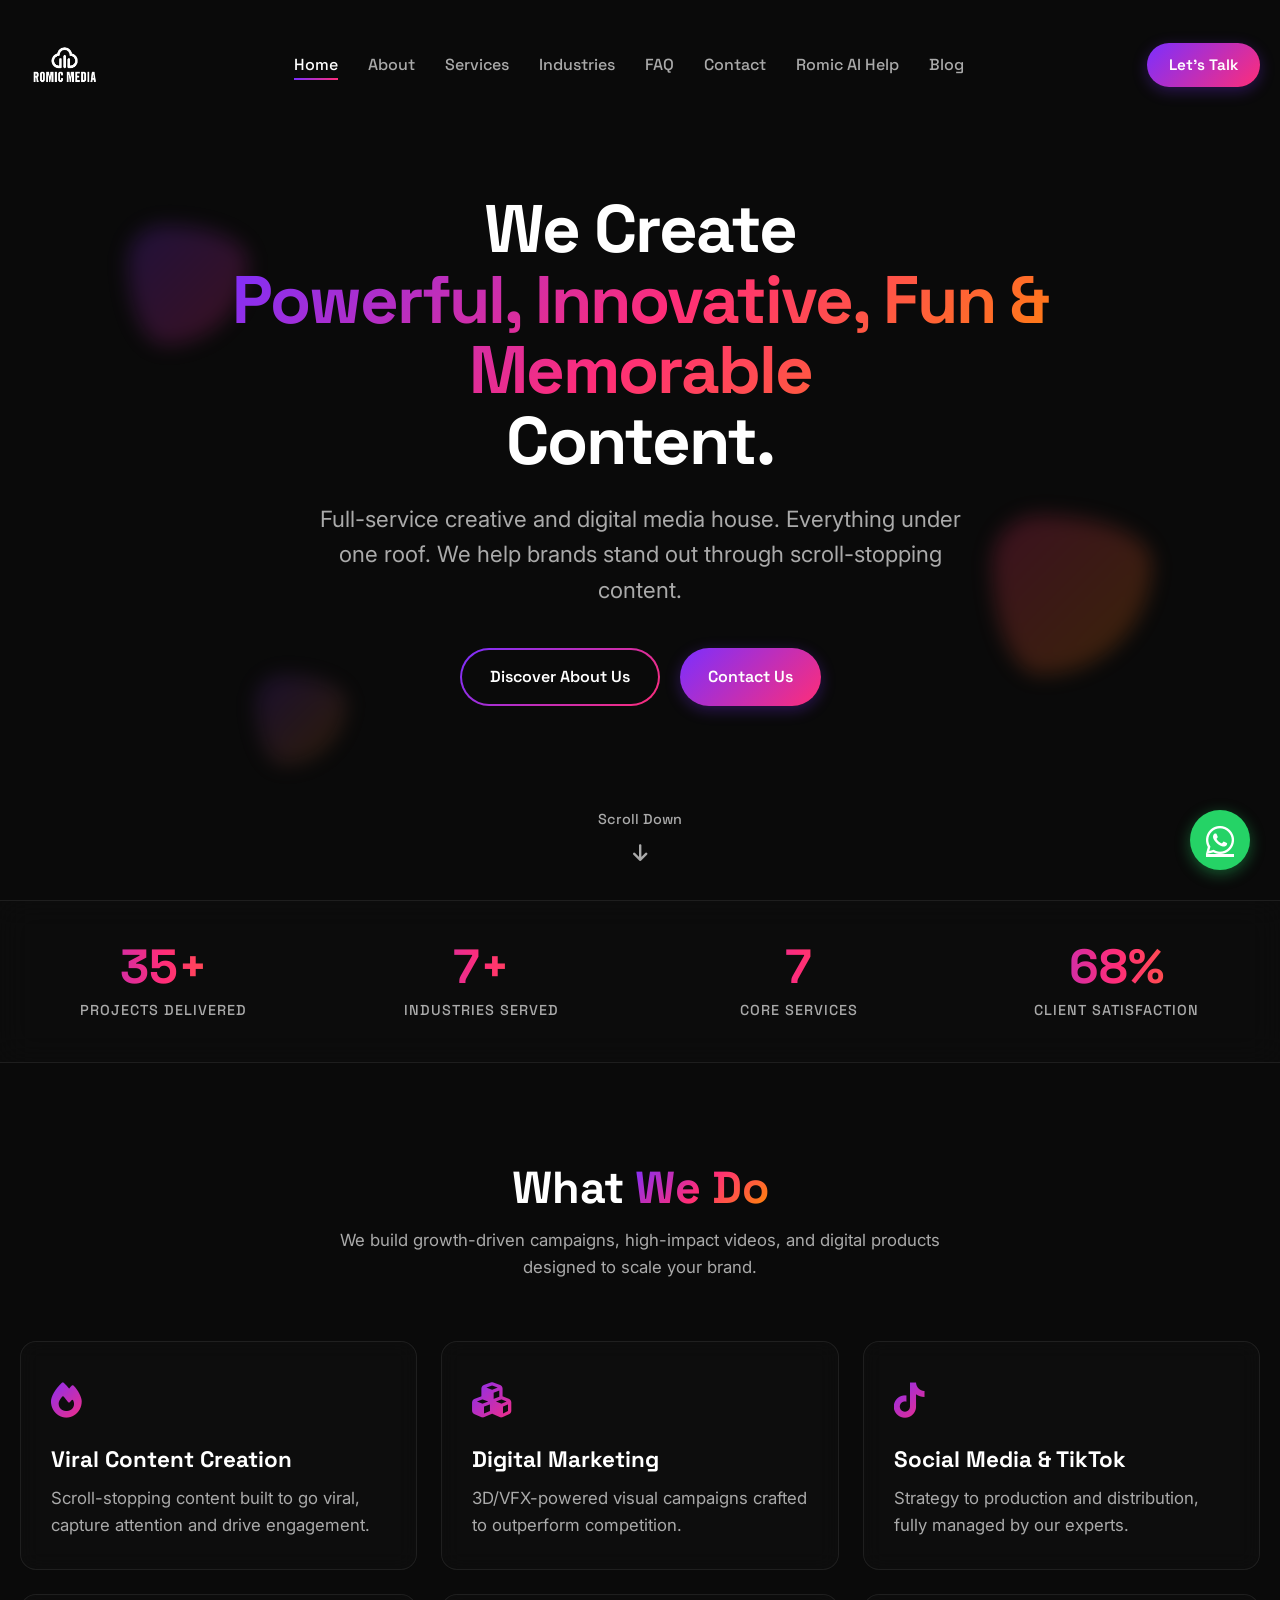
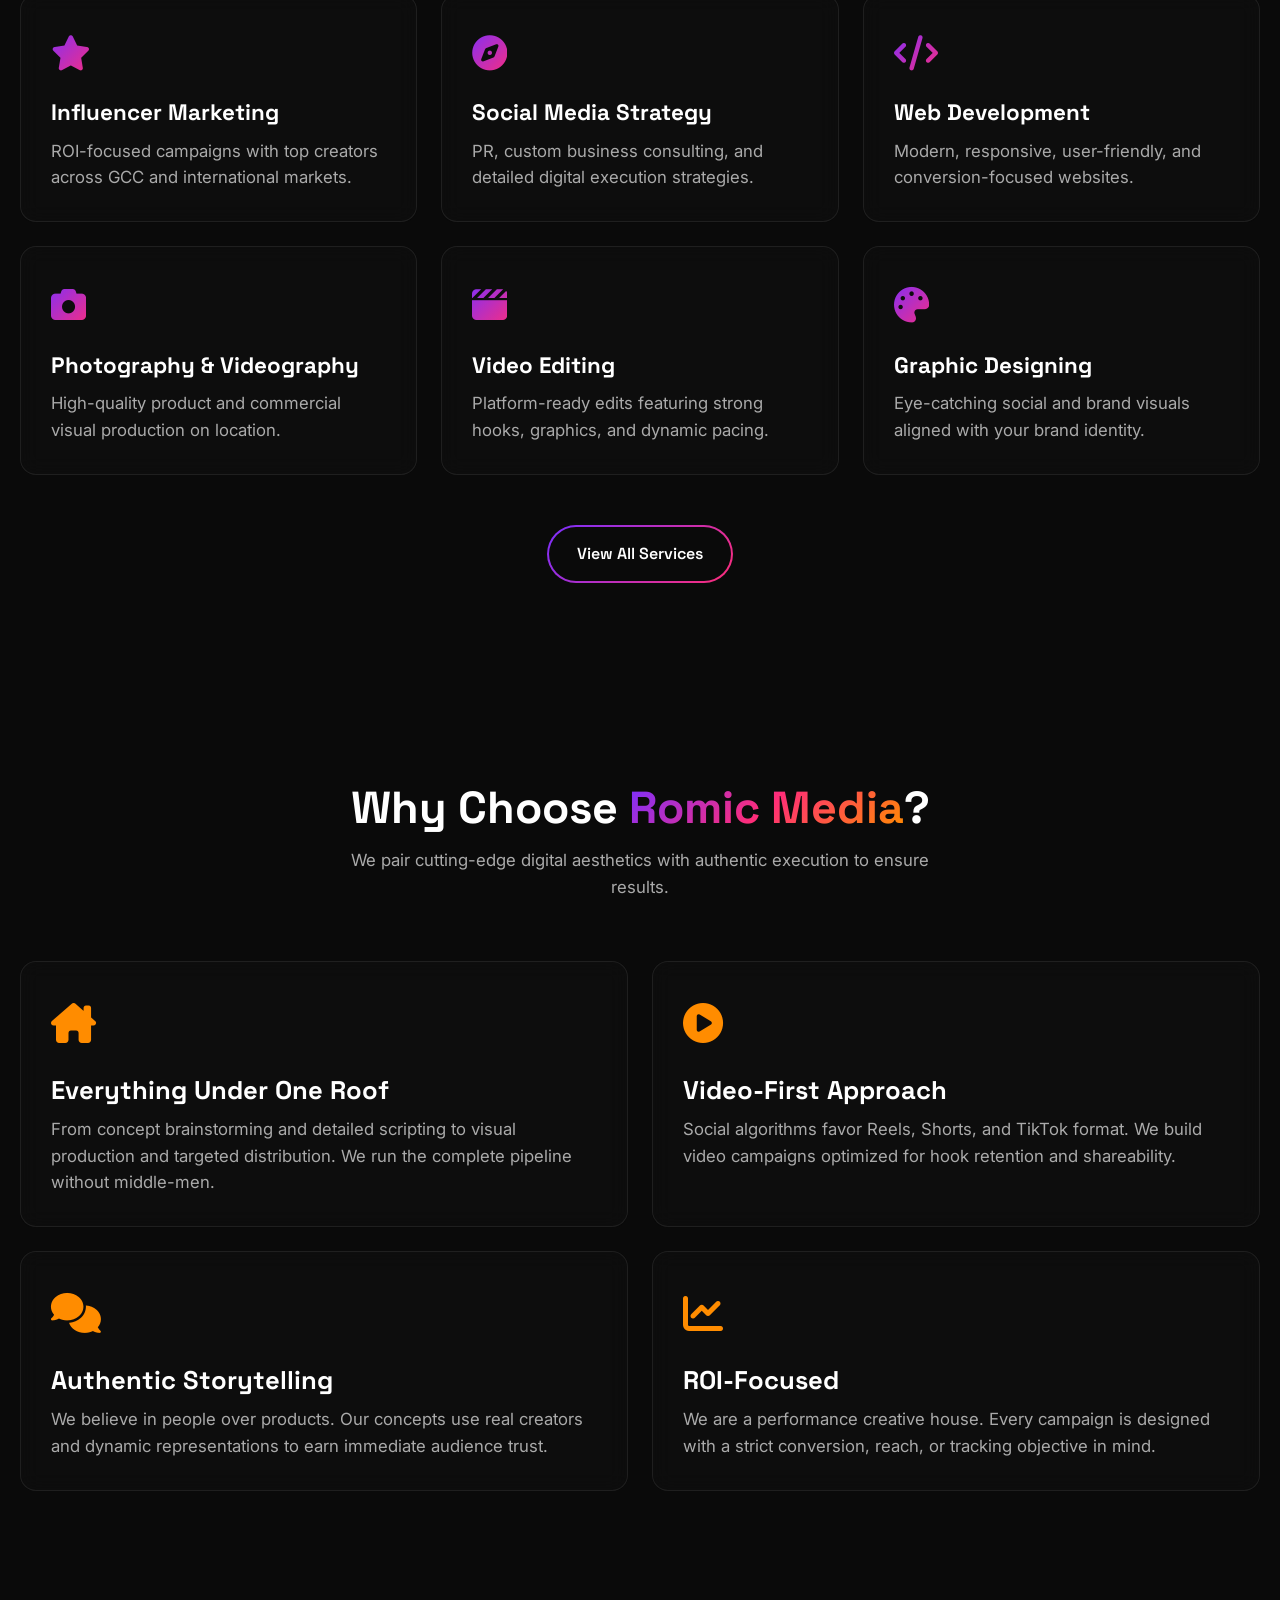
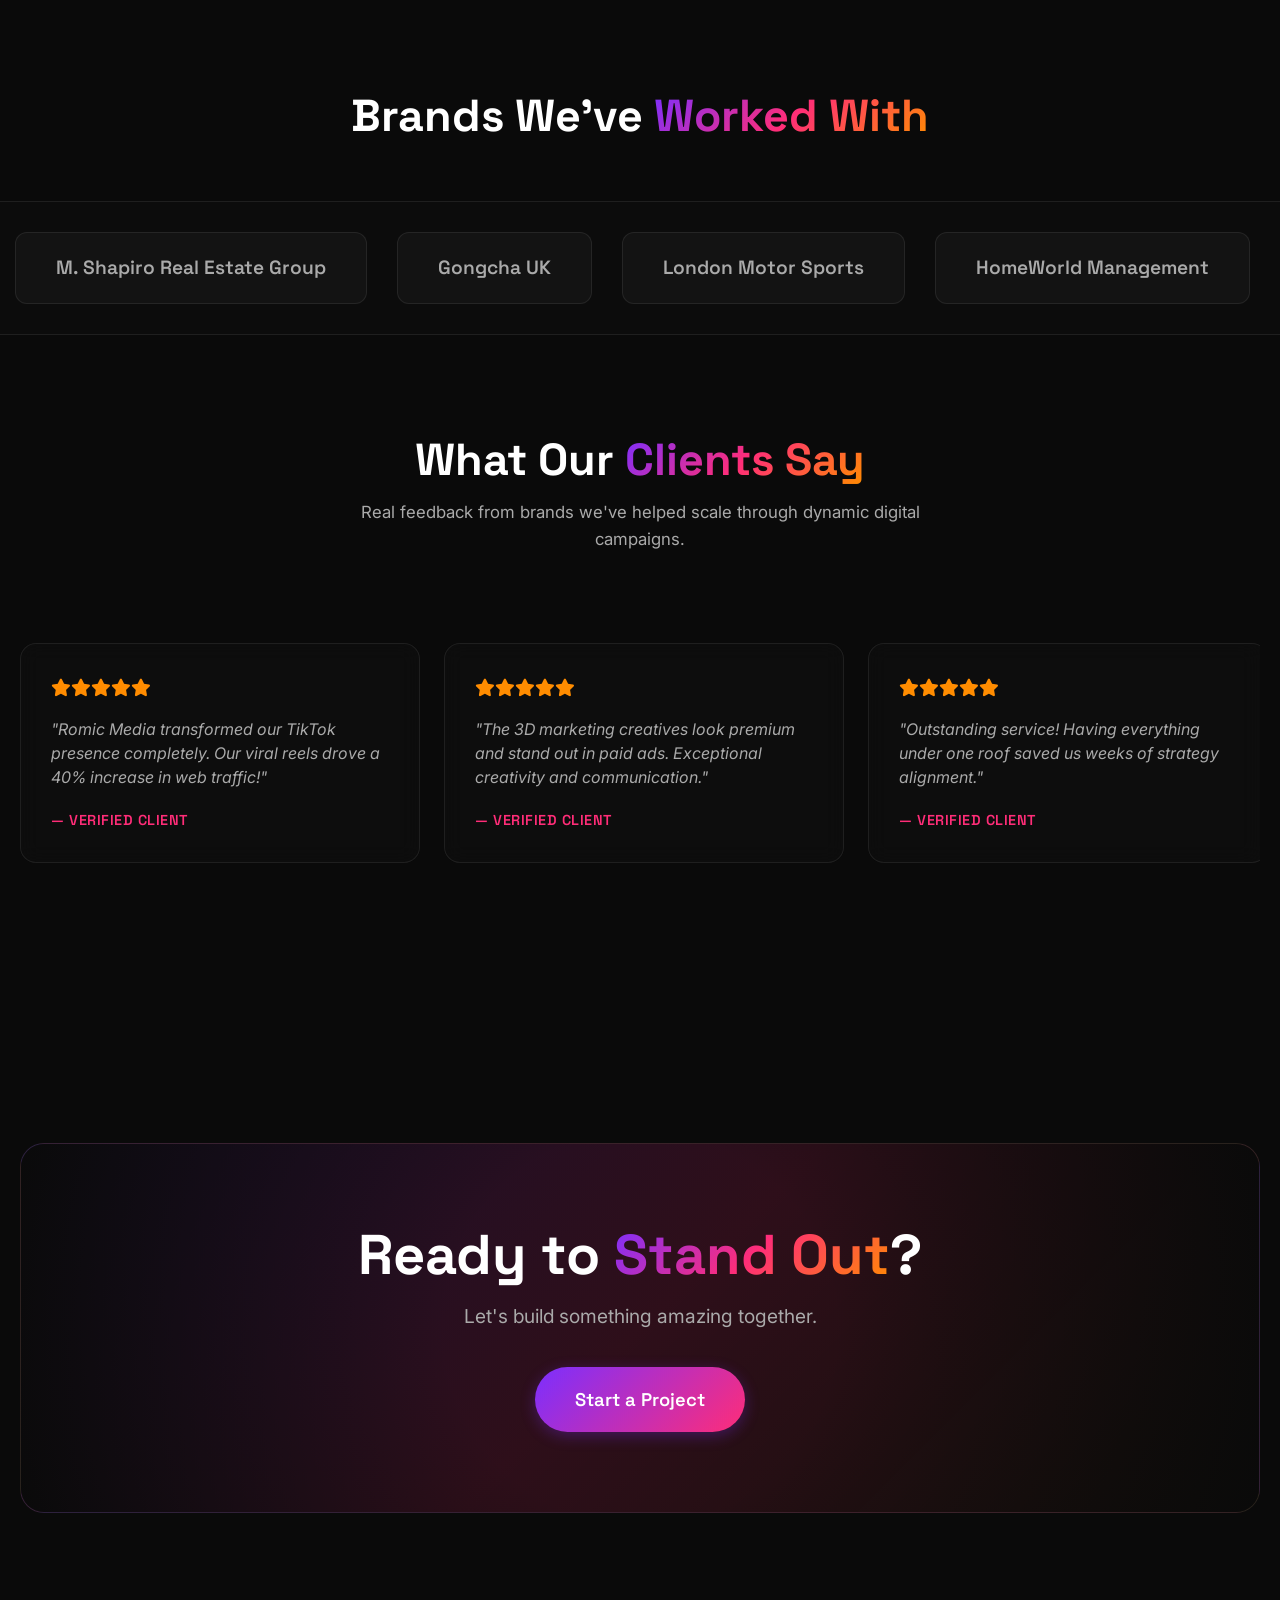
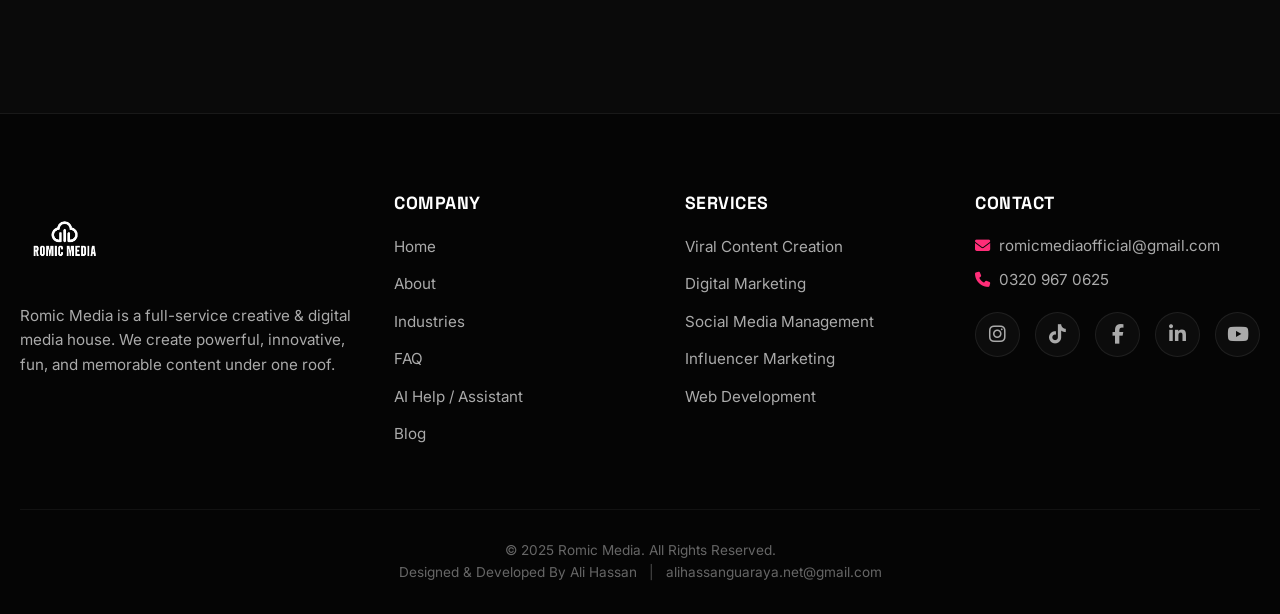
==== commit d23d186c: "Update index.html" ====
--- a/index.html
+++ b/index.html
@@ -46,7 +46,7 @@
       <li><a href="faq.html" class="nav-link">FAQ</a></li>
       <li><a href="contact.html" class="nav-link">Contact</a></li>
       <li><a href="https://www.chatbase.co/B4U5oP-RhPYTHTbgzU2lm/help" target="_blank" class="nav-link">Romic AI Help</a></li>
-    <li><a href="blog.html" class="nav-link">Blog</a></li>
+      <li><a href="blog.html" class="nav-link">Blog</a></li>
     </ul>
 
             <div class="nav-right-cta">
@@ -368,6 +368,7 @@
                     <li><a href="industries.html">Industries</a></li>
                     <li><a href="faq.html">FAQ</a></li>
                     <li><a href="https://www.chatbase.co/B4U5oP-RhPYTHTbgzU2lm/help" target="_blank">AI Help / Assistant</a></li>
+                <li><a href="blog.html">Blog</a></li>
                 </ul>
             </div>
             
@@ -394,7 +395,6 @@
                     <a href="#" class="social-circle-link"><i class="fa-brands fa-facebook-f"></i></a>
                     <a href="#" class="social-circle-link"><i class="fa-brands fa-linkedin-in"></i></a>
                     <a href="#" class="social-circle-link"><i class="fa-brands fa-youtube"></i></a>
-                    <li><a href="blog.html">Blog</a></li>
                 </div>
             </div>
         </div>
--- a/style.css
+++ b/style.css
@@ -1827,3 +1827,233 @@
     background: white !important;
 }
 
+
+
+/* ==========================================================================
+   BLOG PAGES (blog.html + individual blog post pages)
+   Add this block to the end of style.css
+   ========================================================================== */
+
+/* Blog Listing Grid */
+.blog-grid-section {
+    padding-top: 60px;
+}
+
+.blog-grid {
+    display: grid;
+    grid-template-columns: repeat(2, 1fr);
+    gap: 24px;
+}
+
+.blog-card {
+    display: flex;
+    flex-direction: column;
+    text-decoration: none;
+    color: inherit;
+    cursor: pointer;
+}
+
+.blog-card-icon {
+    font-size: 2rem;
+    margin-bottom: 16px;
+    background: linear-gradient(135deg, var(--accent-purple), var(--accent-pink));
+    -webkit-background-clip: text;
+    -webkit-text-fill-color: transparent;
+    background-clip: text;
+    display: inline-block;
+    width: fit-content;
+}
+
+.blog-card-tag {
+    display: inline-block;
+    width: fit-content;
+    font-family: var(--font-title);
+    font-weight: 600;
+    font-size: 0.78rem;
+    text-transform: uppercase;
+    letter-spacing: 0.5px;
+    color: var(--accent-orange);
+    margin-bottom: 12px;
+}
+
+.blog-card-title {
+    font-size: 1.35rem;
+    line-height: 1.3;
+    margin-bottom: 12px;
+}
+
+.blog-card-excerpt {
+    font-size: 0.95rem;
+    margin-bottom: 20px;
+    flex-grow: 1;
+}
+
+.blog-card-meta {
+    display: flex;
+    gap: 18px;
+    margin-bottom: 18px;
+    font-family: var(--font-title);
+    font-size: 0.82rem;
+    color: var(--text-muted);
+}
+
+.blog-card-meta i {
+    margin-right: 5px;
+    color: var(--accent-pink);
+}
+
+.blog-card-link {
+    display: inline-flex;
+    align-items: center;
+    gap: 8px;
+    color: var(--text-primary);
+    text-decoration: none;
+    font-family: var(--font-title);
+    font-weight: 600;
+    font-size: 0.95rem;
+    transition: var(--transition-medium);
+    width: fit-content;
+}
+
+.blog-card:hover .blog-card-link {
+    gap: 12px;
+    color: var(--accent-pink);
+}
+
+/* Blog Post Hero */
+.blog-post-hero {
+    text-align: left;
+    max-width: 900px;
+    margin: 0 auto;
+    padding-left: 20px;
+    padding-right: 20px;
+}
+
+.blog-post-hero .banner-title {
+    font-size: 2.6rem;
+    margin-top: 10px;
+}
+
+.blog-back-link {
+    display: inline-flex;
+    align-items: center;
+    gap: 8px;
+    color: var(--text-secondary);
+    text-decoration: none;
+    font-family: var(--font-title);
+    font-weight: 500;
+    font-size: 0.95rem;
+    margin-bottom: 20px;
+    transition: var(--transition-medium);
+}
+
+.blog-back-link:hover {
+    color: var(--accent-pink);
+}
+
+.blog-post-meta {
+    display: flex;
+    flex-wrap: wrap;
+    gap: 24px;
+    margin-top: 20px;
+    font-family: var(--font-title);
+    font-size: 0.9rem;
+    color: var(--text-secondary);
+}
+
+.blog-post-meta i {
+    margin-right: 6px;
+    color: var(--accent-pink);
+}
+
+/* Blog Post Article Body */
+.blog-post-content {
+    max-width: 900px;
+}
+
+.blog-article {
+    padding: 50px;
+}
+
+.blog-article h2 {
+    font-size: 1.6rem;
+    margin-top: 36px;
+    margin-bottom: 16px;
+}
+
+.blog-article h2:first-child {
+    margin-top: 0;
+}
+
+.blog-article h3 {
+    font-size: 1.2rem;
+    margin-top: 24px;
+    margin-bottom: 12px;
+    color: var(--accent-orange);
+}
+
+.blog-article p {
+    margin-bottom: 16px;
+    line-height: 1.8;
+}
+
+.blog-article ul {
+    margin: 0 0 20px 20px;
+    padding: 0;
+}
+
+.blog-article ul li {
+    color: var(--text-secondary);
+    margin-bottom: 10px;
+    line-height: 1.7;
+    padding-left: 8px;
+}
+
+.blog-article strong {
+    color: var(--text-primary);
+}
+
+.blog-article em {
+    color: var(--text-primary);
+    font-style: italic;
+}
+
+/* In-article CTA box */
+.blog-cta-box {
+    margin-top: 50px;
+    padding: 36px;
+    border-radius: 16px;
+    text-align: center;
+    background: linear-gradient(135deg, rgba(123, 47, 255, 0.12) 0%, rgba(255, 45, 120, 0.12) 100%);
+    border: 1px solid var(--glass-border);
+}
+
+.blog-cta-box h3 {
+    font-size: 1.4rem;
+    margin-bottom: 10px;
+    color: var(--text-primary) !important;
+}
+
+.blog-cta-box p {
+    margin-bottom: 22px;
+}
+
+/* Responsive */
+@media (max-width: 768px) {
+    .blog-grid {
+        grid-template-columns: 1fr;
+    }
+
+    .blog-post-hero .banner-title {
+        font-size: 2rem;
+    }
+
+    .blog-article {
+        padding: 28px 22px;
+    }
+
+    .blog-post-meta {
+        gap: 14px;
+        font-size: 0.82rem;
+    }
+}
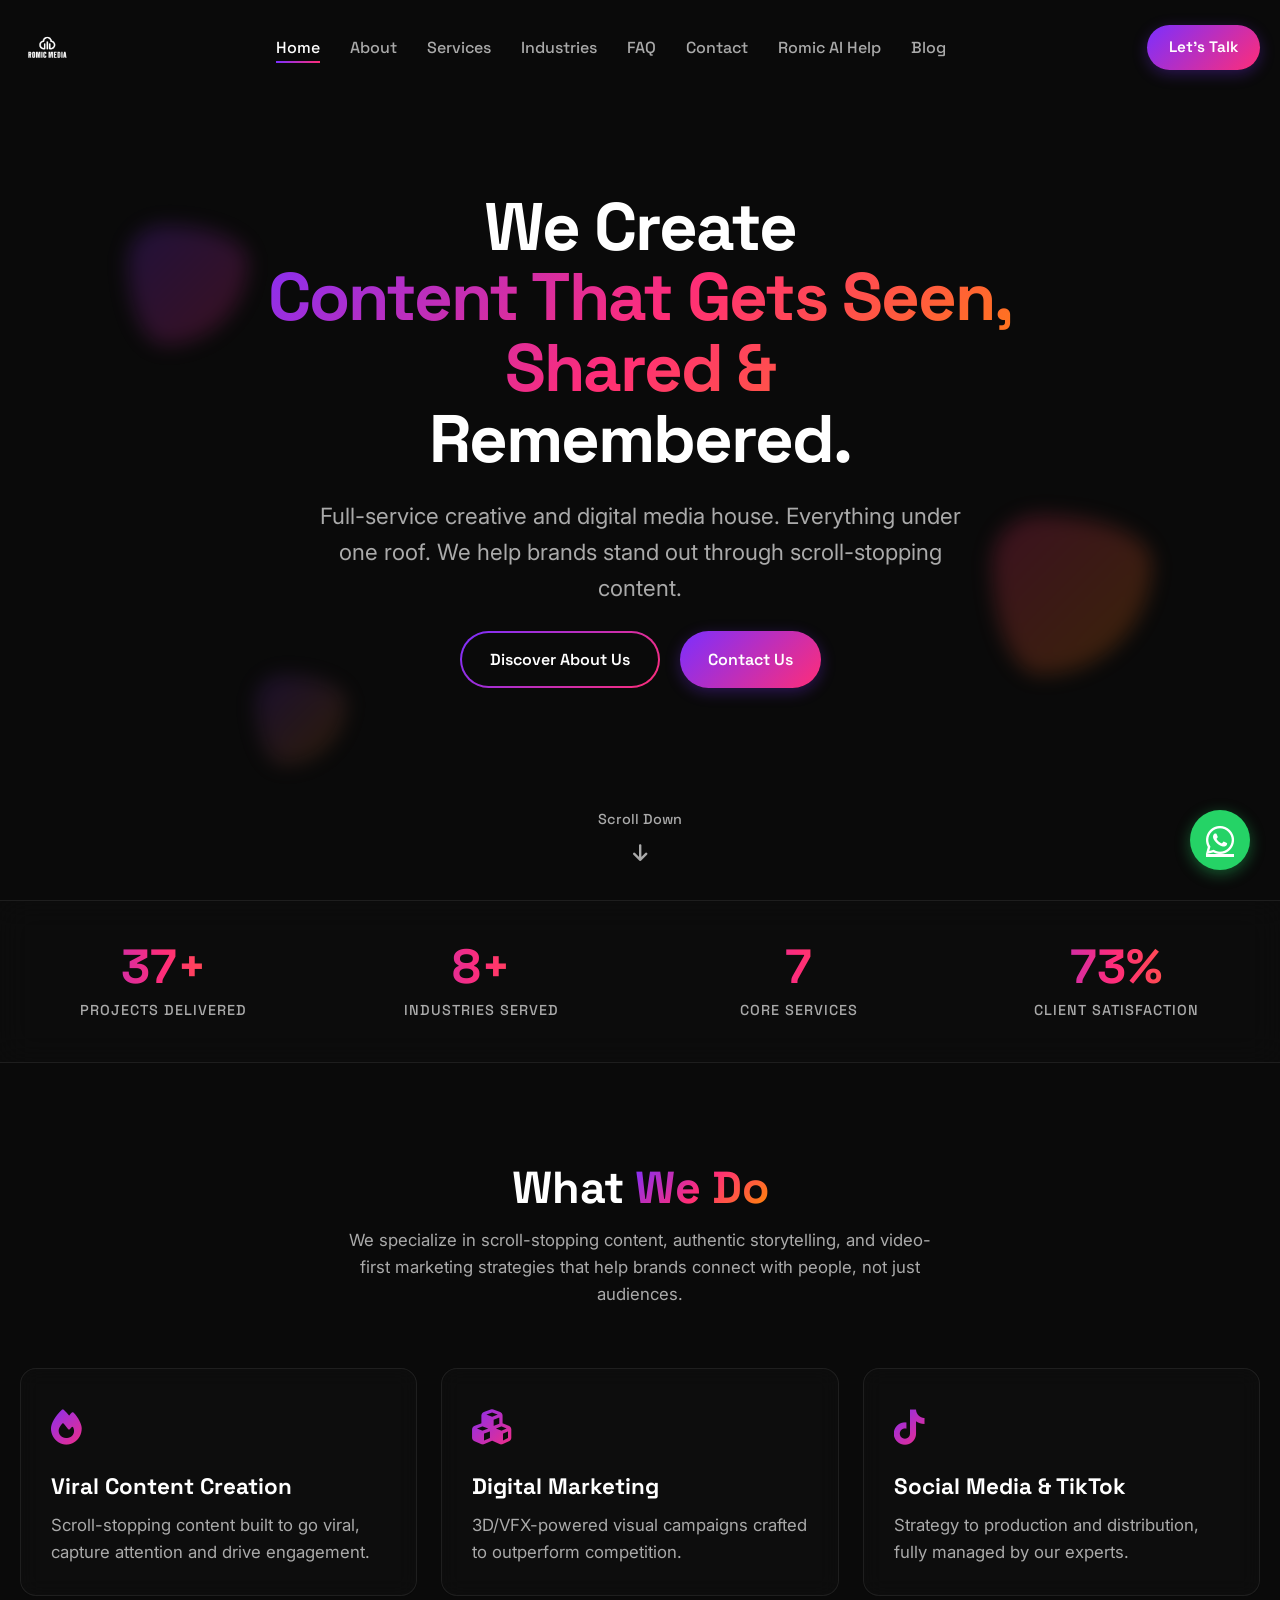
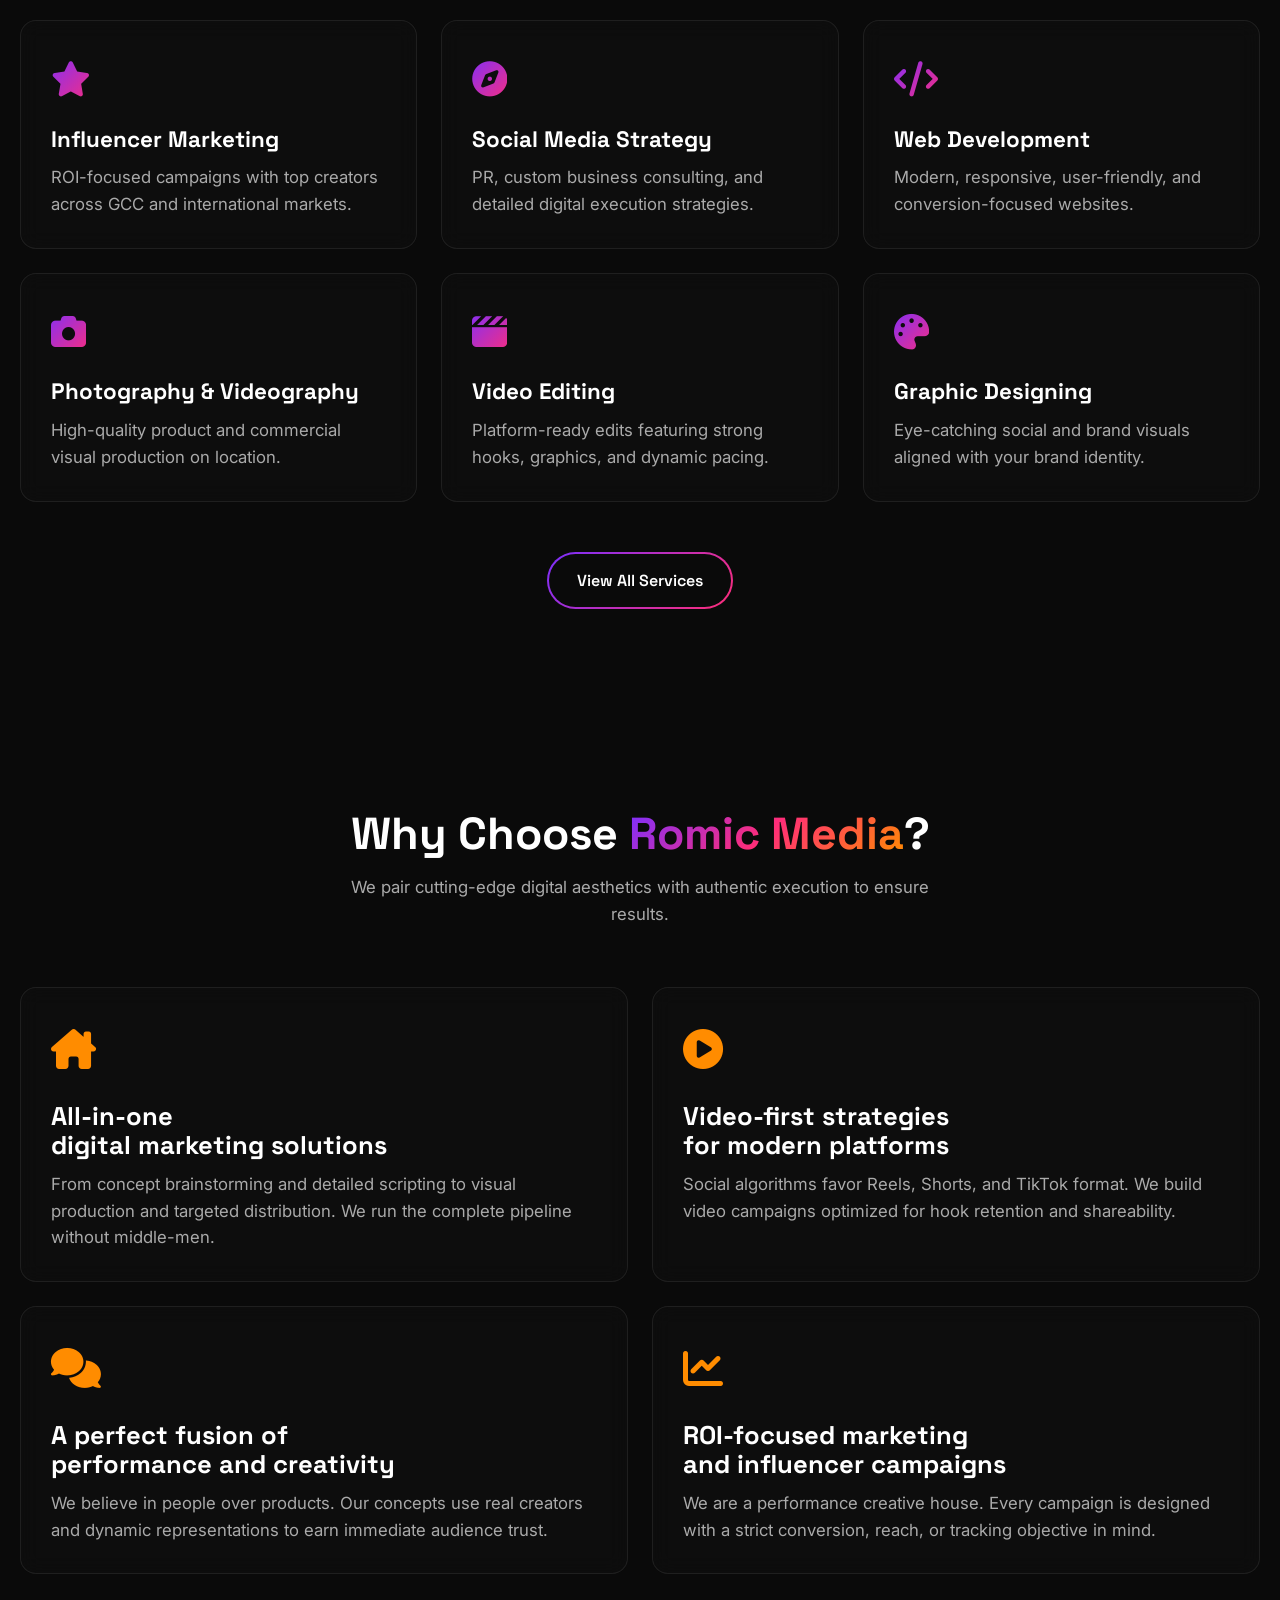
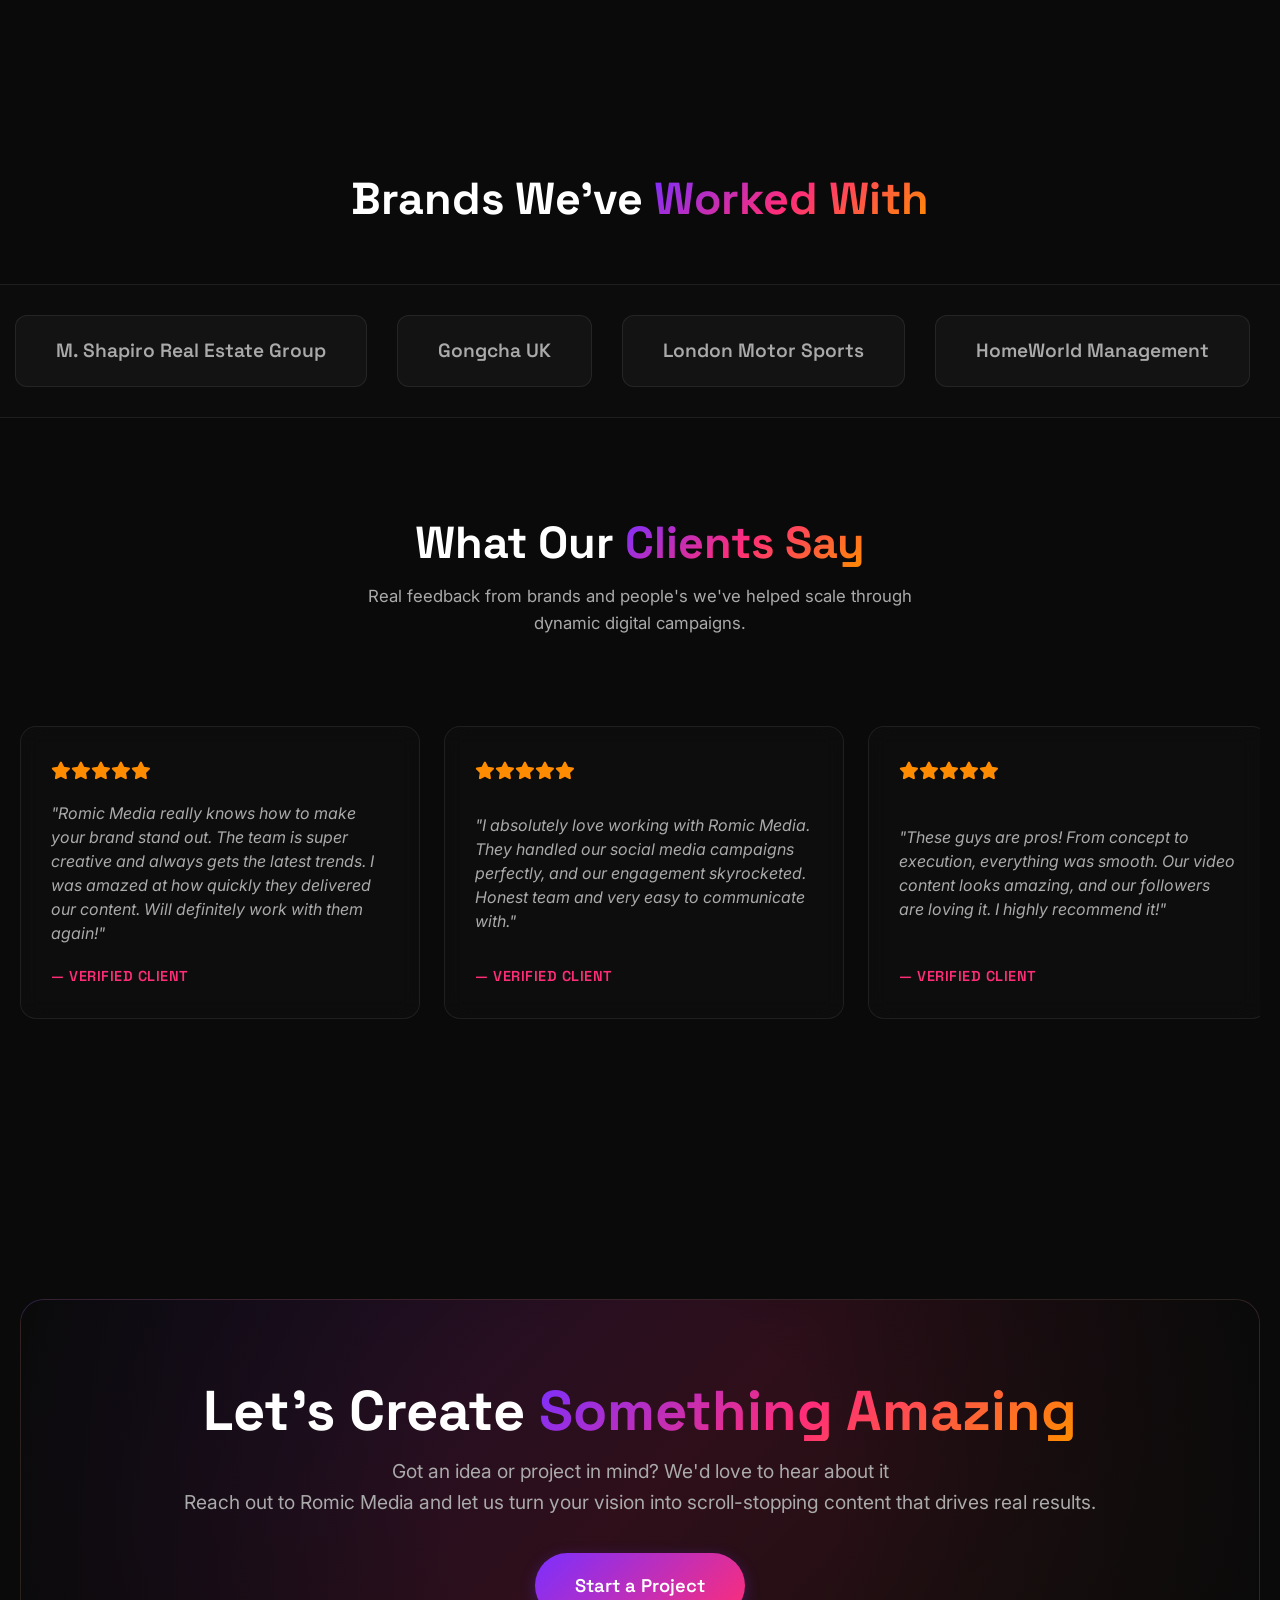
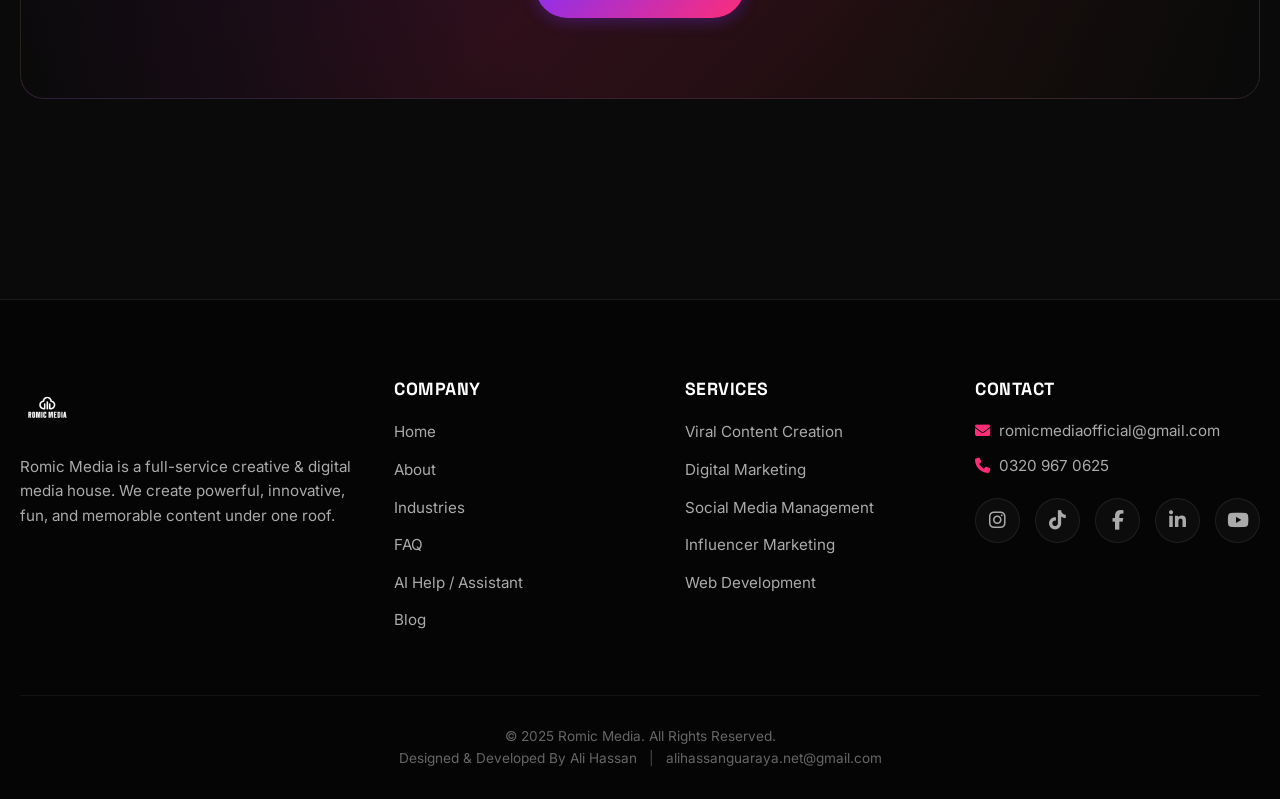
==== commit ee76d94a: "Update index.html" ====
--- a/index.html
+++ b/index.html
@@ -66,7 +66,7 @@
         
         <div class="hero-content">
             <h1 class="hero-title">
-                We Create <span class="gradient-text">Powerful, Innovative, Fun & Memorable</span> Content.
+                We Create <span class="gradient-text"> Content That Gets Seen, Shared & </span> Remembered.
             </h1>
             <p class="hero-subtitle">
                 Full-service creative and digital media house. Everything under one roof. We help brands stand out through scroll-stopping content.
@@ -109,8 +109,10 @@
     <section class="services-snapshot-section reveal">
         <div class="section-title-wrapper">
             <h2 class="section-title">What <span class="gradient-text">We Do</span></h2>
-            <p class="section-subtitle">We build growth-driven campaigns, high-impact videos, and digital products designed to scale your brand.</p>
-        </div>
+<p class="section-subtitle">
+  We specialize in scroll-stopping content, authentic storytelling, and video-first marketing strategies that help brands connect with people, not just audiences. 
+</p>
+        </div> 
         
         <div class="services-grid">
             <!-- 1. Viral Content Creation -->
@@ -192,25 +194,25 @@
         <div class="why-grid">
             <div class="glass-card glass-card-purple">
                 <div class="why-icon"><i class="fa-solid fa-house-chimney"></i></div>
-                <h3 class="why-card-title">Everything Under One Roof</h3>
+                <h3 class="why-card-title">All-in-one <br>digital marketing solutions </h3>
                 <p>From concept brainstorming and detailed scripting to visual production and targeted distribution. We run the complete pipeline without middle-men.</p>
             </div>
             
             <div class="glass-card glass-card-pink">
                 <div class="why-icon"><i class="fa-solid fa-circle-play"></i></div>
-                <h3 class="why-card-title">Video-First Approach</h3>
+                <h3 class="why-card-title">Video-first strategies <br>for modern platforms</h3>
                 <p>Social algorithms favor Reels, Shorts, and TikTok format. We build video campaigns optimized for hook retention and shareability.</p>
             </div>
             
             <div class="glass-card glass-card-orange">
                 <div class="why-icon"><i class="fa-solid fa-comments"></i></div>
-                <h3 class="why-card-title">Authentic Storytelling</h3>
+                <h3 class="why-card-title">A perfect fusion of <br> performance and creativity</h3>
                 <p>We believe in people over products. Our concepts use real creators and dynamic representations to earn immediate audience trust.</p>
             </div>
             
             <div class="glass-card glass-card-purple">
                 <div class="why-icon"><i class="fa-solid fa-chart-line"></i></div>
-                <h3 class="why-card-title">ROI-Focused</h3>
+                <h3 class="why-card-title">ROI-focused marketing <br>and influencer campaigns </h3>
                 <p>We are a performance creative house. Every campaign is designed with a strict conversion, reach, or tracking objective in mind.</p>
             </div>
         </div>
@@ -246,7 +248,7 @@
     <section class="reviews-section reveal">
         <div class="section-title-wrapper">
             <h2 class="section-title">What Our <span class="gradient-text">Clients Say</span></h2>
-            <p class="section-subtitle">Real feedback from brands we've helped scale through dynamic digital campaigns.</p>
+            <p class="section-subtitle">Real feedback from brands and people's we've helped scale through dynamic digital campaigns.</p>
         </div>
         
         <div class="reviews-carousel-wrapper">
@@ -256,7 +258,7 @@
                     <div class="review-stars">
                         <i class="fa-solid fa-star"></i><i class="fa-solid fa-star"></i><i class="fa-solid fa-star"></i><i class="fa-solid fa-star"></i><i class="fa-solid fa-star"></i>
                     </div>
-                    <p class="review-text">"Romic Media transformed our TikTok presence completely. Our viral reels drove a 40% increase in web traffic!"</p>
+                    <p class="review-text">"Romic Media really knows how to make your brand stand out. The team is super creative and always gets the latest trends. I was amazed at how quickly they delivered our content. Will definitely work with them again!"</p>
                     <div class="review-author">— Verified Client</div>
                 </div>
                 <!-- 2 -->
@@ -264,7 +266,7 @@
                     <div class="review-stars">
                         <i class="fa-solid fa-star"></i><i class="fa-solid fa-star"></i><i class="fa-solid fa-star"></i><i class="fa-solid fa-star"></i><i class="fa-solid fa-star"></i>
                     </div>
-                    <p class="review-text">"The 3D marketing creatives look premium and stand out in paid ads. Exceptional creativity and communication."</p>
+                    <p class="review-text">"I absolutely love working with Romic Media. They handled our social media campaigns perfectly, and our engagement skyrocketed. Honest team and very easy to communicate with."</p>
                     <div class="review-author">— Verified Client</div>
                 </div>
                 <!-- 3 -->
@@ -272,7 +274,7 @@
                     <div class="review-stars">
                         <i class="fa-solid fa-star"></i><i class="fa-solid fa-star"></i><i class="fa-solid fa-star"></i><i class="fa-solid fa-star"></i><i class="fa-solid fa-star"></i>
                     </div>
-                    <p class="review-text">"Outstanding service! Having everything under one roof saved us weeks of strategy alignment."</p>
+                    <p class="review-text">"These guys are pros! From concept to execution, everything was smooth. Our video content looks amazing, and our followers are loving it. I highly recommend it!"</p>
                     <div class="review-author">— Verified Client</div>
                 </div>
                 <!-- 4 -->
@@ -280,7 +282,9 @@
                     <div class="review-stars">
                         <i class="fa-solid fa-star"></i><i class="fa-solid fa-star"></i><i class="fa-solid fa-star"></i><i class="fa-solid fa-star"></i><i class="fa-solid fa-star"></i>
                     </div>
-                    <p class="review-text">"Highly ROI-focused. We got exactly what we paid for and more. Best media house we've worked with."</p>
+                    <p class="review-text">
+                        "Super creative team. I hired them for influencer marketing, and it was a total success. They know how to pick the right influencers for your brand."<p>
+
                     <div class="review-author">— Verified Client</div>
                 </div>
                 <!-- 5 -->
@@ -288,7 +292,7 @@
                     <div class="review-stars">
                         <i class="fa-solid fa-star"></i><i class="fa-solid fa-star"></i><i class="fa-solid fa-star"></i><i class="fa-solid fa-star"></i><i class="fa-solid fa-star"></i>
                     </div>
-                    <p class="review-text">"Their influencer network across the GCC is impressive. Sourced the perfect creators for our skincare line launch."</p>
+                    <p class="review-text">"Romic Media made my website and social media content look so professional. The design and videos are top-notch. Really happy with their work."</p>
                     <div class="review-author">— Verified Client</div>
                 </div>
                 <!-- 6 -->
@@ -296,7 +300,7 @@
                     <div class="review-stars">
                         <i class="fa-solid fa-star"></i><i class="fa-solid fa-star"></i><i class="fa-solid fa-star"></i><i class="fa-solid fa-star"></i><i class="fa-solid fa-star"></i>
                     </div>
-                    <p class="review-text">"The website they developed is fast, responsive, and has a sleek dark aesthetic. A pleasure to work with."</p>
+                    <p class="review-text">"Had a great experience with Romic Media. They are friendly, creative, and deliver what they promise. Totally recommended for any business looking to grow online."</p>
                     <div class="review-author">— Verified Client</div>
                 </div>
                 <!-- 7 -->
@@ -304,7 +308,7 @@
                     <div class="review-stars">
                         <i class="fa-solid fa-star"></i><i class="fa-solid fa-star"></i><i class="fa-solid fa-star"></i><i class="fa-solid fa-star"></i><i class="fa-solid fa-star"></i>
                     </div>
-                    <p class="review-text">"Professional editing with great hook execution. Our social media view time doubled within a month."</p>
+                    <p class="review-text">"I love the energy and creativity of this team. They made our brand content fun and memorable. Very happy with the results."</p>
                     <div class="review-author">— Verified Client</div>
                 </div>
                 <!-- 8 -->
@@ -312,7 +316,7 @@
                     <div class="review-stars">
                         <i class="fa-solid fa-star"></i><i class="fa-solid fa-star"></i><i class="fa-solid fa-star"></i><i class="fa-solid fa-star"></i><i class="fa-solid fa-star"></i>
                     </div>
-                    <p class="review-text">"Excellent brand strategy support. They helped align our message and position us ahead of major rivals."</p>
+                    <p class="review-text">"I wasn't expecting such fast results! Romic Media handled everything from graphics to videos and made sure our social media looked amazing. Great team!"</p>
                     <div class="review-author">— Verified Client</div>
                 </div>
                 <!-- 9 -->
@@ -320,7 +324,7 @@
                     <div class="review-stars">
                         <i class="fa-solid fa-star"></i><i class="fa-solid fa-star"></i><i class="fa-solid fa-star"></i><i class="fa-solid fa-star"></i><i class="fa-solid fa-star"></i>
                     </div>
-                    <p class="review-text">"Stunning food visuals and videography. The content filled our tables over the weekend!"</p>
+                    <p class="review-text">"They helped us with our digital marketing and influencer campaigns. Really saw a boost in engagement and followers. The team is very professional and chill at the same time."</p>
                     <div class="review-author">— Verified Client</div>
                 </div>
                 <!-- 10 -->
@@ -328,7 +332,7 @@
                     <div class="review-stars">
                         <i class="fa-solid fa-star"></i><i class="fa-solid fa-star"></i><i class="fa-solid fa-star"></i><i class="fa-solid fa-star"></i><i class="fa-solid fa-star"></i>
                     </div>
-                    <p class="review-text">"Fast delivery and amazing creative insight. We highly recommend them for real estate visuals."</p>
+                    <p class="review-text">"Romic Media is the real deal! The videos, graphics, and social media strategies are all amazing. Their personal touch makes the content feel authentic. I loved working with them."</p>
                     <div class="review-author">— Verified Client</div>
                 </div>
             </div>
@@ -339,8 +343,10 @@
     <section class="reveal">
         <div class="final-cta-section">
             <div class="final-cta-content">
-                <h2 class="final-cta-title">Ready to <span class="gradient-text">Stand Out</span>?</h2>
-                <p class="final-cta-subtext">Let's build something amazing together.</p>
+                <h2 class="final-cta-title">Let's Create  <span class="gradient-text">Something Amazing</span></h2>
+                <p class="final-cta-subtext">Got an idea or project in mind? We'd love to hear about it <br> Reach out to Romic Media and let us turn your vision into scroll-stopping content that drives real results. 
+
+</p>
                 <a href="contact.html" class="btn btn-solid" style="padding: 18px 40px; font-size: 1.15rem;">Start a Project</a>
             </div>
         </div>
--- a/style.css
+++ b/style.css
@@ -277,7 +277,7 @@
 }
 
 .logo-img {
-    height: 90px; /* logo size setting */
+    height: 55px; /* logo size setting */
     object-fit: contain;
     transition: var(--transition-medium);
 }
@@ -476,7 +476,7 @@
     display: flex;
     align-items: center;
     position: relative;
-    padding-top: 120px;
+    padding-top: 100px;
     padding-bottom: 60px;
     overflow: hidden;
 }
@@ -511,7 +511,7 @@
 .hero-subtitle {
     font-size: 1.4rem;
     color: var(--text-secondary);
-    margin-bottom: 40px;
+    margin-bottom: 25px;
     max-width: 650px;
     margin-left: auto;
     margin-right: auto;
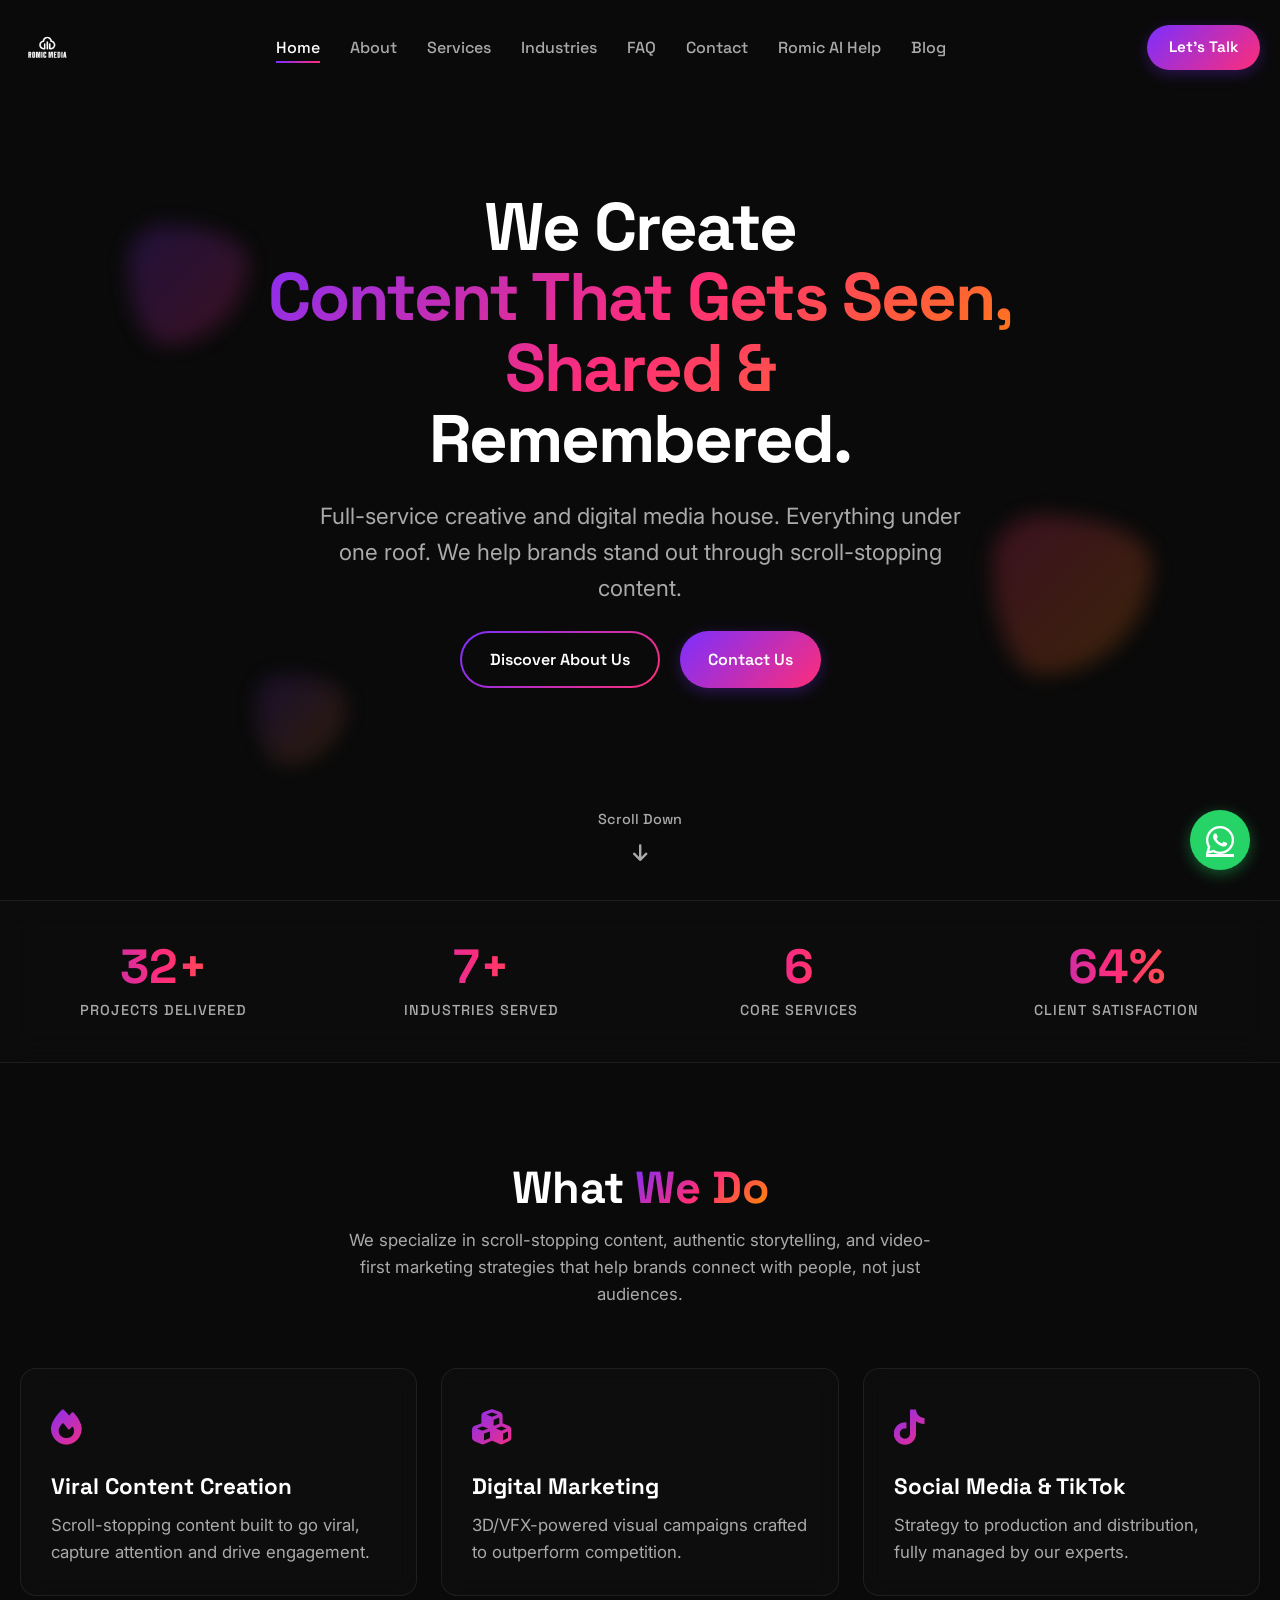
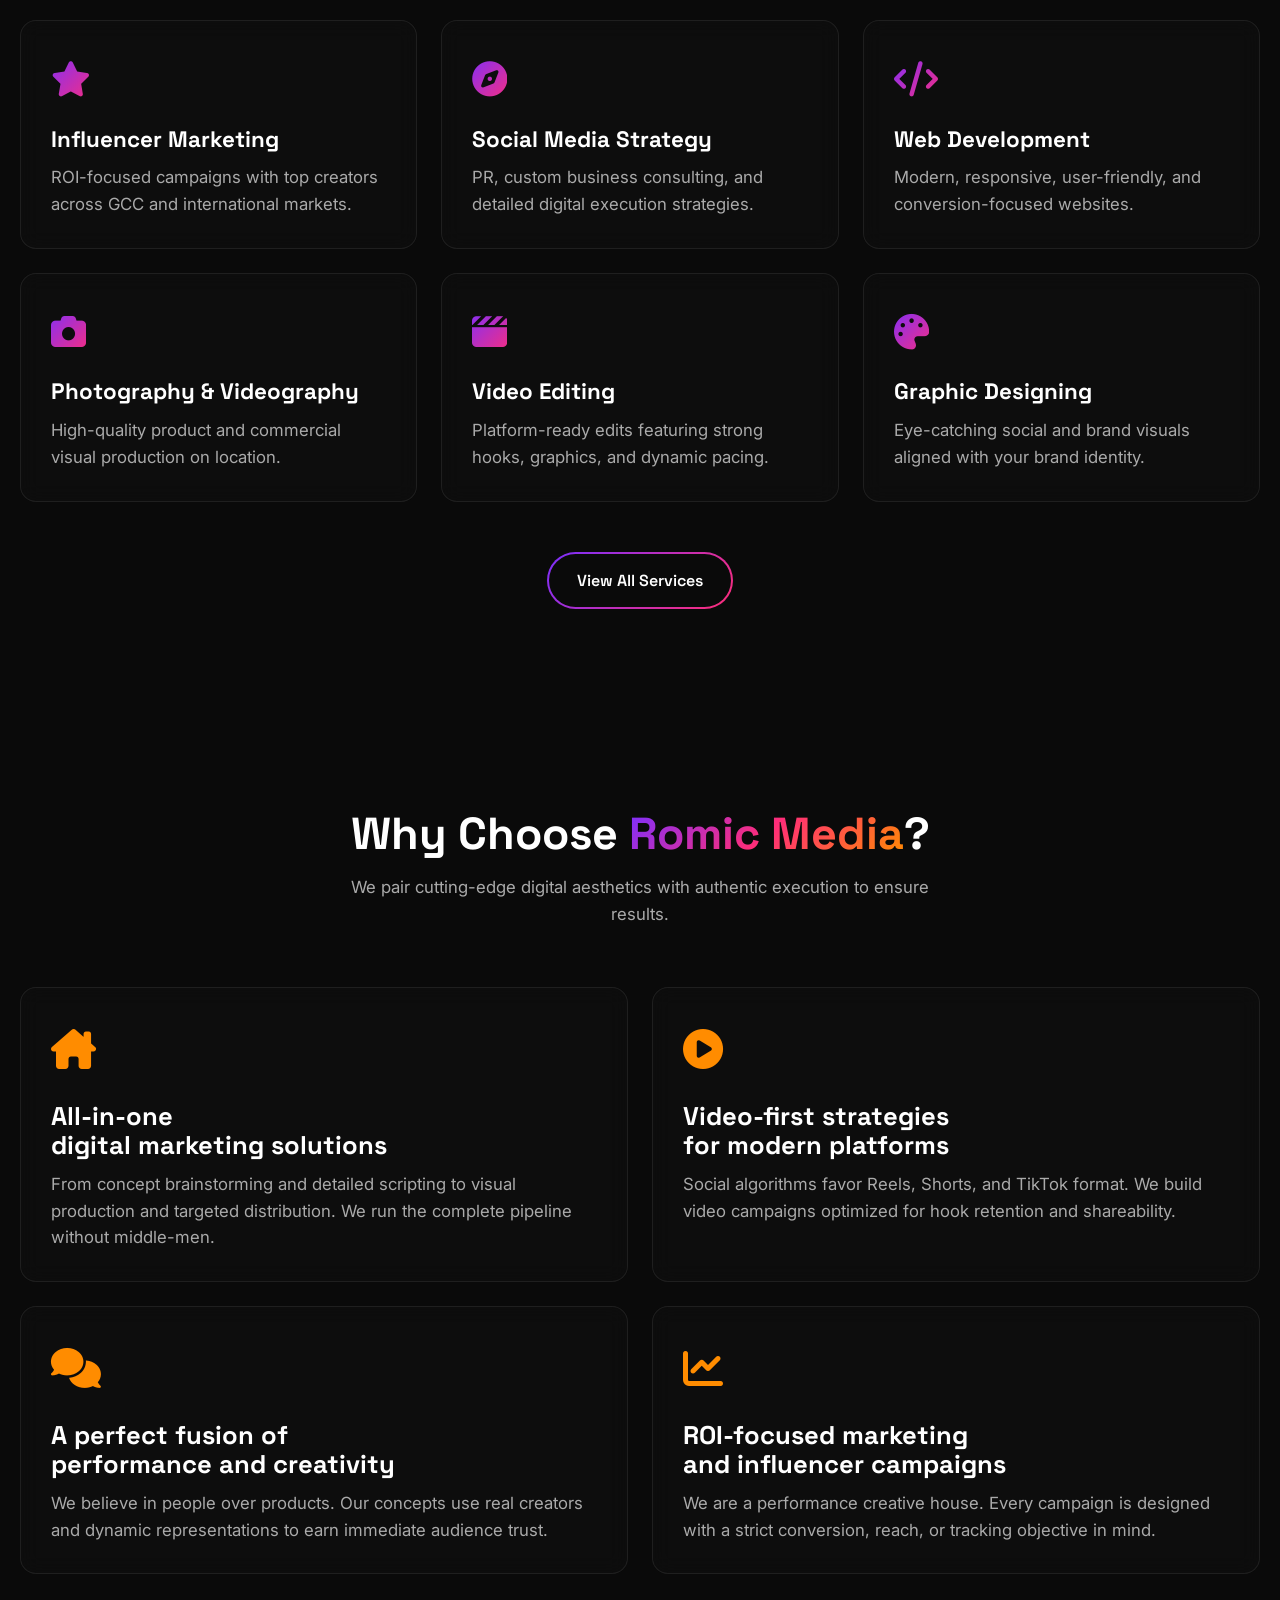
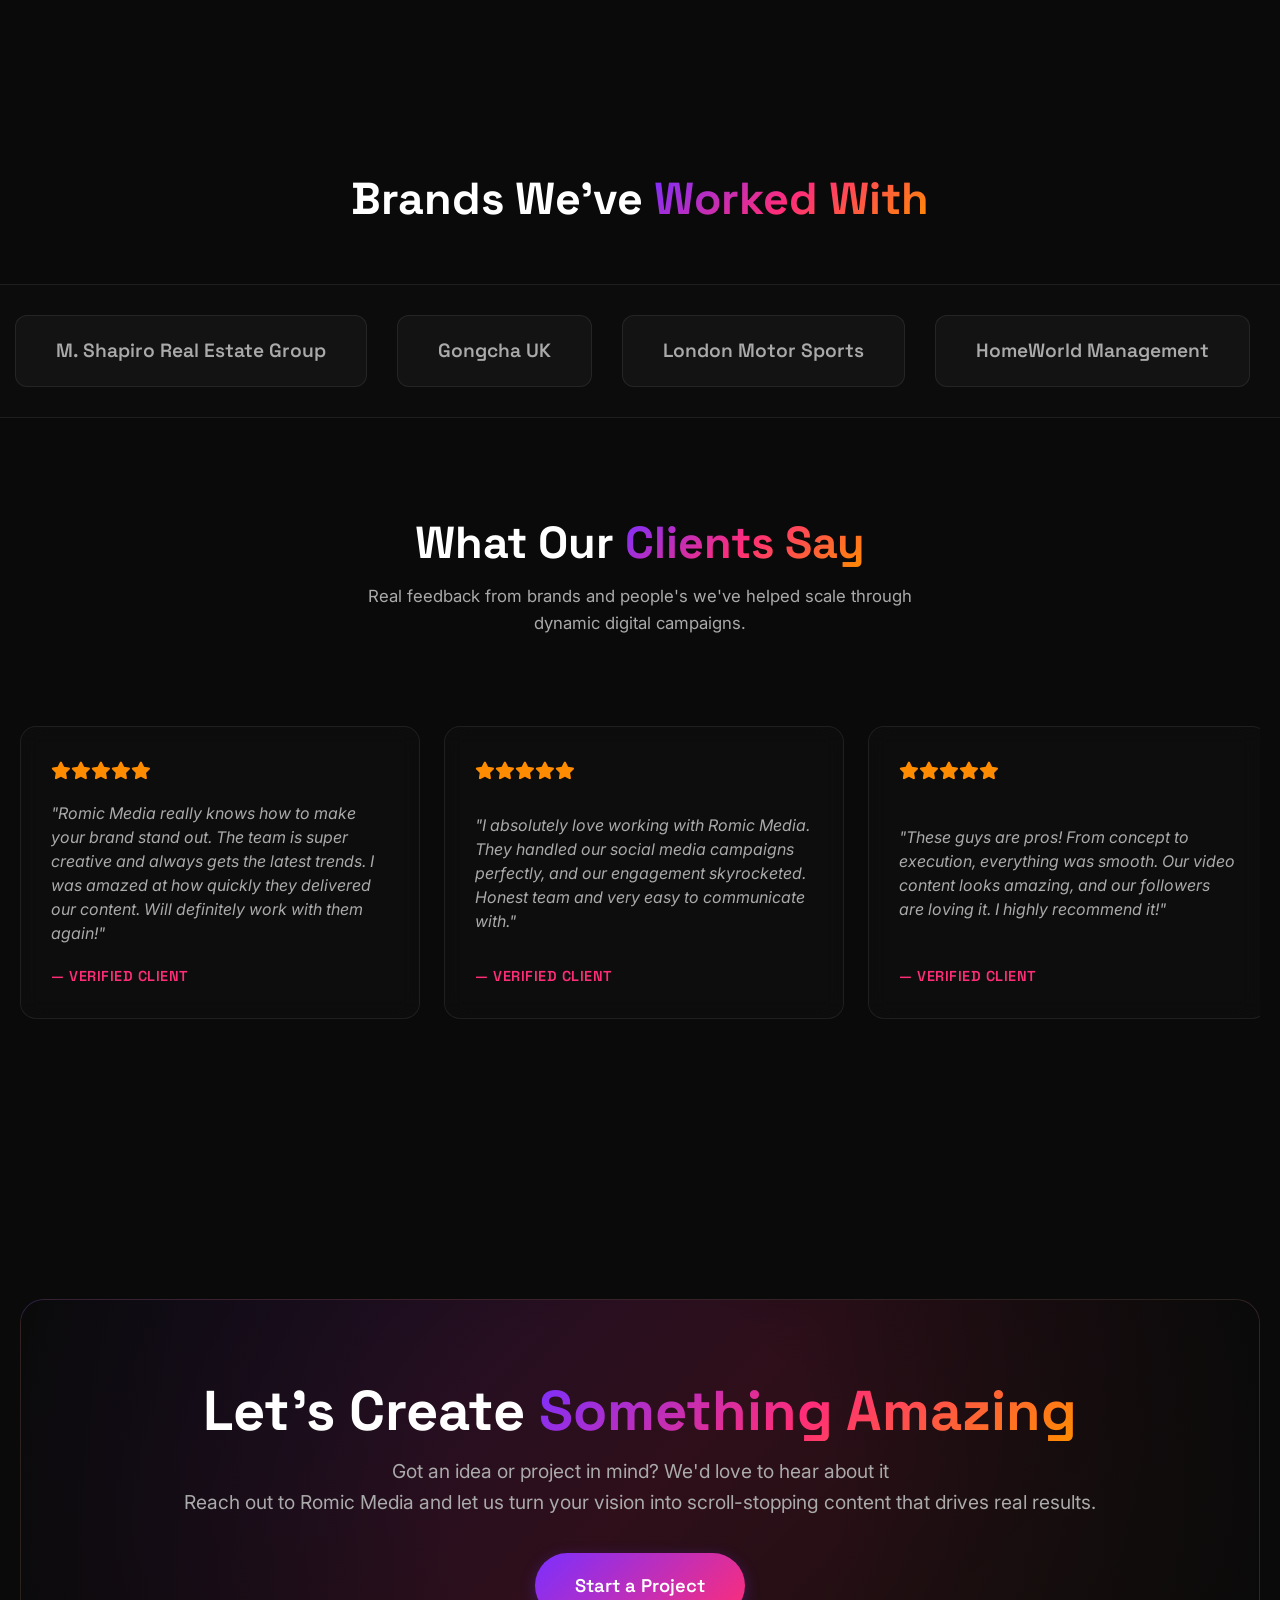
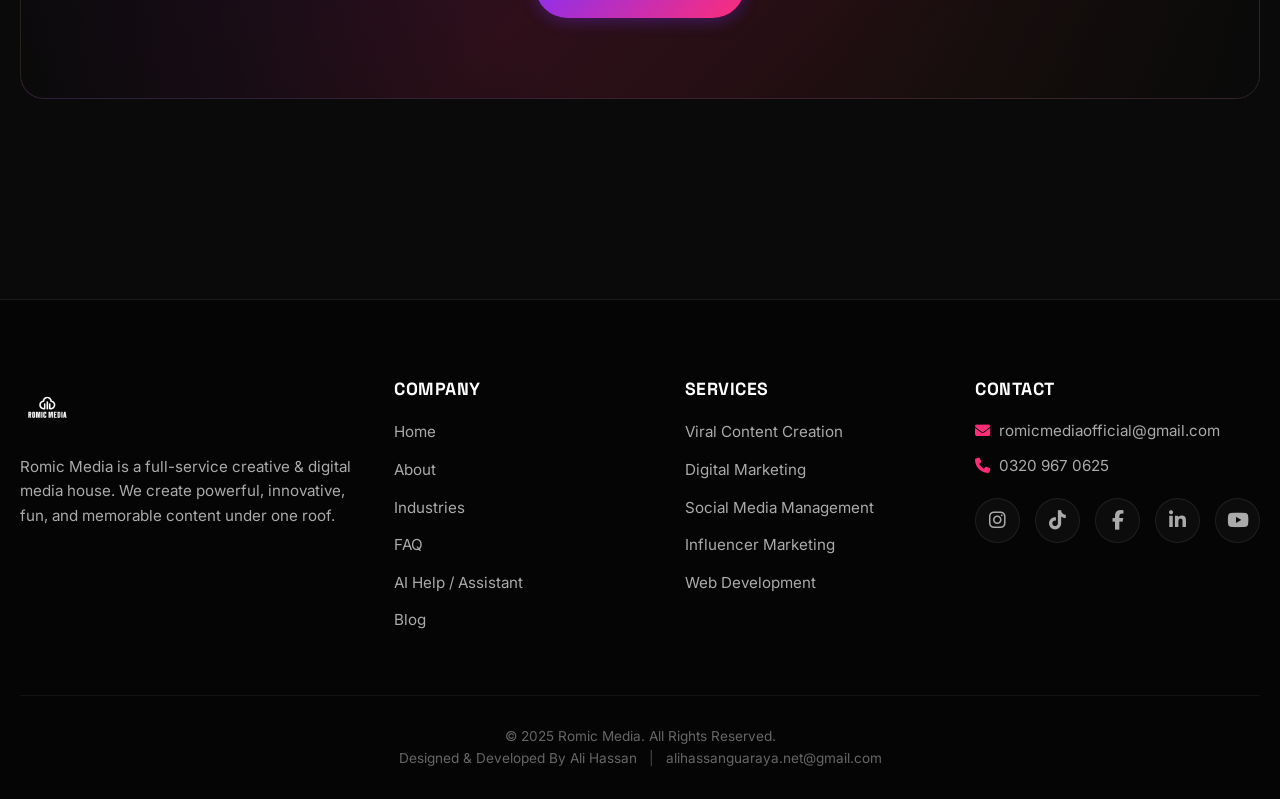
==== commit e7ce921e: "Update index.html" ====
--- a/index.html
+++ b/index.html
@@ -226,20 +226,20 @@
         
         <div class="marquee-container">
             <div class="marquee-track" id="marquee-track">
-                <div class="marquee-card">M. Shapiro Real Estate Group</div>
-                <div class="marquee-card">Gongcha UK</div>
-                <div class="marquee-card">London Motor Sports</div>
-                <div class="marquee-card">HomeWorld Management</div>
-                <div class="marquee-card">Continental Car Hire</div>
-                <div class="marquee-card">Affinity Vibez</div>
-                <div class="marquee-card">Chai Khass</div>
-                <div class="marquee-card">Sultan Restaurant</div>
-                <div class="marquee-card">Foodpanda</div>
-                <div class="marquee-card">Techbuzz</div>
-                <div class="marquee-card">Lay's</div>
-                <div class="marquee-card">Coca Cola</div>
-                <div class="marquee-card">KFC</div>
-                <div class="marquee-card">Nestlé</div>
+               <div class="marquee-card">M. Shapiro Real Estate Group</div>
+<div class="marquee-card">Gongcha UK</div>
+<div class="marquee-card">London Motor Sports</div>
+<div class="marquee-card">HomeWorld Management</div>
+<div class="marquee-card">Continental Car Hire</div>
+<div class="marquee-card">Affinity Vibez</div>
+<div class="marquee-card">Chai Khass</div>
+<div class="marquee-card">Sultan Restaurant</div>
+<div class="marquee-card">Urban Bites Co.</div>
+<div class="marquee-card">Techbuzz</div>
+<div class="marquee-card">Snackline Foods</div>
+<div class="marquee-card">FreshPour Beverages</div>
+<div class="marquee-card">CrispKing</div>
+<div class="marquee-card">Mira Wellness Co.</div>
             </div>
         </div>
     </section>
